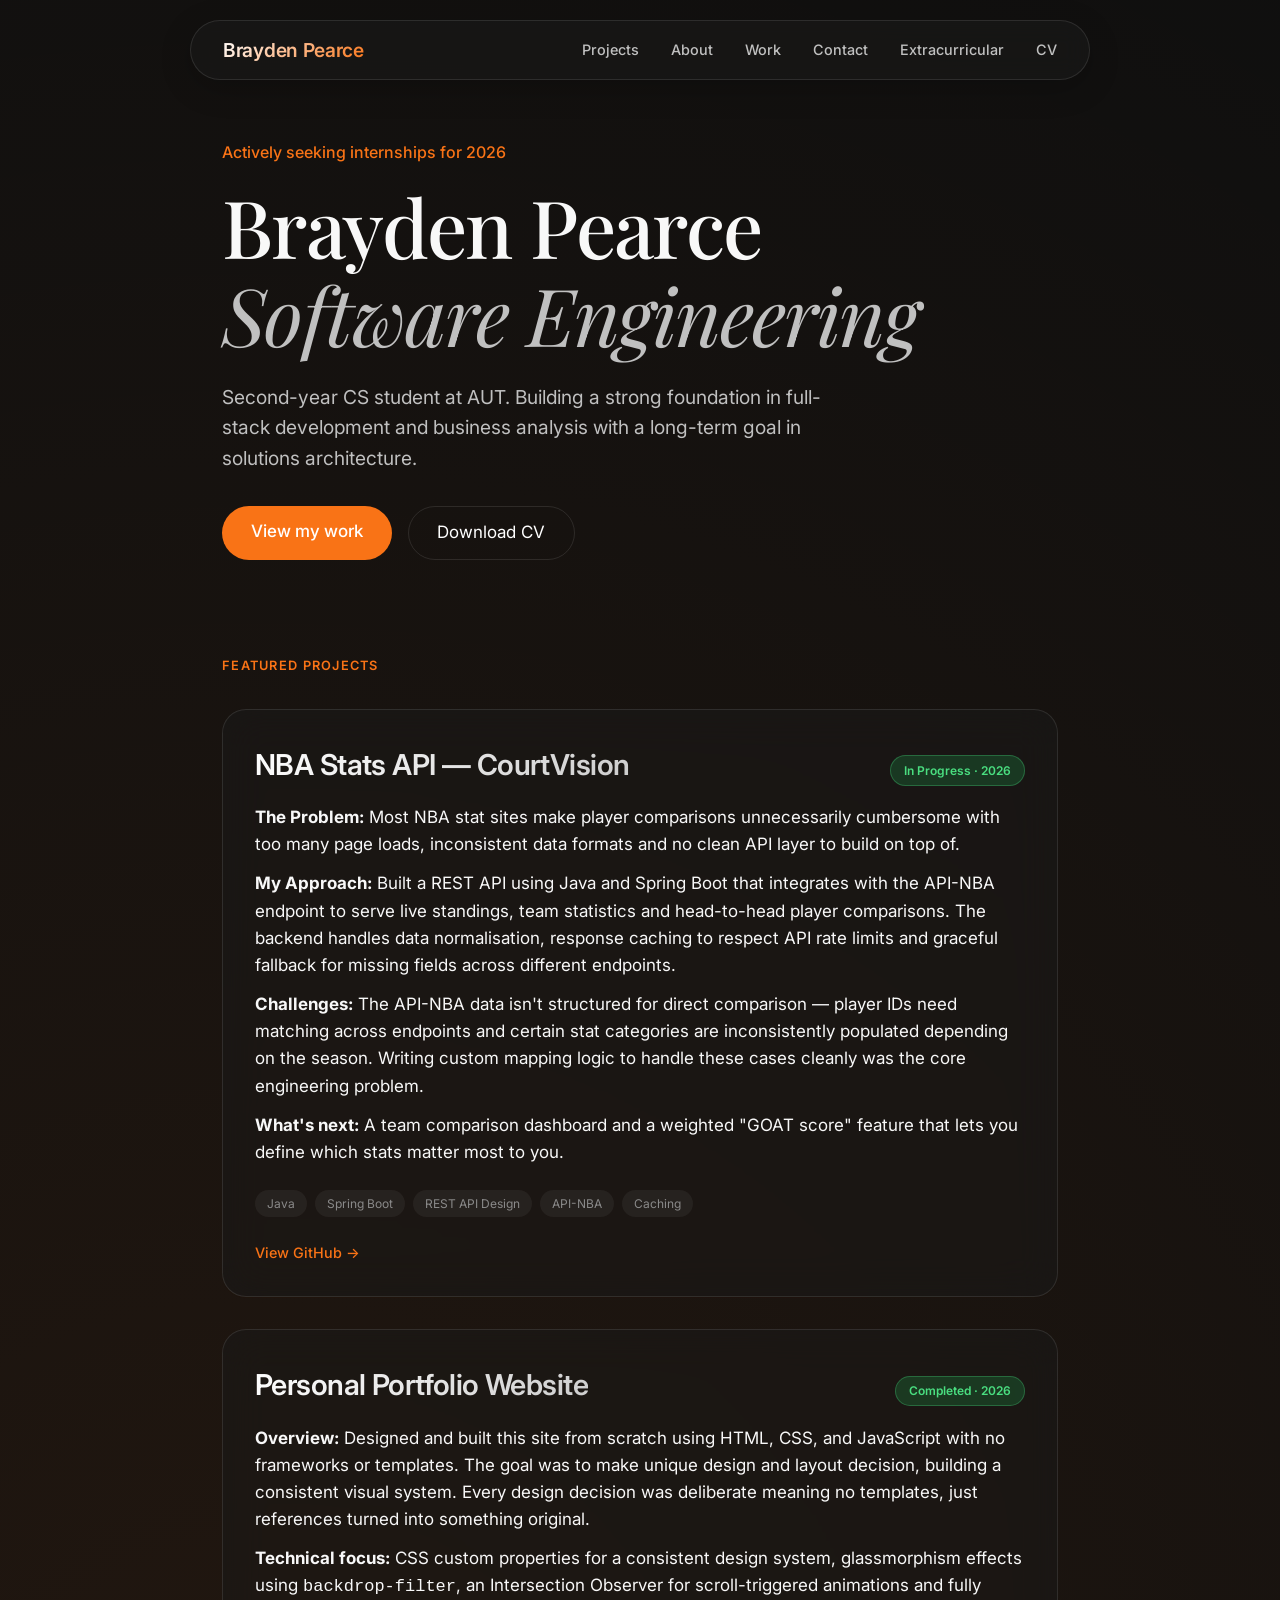
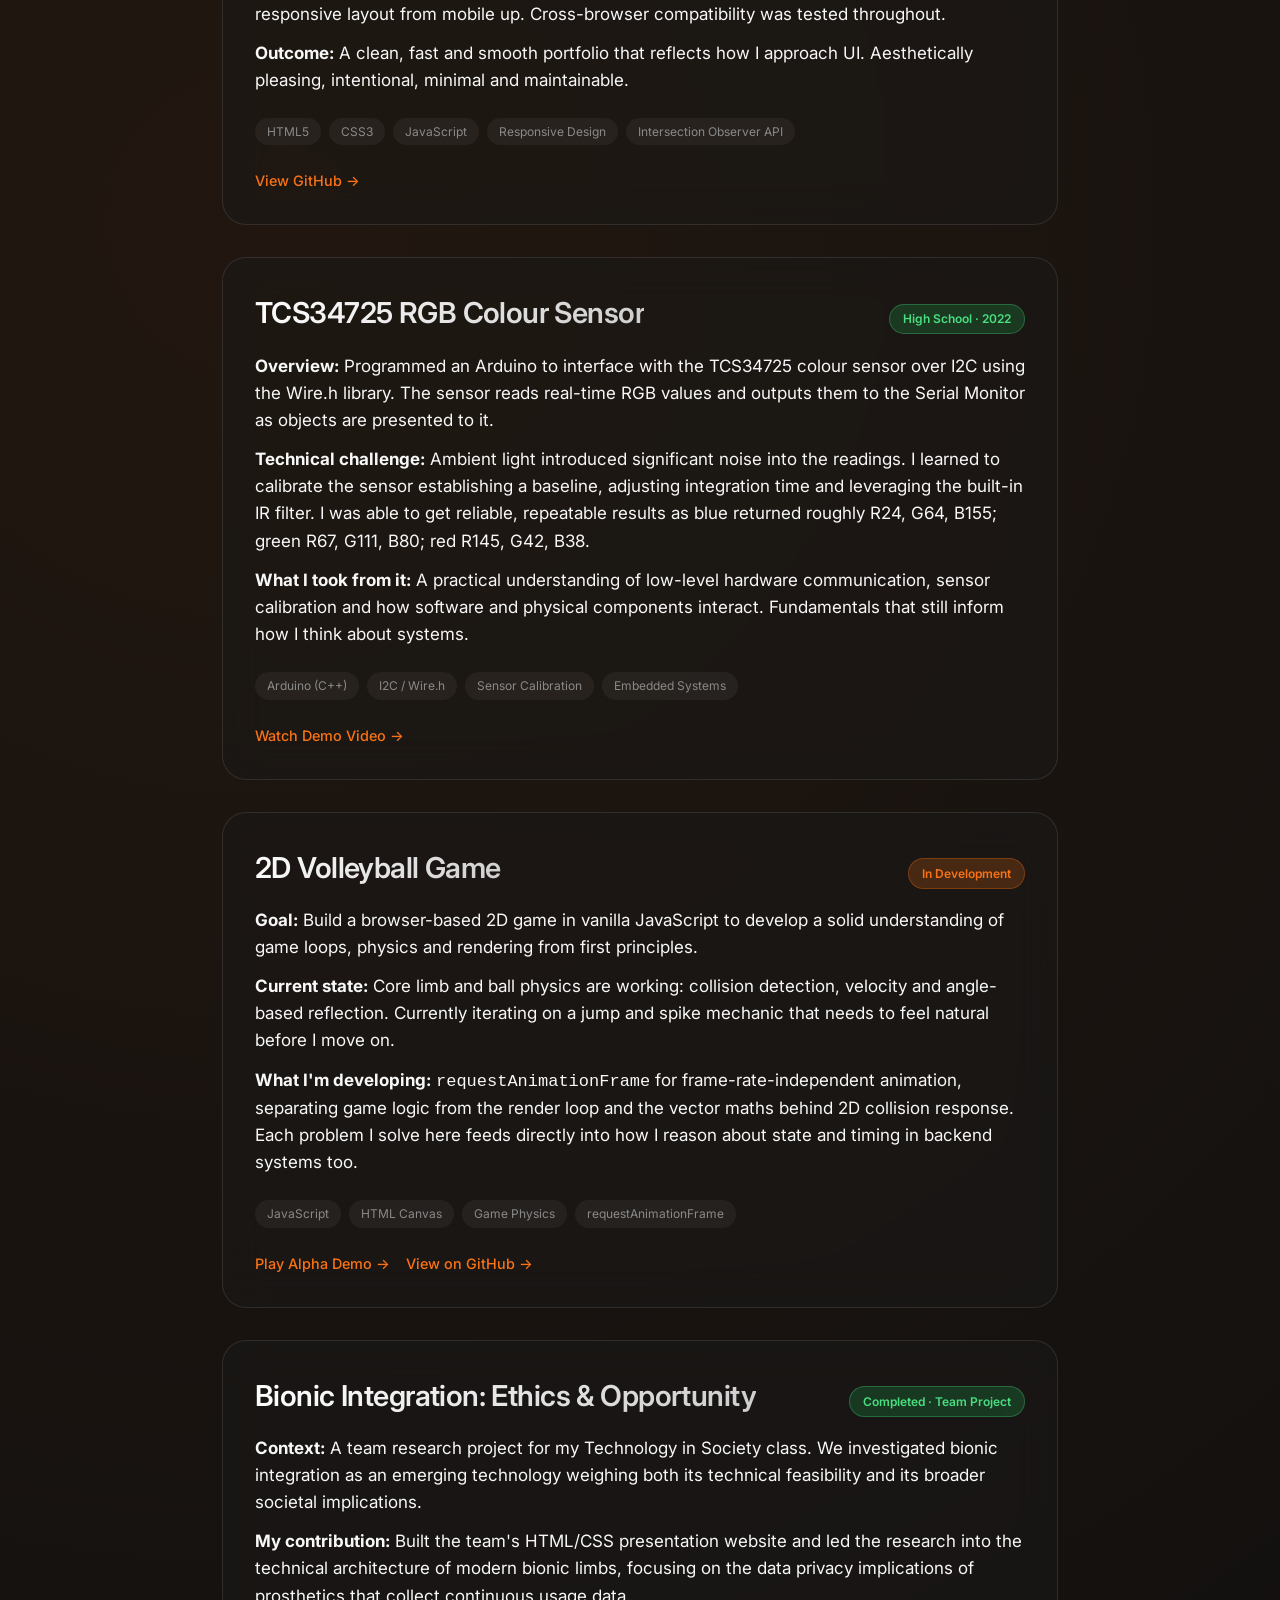
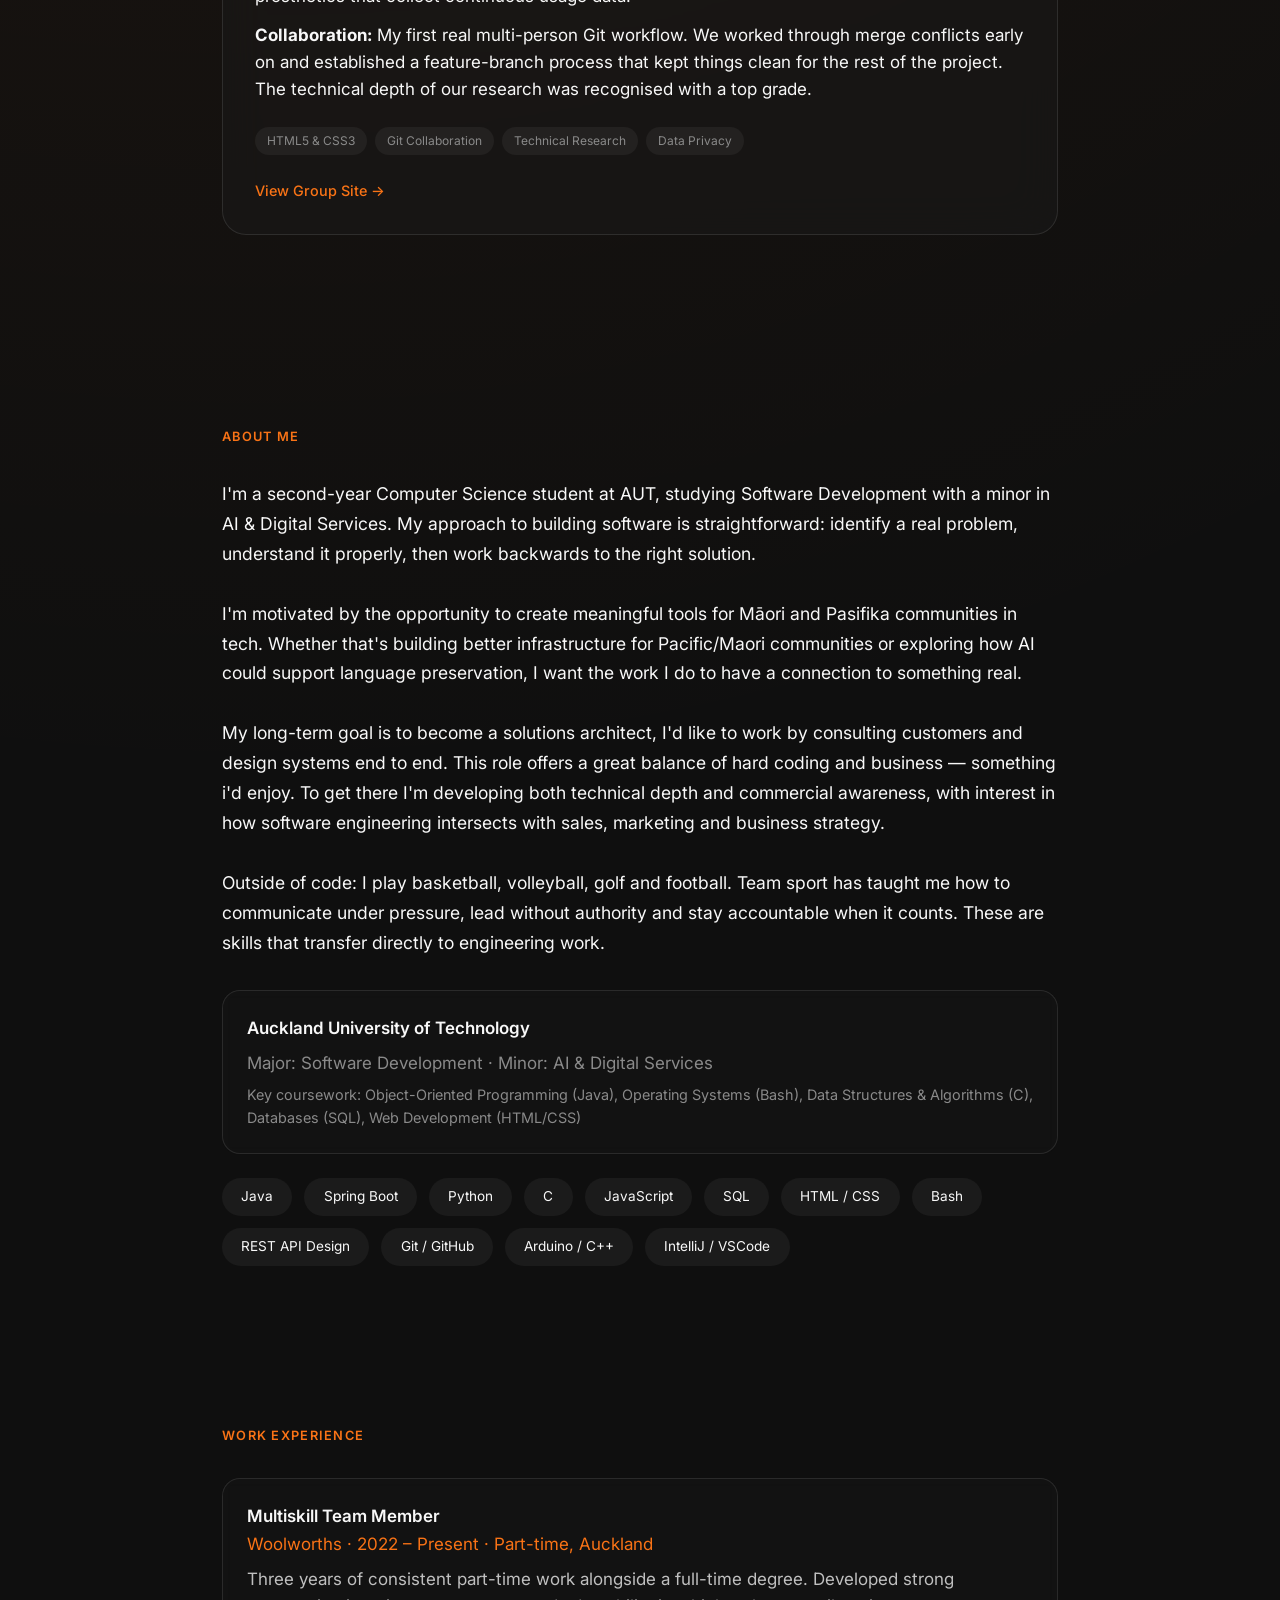
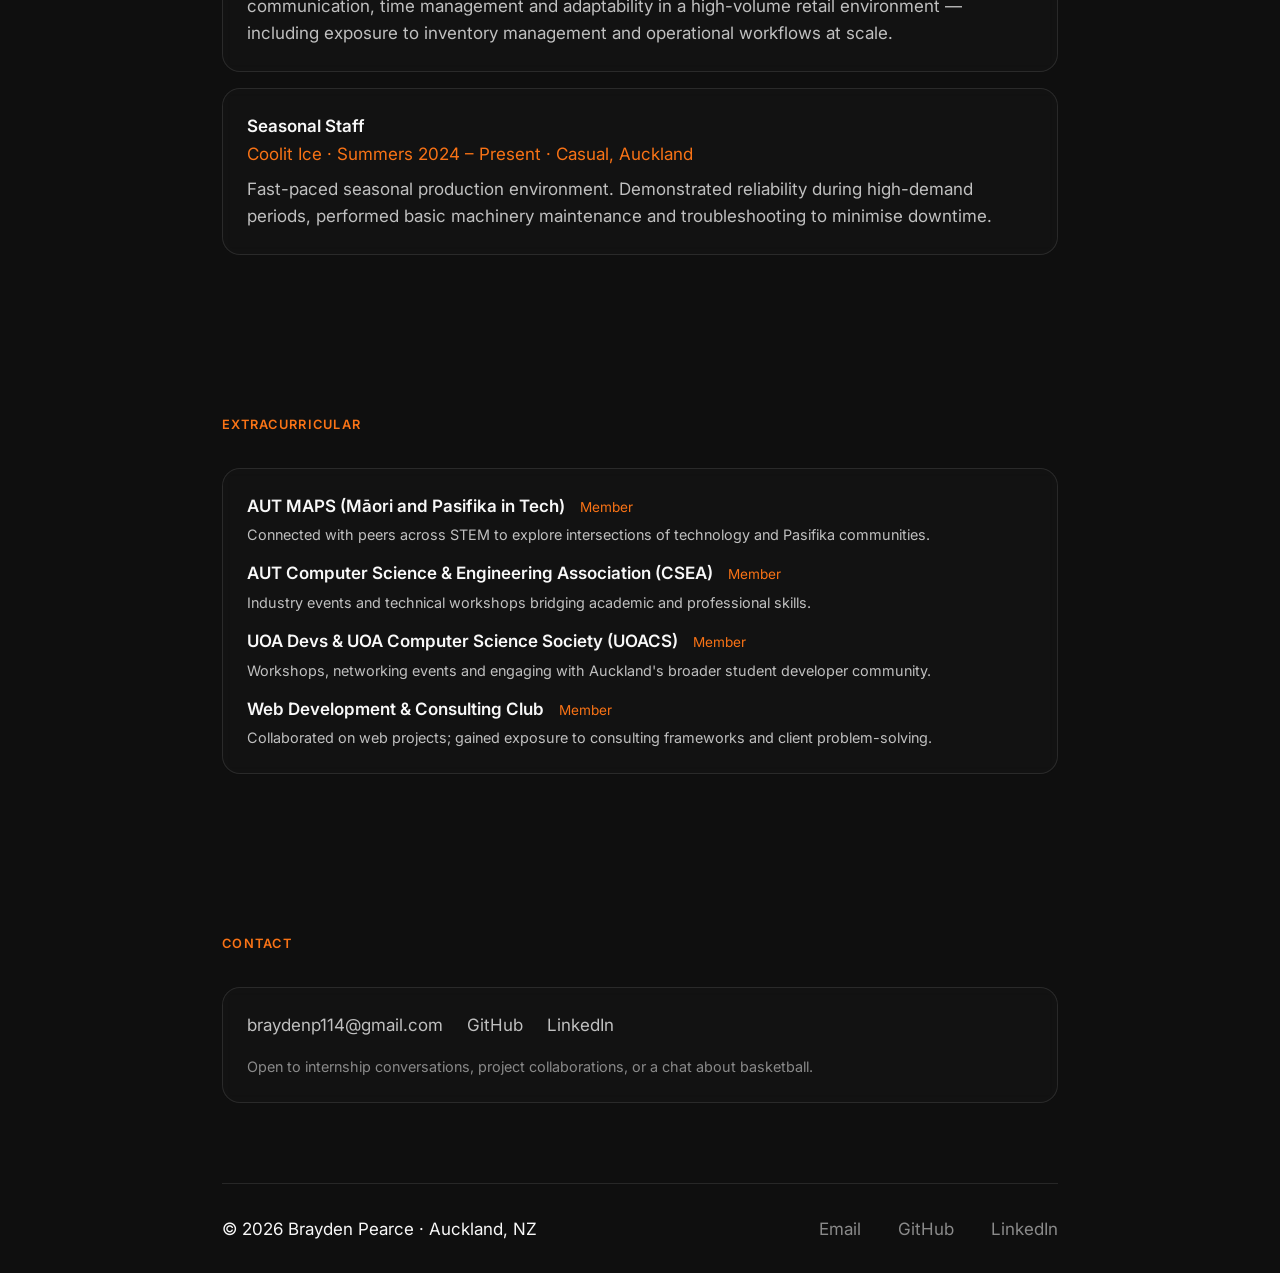
==== index.html @ 1f9b37c7 "Update portfolio content and nav" ====
<!DOCTYPE html>
<html lang="en">
<head>
  <meta charset="UTF-8" />
  <meta name="viewport" content="width=device-width, initial-scale=1.0" />
  <title>Brayden Pearce — Software Engineer</title>
  <meta name="description" content="Second-year CS student at AUT. Building backend systems, hardware projects and exploring game dev." />
  <link rel="preconnect" href="https://fonts.googleapis.com" />
  <link rel="preconnect" href="https://fonts.gstatic.com" crossorigin />
  <link href="https://fonts.googleapis.com/css2?family=Inter:opsz,wght@14..32,300;14..32,400;14..32,500;14..32,600&family=Playfair+Display:ital@0;1&display=swap" rel="stylesheet" />
  <style>
    *, *::before, *::after { box-sizing: border-box; margin: 0; padding: 0; }

    :root {
      --bg-dark: #0f0f0f;
      --bg-glass: rgba(25, 25, 25, 0.65);
      --border-glass: rgba(255, 255, 255, 0.1);
      --text-primary: #f8f8f8;
      --text-secondary: #c0c0c0;
      --text-muted: #8a8a8a;
      --accent: #f97316;
      --accent-glow: rgba(249, 115, 22, 0.4);
      --card-blur: 20px;
      --radius-lg: 24px;
      --radius-md: 18px;
    }

    html { scroll-behavior: smooth; }

    body {
      font-family: 'Inter', system-ui, sans-serif;
      background: var(--bg-dark);
      background-image: radial-gradient(circle at 20% 30%, rgba(249, 115, 22, 0.08) 0%, rgba(0,0,0,0) 50%);
      color: var(--text-primary);
      font-size: 17px;
      line-height: 1.6;
      -webkit-font-smoothing: antialiased;
    }

    /* Navbar - Liquid Glass Effect */
    .navbar {
      position: sticky;
      top: 20px;
      z-index: 100;
      max-width: 900px;
      margin: 0 auto 2rem auto;
      padding: 0.85rem 2rem;
      background: var(--bg-glass);
      backdrop-filter: blur(12px) saturate(180%);
      -webkit-backdrop-filter: blur(12px) saturate(180%);
      border: 1px solid var(--border-glass);
      border-radius: 60px;
      display: flex;
      justify-content: space-between;
      align-items: center;
      box-shadow: 0 8px 32px rgba(0, 0, 0, 0.2);
    }

    .nav-logo {
      font-size: 1.2rem;
      font-weight: 600;
      letter-spacing: -0.3px;
      background: linear-gradient(135deg, #fff, #f97316);
      -webkit-background-clip: text;
      background-clip: text;
      color: transparent;
      text-decoration: none;
    }

    .nav-links {
      display: flex;
      gap: 2rem;
      list-style: none;
    }

    .nav-links a {
      font-size: 0.9rem;
      font-weight: 500;
      color: var(--text-secondary);
      text-decoration: none;
      transition: color 0.2s;
    }

    .nav-links a:hover { color: var(--accent); }

    /* Main Container */
    .container {
      max-width: 900px;
      margin: 0 auto;
      padding: 0 2rem;
    }

    section {
      padding: 5rem 0;
    }

    /* Section Headers */
    .section-label {
      font-size: 0.8rem;
      font-weight: 600;
      letter-spacing: 0.1em;
      text-transform: uppercase;
      color: var(--accent);
      margin-bottom: 2rem;
    }

    /* Hero Section */
    .hero {
      padding: 3rem 0 1rem 0;
      text-align: left;
    }

    .availability {
      font-size: 1rem;
      color: var(--accent);
      margin-bottom: 1rem;
      font-weight: 500;
    }

    .hero h1 {
      font-family: 'Playfair Display', serif;
      font-size: clamp(3rem, 8vw, 5rem);
      font-weight: 500;
      line-height: 1.1;
      letter-spacing: -0.02em;
      margin-bottom: 1.5rem;
    }

    .hero h1 i {
      font-style: italic;
      color: var(--text-secondary);
      font-weight: 400;
    }

    .hero-desc {
      font-size: 1.2rem;
      color: var(--text-secondary);
      line-height: 1.6;
      max-width: 75%;
      margin-bottom: 2rem;
    }

    .btn-row {
      display: flex;
      gap: 1rem;
      flex-wrap: wrap;
    }

    .btn-primary {
      background: var(--accent);
      color: white;
      border: none;
      padding: 0.8rem 1.8rem;
      border-radius: 40px;
      font-weight: 500;
      text-decoration: none;
      transition: all 0.2s ease;
    }

    .btn-primary:hover {
      background: #ea580c;
      transform: scale(1.02);
    }

    .btn-secondary {
      background: transparent;
      color: white;
      border: 1px solid var(--border-glass);
      padding: 0.8rem 1.8rem;
      border-radius: 40px;
      text-decoration: none;
      transition: all 0.2s ease;
    }

    .btn-secondary:hover {
      background: rgba(255,255,255,0.05);
      border-color: var(--accent);
    }

    /* Project Cards - Glassmorphism */
    .project-card {
      background: var(--bg-glass);
      backdrop-filter: blur(var(--card-blur)) saturate(180%);
      -webkit-backdrop-filter: blur(var(--card-blur)) saturate(180%);
      border: 1px solid var(--border-glass);
      border-radius: var(--radius-lg);
      padding: 2rem;
      transition: transform 0.25s ease, border-color 0.2s;
      margin-bottom: 2rem;
    }

    .project-card:hover {
      transform: translateY(-5px);
      border-color: var(--accent);
    }

    .project-header {
      display: flex;
      justify-content: space-between;
      align-items: baseline;
      flex-wrap: wrap;
      margin-bottom: 1rem;
    }

    .project-title {
      font-size: 1.8rem;
      font-weight: 600;
      letter-spacing: -0.02em;
      background: linear-gradient(135deg, #fff, #ccc);
      -webkit-background-clip: text;
      background-clip: text;
      color: transparent;
    }

    .status {
      font-size: 0.75rem;
      font-weight: 600;
      padding: 0.3rem 0.8rem;
      border-radius: 40px;
    }

    .status-active { background: rgba(34, 197, 94, 0.2); color: #4ade80; border: 1px solid rgba(74, 222, 128, 0.3); }
    .status-learning { background: rgba(249, 115, 22, 0.2); color: #f97316; border: 1px solid rgba(249, 115, 22, 0.3); }

    .project-tech {
      display: flex;
      gap: 0.5rem;
      flex-wrap: wrap;
      margin: 1.5rem 0;
    }

    .tech-tag {
      font-size: 0.75rem;
      padding: 0.25rem 0.75rem;
      background: rgba(255,255,255,0.05);
      border-radius: 40px;
      color: var(--text-muted);
    }

    .project-links {
      display: flex;
      gap: 1rem;
      margin-top: 1rem;
    }

    .project-link {
      color: var(--accent);
      text-decoration: none;
      font-weight: 500;
      font-size: 0.9rem;
    }

    /* About & Work Cards */
    .about-card, .work-item {
      background: rgba(20, 20, 20, 0.6);
      backdrop-filter: blur(4px);
      border-radius: var(--radius-md);
      padding: 1.5rem;
      border: 1px solid var(--border-glass);
    }

    .skills-row {
      display: flex;
      gap: 0.75rem;
      flex-wrap: wrap;
    }

    .skill {
      background: rgba(255,255,255,0.05);
      border-radius: 40px;
      padding: 0.5rem 1.2rem;
      font-size: 0.85rem;
      transition: all 0.2s;
    }

    .skill:hover {
      background: var(--accent);
      color: black;
    }

    footer {
      border-top: 1px solid var(--border-glass);
      padding: 2rem 0;
      display: flex;
      justify-content: space-between;
      align-items: center;
      flex-wrap: wrap;
    }

    .footer-links a {
      color: var(--text-muted);
      text-decoration: none;
      margin-left: 2rem;
    }

    /* Fade In Animation */
    .fade-in {
      opacity: 0;
      transform: translateY(20px);
      transition: opacity 0.7s ease, transform 0.7s ease;
    }

    .fade-in.visible {
      opacity: 1;
      transform: translateY(0);
    }

    @media (max-width: 700px) {
      .container { padding: 0 1.2rem; }
      .navbar { margin: 1rem; padding: 0.8rem 1.2rem; }
      .nav-links { gap: 1.2rem; }
      .hero-desc { max-width: 100%; }
      .project-title { font-size: 1.4rem; }
    }
  </style>
</head>
<body>

  <div class="navbar">
    <a href="#" class="nav-logo">Brayden Pearce</a>
    <ul class="nav-links">
      <li><a href="#projects">Projects</a></li>
      <li><a href="#about">About</a></li>
      <li><a href="#work">Work</a></li>
      <li><a href="#contact">Contact</a></li>
      <li><a href="#extracurricular">Extracurricular</a></li>
      <li><a href="brayden_cv.pdf" download>CV</a></li>
    </ul>
  </div>

  <div class="container">

    <section class="hero fade-in">
      <div class="availability">Actively seeking internships for 2026</div>
      <h1>Brayden Pearce<br><i>Software Engineering</i></h1>
      <p class="hero-desc">
        Second-year CS student at AUT. Building a strong foundation in full-stack development and business analysis with a long-term goal in solutions architecture.
      </p>
      <div class="btn-row">
        <a href="#projects" class="btn-primary">View my work</a>
        <a href="brayden_cv.pdf" download class="btn-secondary">Download CV</a>
      </div>
    </section>

    <!-- Projects Section -->
    <section id="projects" class="fade-in">
      <div class="section-label">Featured Projects</div>

      <!-- NBA Stats API / CourtVision -->
      <div class="project-card">
        <div class="project-header">
          <div class="project-title">NBA Stats API — CourtVision</div>
          <div class="status status-active">In Progress · 2026</div>
        </div>
        <p><strong>The Problem:</strong> Most NBA stat sites make player comparisons unnecessarily cumbersome with too many page loads, inconsistent data formats and no clean API layer to build on top of.</p>
        <p style="margin-top:0.75rem"><strong>My Approach:</strong> Built a REST API using Java and Spring Boot that integrates with the API-NBA endpoint to serve live standings, team statistics and head-to-head player comparisons. The backend handles data normalisation, response caching to respect API rate limits and graceful fallback for missing fields across different endpoints.</p>
        <p style="margin-top:0.75rem"><strong>Challenges:</strong> The API-NBA data isn't structured for direct comparison — player IDs need matching across endpoints and certain stat categories are inconsistently populated depending on the season. Writing custom mapping logic to handle these cases cleanly was the core engineering problem.</p>
        <p style="margin-top:0.75rem"><strong>What's next:</strong> A team comparison dashboard and a weighted "GOAT score" feature that lets you define which stats matter most to you.</p>
        <div class="project-tech">
          <span class="tech-tag">Java</span>
          <span class="tech-tag">Spring Boot</span>
          <span class="tech-tag">REST API Design</span>
          <span class="tech-tag">API-NBA</span>
          <span class="tech-tag">Caching</span>
        </div>
        <div class="project-links">
          <a href="https://github.com/braydenp114" class="project-link">View GitHub →</a>
        </div>
      </div>

      <!-- Personal Portfolio Website -->
      <div class="project-card">
        <div class="project-header">
          <div class="project-title">Personal Portfolio Website</div>
          <div class="status status-active">Completed · 2026</div>
        </div>
        <p><strong>Overview:</strong> Designed and built this site from scratch using HTML, CSS, and JavaScript with no frameworks or templates. The goal was to make unique design and layout decision, building a consistent visual system. Every design decision was deliberate meaning no templates, just references turned into something original.</p>
        <p style="margin-top:0.75rem"><strong>Technical focus:</strong> CSS custom properties for a consistent design system, glassmorphism effects using <code>backdrop-filter</code>, an Intersection Observer for scroll-triggered animations and fully responsive layout from mobile up. Cross-browser compatibility was tested throughout.</p>
        <p style="margin-top:0.75rem"><strong>Outcome:</strong> A clean, fast and smooth portfolio that reflects how I approach UI. Aesthetically pleasing, intentional, minimal and maintainable.</p>
        <div class="project-tech">
          <span class="tech-tag">HTML5</span>
          <span class="tech-tag">CSS3</span>
          <span class="tech-tag">JavaScript</span>
          <span class="tech-tag">Responsive Design</span>
          <span class="tech-tag">Intersection Observer API</span>
        </div>
        <div class="project-links">
          <a href="https://github.com/braydenp114" class="project-link">View GitHub →</a>
        </div>
      </div>

      <!-- TCS34725 RGB Colour Sensor -->
      <div class="project-card">
        <div class="project-header">
          <div class="project-title">TCS34725 RGB Colour Sensor</div>
          <div class="status status-active">High School · 2022</div>
        </div>
        <p><strong>Overview:</strong> Programmed an Arduino to interface with the TCS34725 colour sensor over I2C using the Wire.h library. The sensor reads real-time RGB values and outputs them to the Serial Monitor as objects are presented to it.</p>
        <p style="margin-top:0.75rem"><strong>Technical challenge:</strong> Ambient light introduced significant noise into the readings. I learned to calibrate the sensor establishing a baseline, adjusting integration time and leveraging the built-in IR filter. I was able to get reliable, repeatable results as blue returned roughly R24, G64, B155; green R67, G111, B80; red R145, G42, B38.</p>
        <p style="margin-top:0.75rem"><strong>What I took from it:</strong> A practical understanding of low-level hardware communication, sensor calibration and how software and physical components interact. Fundamentals that still inform how I think about systems.</p>
        <div class="project-tech">
          <span class="tech-tag">Arduino (C++)</span>
          <span class="tech-tag">I2C / Wire.h</span>
          <span class="tech-tag">Sensor Calibration</span>
          <span class="tech-tag">Embedded Systems</span>
        </div>
        <div class="project-links">
          <a href="#" class="project-link">Watch Demo Video →</a>
        </div>
      </div>

      <!-- 2D Volleyball Game -->
      <div class="project-card">
        <div class="project-header">
          <div class="project-title">2D Volleyball Game</div>
          <div class="status status-learning">In Development</div>
        </div>
        <p><strong>Goal:</strong> Build a browser-based 2D game in vanilla JavaScript to develop a solid understanding of game loops, physics and rendering from first principles.</p>
        <p style="margin-top:0.75rem"><strong>Current state:</strong> Core limb and ball physics are working: collision detection, velocity and angle-based reflection. Currently iterating on a jump and spike mechanic that needs to feel natural before I move on.</p>
        <p style="margin-top:0.75rem"><strong>What I'm developing:</strong> <code>requestAnimationFrame</code> for frame-rate-independent animation, separating game logic from the render loop and the vector maths behind 2D collision response. Each problem I solve here feeds directly into how I reason about state and timing in backend systems too.</p>
        <div class="project-tech">
          <span class="tech-tag">JavaScript</span>
          <span class="tech-tag">HTML Canvas</span>
          <span class="tech-tag">Game Physics</span>
          <span class="tech-tag">requestAnimationFrame</span>
        </div>
        <div class="project-links">
          <a href="#" class="project-link">Play Alpha Demo →</a>
          <a href="https://github.com/braydenp114" class="project-link">View on GitHub →</a>
        </div>
      </div>

      <!-- Bionic Integration Group Project -->
      <div class="project-card">
        <div class="project-header">
          <div class="project-title">Bionic Integration: Ethics &amp; Opportunity</div>
          <div class="status status-active">Completed · Team Project</div>
        </div>
        <p><strong>Context:</strong> A team research project for my Technology in Society class. We investigated bionic integration as an emerging technology weighing both its technical feasibility and its broader societal implications.</p>
        <p style="margin-top:0.75rem"><strong>My contribution:</strong> Built the team's HTML/CSS presentation website and led the research into the technical architecture of modern bionic limbs, focusing on the data privacy implications of prosthetics that collect continuous usage data.</p>
        <p style="margin-top:0.75rem"><strong>Collaboration:</strong> My first real multi-person Git workflow. We worked through merge conflicts early on and established a feature-branch process that kept things clean for the rest of the project. The technical depth of our research was recognised with a top grade.</p>
        <div class="project-tech">
          <span class="tech-tag">HTML5 &amp; CSS3</span>
          <span class="tech-tag">Git Collaboration</span>
          <span class="tech-tag">Technical Research</span>
          <span class="tech-tag">Data Privacy</span>
        </div>
        <div class="project-links">
          <a href="#" class="project-link">View Group Site →</a>
        </div>
      </div>

    </section>

    <!-- About Section -->
    <section id="about" class="fade-in">
      <div class="section-label">About Me</div>
      <p style="font-size: 1.1rem; line-height: 1.7; margin-bottom: 2rem;">
        I'm a second-year Computer Science student at AUT, studying Software Development with a minor in AI &amp; Digital Services. My approach to building software is straightforward: identify a real problem, understand it properly, then work backwards to the right solution.
        <br><br>
        I'm motivated by the opportunity to create meaningful tools for Māori and Pasifika communities in tech. Whether that's building better infrastructure for Pacific/Maori communities or exploring how AI could support language preservation, I want the work I do to have a connection to something real.
        <br><br>
        My long-term goal is to become a solutions architect, I'd like to work by consulting customers and design systems end to end. This role offers a great balance of hard coding and business — something i'd enjoy. To get there I'm developing both technical depth and commercial awareness, with interest in how software engineering intersects with sales, marketing and business strategy.
        <br><br>
        Outside of code: I play basketball, volleyball, golf and football. Team sport has taught me how to communicate under pressure, lead without authority and stay accountable when it counts. These are skills that transfer directly to engineering work.
      </p>

      <div class="about-card" style="margin-bottom: 1.5rem;">
        <div style="font-weight: 600; margin-bottom: 0.5rem;">Auckland University of Technology</div>
        <div style="color: var(--text-muted);">Major: Software Development · Minor: AI &amp; Digital Services</div>
        <div style="color: var(--text-muted); margin-top: 0.4rem; font-size: 0.9rem;">Key coursework: Object-Oriented Programming (Java), Operating Systems (Bash), Data Structures &amp; Algorithms (C), Databases (SQL), Web Development (HTML/CSS)</div>
      </div>

      <div class="skills-row">
        <span class="skill">Java</span>
        <span class="skill">Spring Boot</span>
        <span class="skill">Python</span>
        <span class="skill">C</span>
        <span class="skill">JavaScript</span>
        <span class="skill">SQL</span>
        <span class="skill">HTML / CSS</span>
        <span class="skill">Bash</span>
        <span class="skill">REST API Design</span>
        <span class="skill">Git / GitHub</span>
        <span class="skill">Arduino / C++</span>
        <span class="skill">IntelliJ / VSCode</span>
      </div>
    </section>

    <!-- Work Experience -->
    <section id="work" class="fade-in">
      <div class="section-label">Work Experience</div>
      <div class="work-item" style="margin-bottom: 1rem;">
        <div>
          <div style="font-weight: 600;">Multiskill Team Member</div>
          <div style="color: var(--accent);">Woolworths · 2022 – Present · Part-time, Auckland</div>
          <p style="margin-top: 0.5rem; color: var(--text-secondary);">Three years of consistent part-time work alongside a full-time degree. Developed strong communication, time management and adaptability in a high-volume retail environment — including exposure to inventory management and operational workflows at scale.</p>
        </div>
      </div>
      <div class="work-item">
        <div>
          <div style="font-weight: 600;">Seasonal Staff</div>
          <div style="color: var(--accent);">Coolit Ice · Summers 2024 – Present · Casual, Auckland</div>
          <p style="margin-top: 0.5rem; color: var(--text-secondary);">Fast-paced seasonal production environment. Demonstrated reliability during high-demand periods, performed basic machinery maintenance and troubleshooting to minimise downtime.</p>
        </div>
      </div>
    </section>

    <!-- Extracurricular -->
    <section id="extracurricular" class="fade-in">
      <div class="section-label">Extracurricular</div>
      <div class="about-card">
        <ul style="list-style: none; display: flex; flex-direction: column; gap: 0.9rem;">
          <li>
            <span style="font-weight: 600; color: var(--text-primary);">AUT MAPS (Māori and Pasifika in Tech)</span>
            <span style="color: var(--accent); font-size: 0.85rem; margin-left: 0.6rem;">Member</span>
            <p style="color: var(--text-secondary); font-size: 0.9rem; margin-top: 0.2rem;">Connected with peers across STEM to explore intersections of technology and Pasifika communities.</p>
          </li>
          <li>
            <span style="font-weight: 600; color: var(--text-primary);">AUT Computer Science &amp; Engineering Association (CSEA)</span>
            <span style="color: var(--accent); font-size: 0.85rem; margin-left: 0.6rem;">Member</span>
            <p style="color: var(--text-secondary); font-size: 0.9rem; margin-top: 0.2rem;">Industry events and technical workshops bridging academic and professional skills.</p>
          </li>
          <li>
            <span style="font-weight: 600; color: var(--text-primary);">UOA Devs &amp; UOA Computer Science Society (UOACS)</span>
            <span style="color: var(--accent); font-size: 0.85rem; margin-left: 0.6rem;">Member</span>
            <p style="color: var(--text-secondary); font-size: 0.9rem; margin-top: 0.2rem;">Workshops, networking events and engaging with Auckland's broader student developer community.</p>
          </li>
          <li>
            <span style="font-weight: 600; color: var(--text-primary);">Web Development &amp; Consulting Club</span>
            <span style="color: var(--accent); font-size: 0.85rem; margin-left: 0.6rem;">Member</span>
            <p style="color: var(--text-secondary); font-size: 0.9rem; margin-top: 0.2rem;">Collaborated on web projects; gained exposure to consulting frameworks and client problem-solving.</p>
          </li>
        </ul>
      </div>
    </section>

    <!-- Contact Section -->
    <section id="contact" class="fade-in">
      <div class="section-label">Contact</div>
      <div class="about-card" style="display: flex; flex-wrap: wrap; justify-content: space-between; align-items: center; gap: 1rem;">
        <div style="display: flex; gap: 1.5rem; flex-wrap: wrap;">
          <a href="mailto:braydenp114@gmail.com" style="color: var(--text-secondary); text-decoration: none;">braydenp114@gmail.com</a>
          <a href="https://github.com/braydenp114" target="_blank" style="color: var(--text-secondary); text-decoration: none;">GitHub</a>
          <a href="https://linkedin.com/in/braydenkahnerupearce" target="_blank" style="color: var(--text-secondary); text-decoration: none;">LinkedIn</a>
        
        </div>
        <div style="color: var(--text-muted); font-size: 0.9rem;">Open to internship conversations, project collaborations, or a chat about basketball.</div>
      </div>
    </section>

    <footer>
      <div>© 2026 Brayden Pearce · Auckland, NZ</div>
      <div class="footer-links">
        <a href="mailto:braydenp114@gmail.com">Email</a>
        <a href="https://github.com/braydenp114">GitHub</a>
        <a href="https://linkedin.com/in/braydenkahnerupearce">LinkedIn</a>
      </div>
    </footer>

  </div>

  <script>
    const observer = new IntersectionObserver((entries) => {
      entries.forEach(entry => {
        if (entry.isIntersecting) {
          entry.target.classList.add('visible');
          observer.unobserve(entry.target);
        }
      });
    }, { threshold: 0.1 });

    document.querySelectorAll('.fade-in').forEach(el => observer.observe(el));
  </script>
</body>
</html>
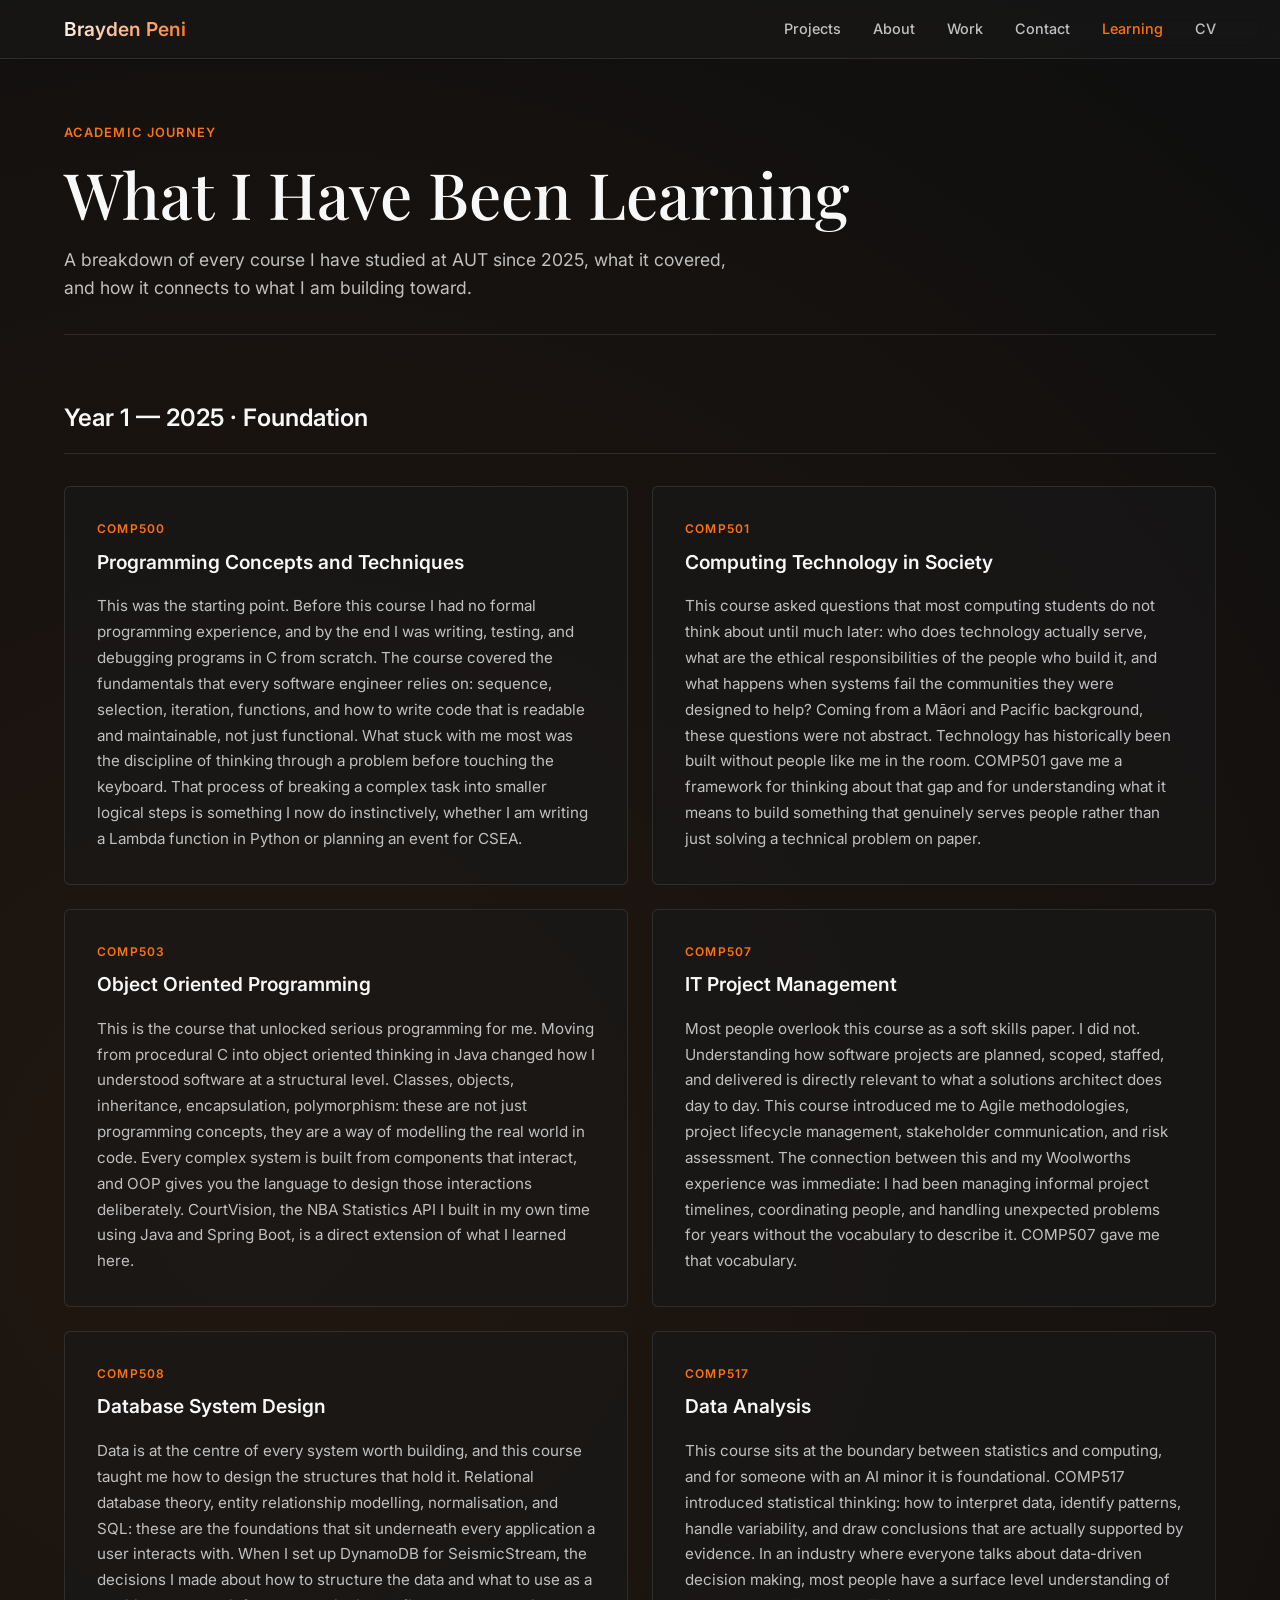
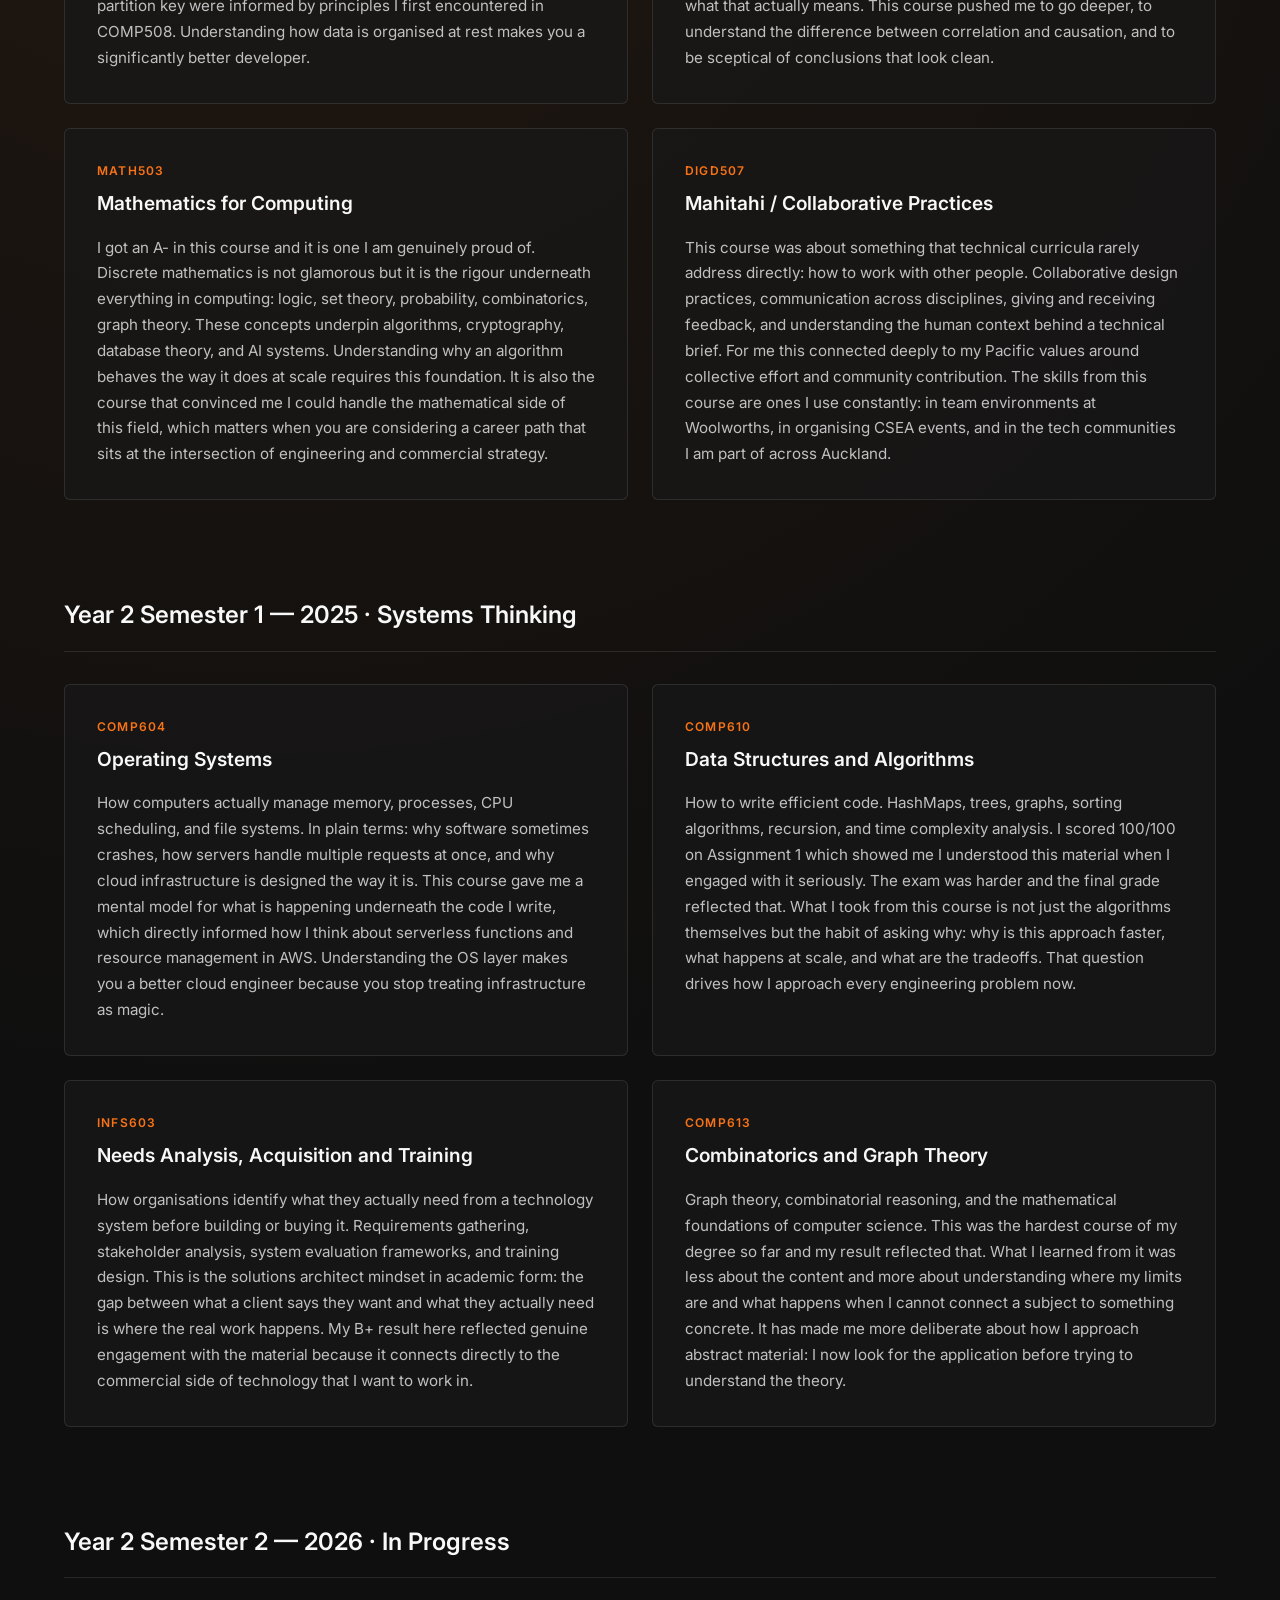
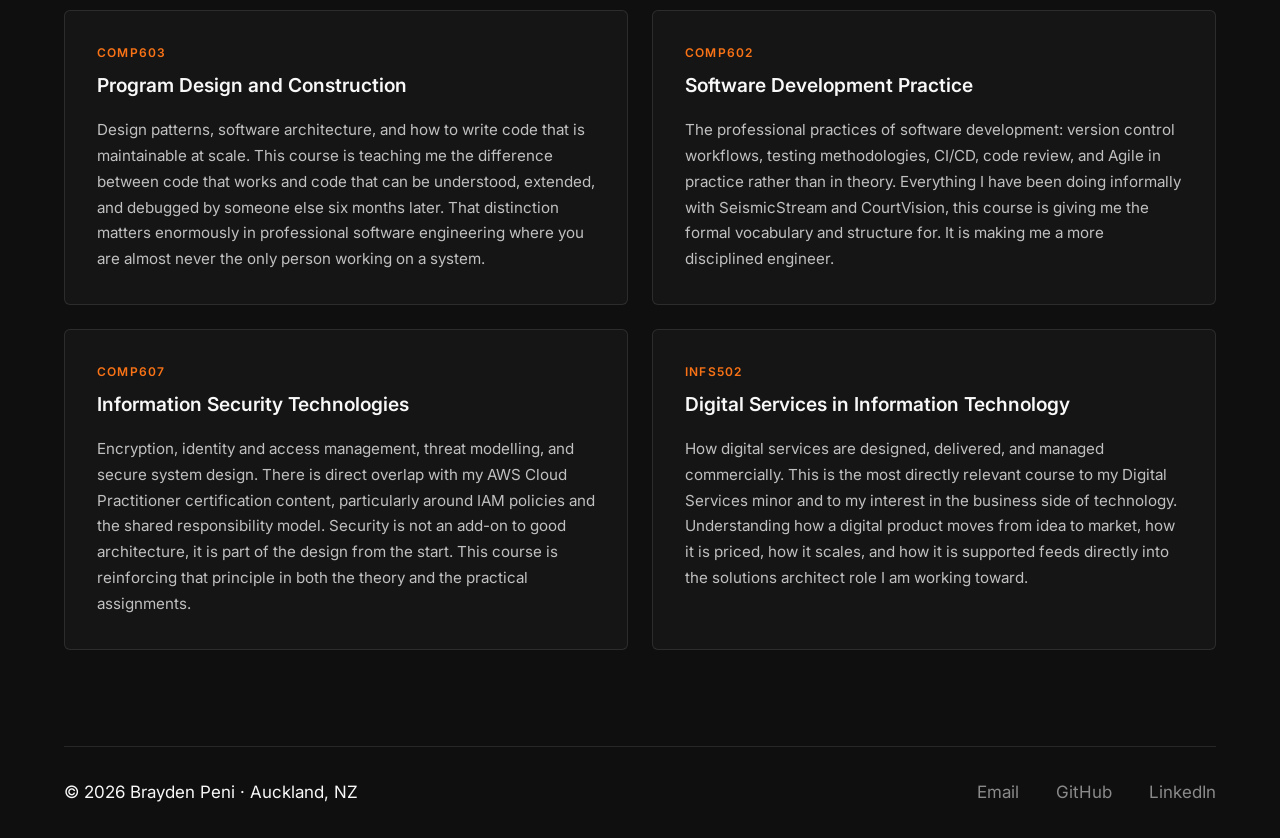
==== commit aa8d08ba: "Revise index.html for title and layout updates" ====
--- a/index.html
+++ b/index.html
@@ -3,8 +3,7 @@
 <head>
   <meta charset="UTF-8" />
   <meta name="viewport" content="width=device-width, initial-scale=1.0" />
-  <title>Brayden Pearce — Software Engineer</title>
-  <meta name="description" content="Second-year CS student at AUT. Building backend systems, hardware projects and exploring game dev." />
+  <title>Learning Journey — Brayden Peni</title>
   <link rel="preconnect" href="https://fonts.googleapis.com" />
   <link rel="preconnect" href="https://fonts.gstatic.com" crossorigin />
   <link href="https://fonts.googleapis.com/css2?family=Inter:opsz,wght@14..32,300;14..32,400;14..32,500;14..32,600&family=Playfair+Display:ital@0;1&display=swap" rel="stylesheet" />
@@ -19,13 +18,7 @@
       --text-secondary: #c0c0c0;
       --text-muted: #8a8a8a;
       --accent: #f97316;
-      --accent-glow: rgba(249, 115, 22, 0.4);
-      --card-blur: 20px;
-      --radius-lg: 24px;
-      --radius-md: 18px;
-    }
-
-    html { scroll-behavior: smooth; }
+    }
 
     body {
       font-family: 'Inter', system-ui, sans-serif;
@@ -37,29 +30,23 @@
       -webkit-font-smoothing: antialiased;
     }
 
-    /* Navbar - Liquid Glass Effect */
     .navbar {
       position: sticky;
-      top: 20px;
+      top: 0;
       z-index: 100;
-      max-width: 900px;
-      margin: 0 auto 2rem auto;
-      padding: 0.85rem 2rem;
+      width: 100%;
+      padding: 0.85rem 4rem;
       background: var(--bg-glass);
       backdrop-filter: blur(12px) saturate(180%);
-      -webkit-backdrop-filter: blur(12px) saturate(180%);
-      border: 1px solid var(--border-glass);
-      border-radius: 60px;
+      border-bottom: 1px solid var(--border-glass);
       display: flex;
       justify-content: space-between;
       align-items: center;
-      box-shadow: 0 8px 32px rgba(0, 0, 0, 0.2);
     }
 
     .nav-logo {
       font-size: 1.2rem;
       font-weight: 600;
-      letter-spacing: -0.3px;
       background: linear-gradient(135deg, #fff, #f97316);
       -webkit-background-clip: text;
       background-clip: text;
@@ -67,215 +54,91 @@
       text-decoration: none;
     }
 
-    .nav-links {
-      display: flex;
-      gap: 2rem;
-      list-style: none;
-    }
-
-    .nav-links a {
-      font-size: 0.9rem;
-      font-weight: 500;
-      color: var(--text-secondary);
-      text-decoration: none;
-      transition: color 0.2s;
-    }
-
+    .nav-links { display: flex; gap: 2rem; list-style: none; }
+    .nav-links a { font-size: 0.9rem; font-weight: 500; color: var(--text-secondary); text-decoration: none; transition: color 0.2s; }
     .nav-links a:hover { color: var(--accent); }
 
-    /* Main Container */
     .container {
-      max-width: 900px;
+      width: 100%;
+      max-width: 1400px;
       margin: 0 auto;
-      padding: 0 2rem;
-    }
-
-    section {
-      padding: 5rem 0;
-    }
-
-    /* Section Headers */
+      padding: 0 4rem;
+    }
+
+    .page-header {
+      padding: 4rem 0 2rem 0;
+      border-bottom: 1px solid var(--border-glass);
+      margin-bottom: 4rem;
+    }
+
     .section-label {
       font-size: 0.8rem;
       font-weight: 600;
       letter-spacing: 0.1em;
       text-transform: uppercase;
       color: var(--accent);
-      margin-bottom: 2rem;
-    }
-
-    /* Hero Section */
-    .hero {
-      padding: 3rem 0 1rem 0;
-      text-align: left;
-    }
-
-    .availability {
-      font-size: 1rem;
-      color: var(--accent);
       margin-bottom: 1rem;
-      font-weight: 500;
-    }
-
-    .hero h1 {
+    }
+
+    .page-header h1 {
       font-family: 'Playfair Display', serif;
-      font-size: clamp(3rem, 8vw, 5rem);
+      font-size: clamp(2.5rem, 6vw, 4rem);
       font-weight: 500;
       line-height: 1.1;
-      letter-spacing: -0.02em;
-      margin-bottom: 1.5rem;
-    }
-
-    .hero h1 i {
-      font-style: italic;
+      margin-bottom: 1rem;
+    }
+
+    .page-header p {
       color: var(--text-secondary);
-      font-weight: 400;
-    }
-
-    .hero-desc {
+      font-size: 1.1rem;
+      max-width: 60%;
+    }
+
+    .course-grid {
+      display: grid;
+      grid-template-columns: repeat(2, 1fr);
+      gap: 1.5rem;
+      margin-bottom: 6rem;
+    }
+
+    .course-card {
+      background: var(--bg-glass);
+      border: 1px solid var(--border-glass);
+      border-radius: 6px;
+      padding: 2rem;
+      transition: border-color 0.2s;
+    }
+
+    .course-card:hover { border-color: var(--accent); }
+
+    .course-code {
+      font-size: 0.75rem;
+      font-weight: 600;
+      letter-spacing: 0.1em;
+      color: var(--accent);
+      margin-bottom: 0.5rem;
+    }
+
+    .course-title {
       font-size: 1.2rem;
+      font-weight: 600;
+      margin-bottom: 1rem;
+      color: var(--text-primary);
+    }
+
+    .course-body {
       color: var(--text-secondary);
-      line-height: 1.6;
-      max-width: 75%;
+      font-size: 0.95rem;
+      line-height: 1.7;
+    }
+
+    .year-label {
+      font-size: 1.5rem;
+      font-weight: 600;
+      color: var(--text-primary);
       margin-bottom: 2rem;
-    }
-
-    .btn-row {
-      display: flex;
-      gap: 1rem;
-      flex-wrap: wrap;
-    }
-
-    .btn-primary {
-      background: var(--accent);
-      color: white;
-      border: none;
-      padding: 0.8rem 1.8rem;
-      border-radius: 40px;
-      font-weight: 500;
-      text-decoration: none;
-      transition: all 0.2s ease;
-    }
-
-    .btn-primary:hover {
-      background: #ea580c;
-      transform: scale(1.02);
-    }
-
-    .btn-secondary {
-      background: transparent;
-      color: white;
-      border: 1px solid var(--border-glass);
-      padding: 0.8rem 1.8rem;
-      border-radius: 40px;
-      text-decoration: none;
-      transition: all 0.2s ease;
-    }
-
-    .btn-secondary:hover {
-      background: rgba(255,255,255,0.05);
-      border-color: var(--accent);
-    }
-
-    /* Project Cards - Glassmorphism */
-    .project-card {
-      background: var(--bg-glass);
-      backdrop-filter: blur(var(--card-blur)) saturate(180%);
-      -webkit-backdrop-filter: blur(var(--card-blur)) saturate(180%);
-      border: 1px solid var(--border-glass);
-      border-radius: var(--radius-lg);
-      padding: 2rem;
-      transition: transform 0.25s ease, border-color 0.2s;
-      margin-bottom: 2rem;
-    }
-
-    .project-card:hover {
-      transform: translateY(-5px);
-      border-color: var(--accent);
-    }
-
-    .project-header {
-      display: flex;
-      justify-content: space-between;
-      align-items: baseline;
-      flex-wrap: wrap;
-      margin-bottom: 1rem;
-    }
-
-    .project-title {
-      font-size: 1.8rem;
-      font-weight: 600;
-      letter-spacing: -0.02em;
-      background: linear-gradient(135deg, #fff, #ccc);
-      -webkit-background-clip: text;
-      background-clip: text;
-      color: transparent;
-    }
-
-    .status {
-      font-size: 0.75rem;
-      font-weight: 600;
-      padding: 0.3rem 0.8rem;
-      border-radius: 40px;
-    }
-
-    .status-active { background: rgba(34, 197, 94, 0.2); color: #4ade80; border: 1px solid rgba(74, 222, 128, 0.3); }
-    .status-learning { background: rgba(249, 115, 22, 0.2); color: #f97316; border: 1px solid rgba(249, 115, 22, 0.3); }
-
-    .project-tech {
-      display: flex;
-      gap: 0.5rem;
-      flex-wrap: wrap;
-      margin: 1.5rem 0;
-    }
-
-    .tech-tag {
-      font-size: 0.75rem;
-      padding: 0.25rem 0.75rem;
-      background: rgba(255,255,255,0.05);
-      border-radius: 40px;
-      color: var(--text-muted);
-    }
-
-    .project-links {
-      display: flex;
-      gap: 1rem;
-      margin-top: 1rem;
-    }
-
-    .project-link {
-      color: var(--accent);
-      text-decoration: none;
-      font-weight: 500;
-      font-size: 0.9rem;
-    }
-
-    /* About & Work Cards */
-    .about-card, .work-item {
-      background: rgba(20, 20, 20, 0.6);
-      backdrop-filter: blur(4px);
-      border-radius: var(--radius-md);
-      padding: 1.5rem;
-      border: 1px solid var(--border-glass);
-    }
-
-    .skills-row {
-      display: flex;
-      gap: 0.75rem;
-      flex-wrap: wrap;
-    }
-
-    .skill {
-      background: rgba(255,255,255,0.05);
-      border-radius: 40px;
-      padding: 0.5rem 1.2rem;
-      font-size: 0.85rem;
-      transition: all 0.2s;
-    }
-
-    .skill:hover {
-      background: var(--accent);
-      color: black;
+      padding-bottom: 1rem;
+      border-bottom: 1px solid var(--border-glass);
     }
 
     footer {
@@ -284,273 +147,159 @@
       display: flex;
       justify-content: space-between;
       align-items: center;
-      flex-wrap: wrap;
-    }
-
-    .footer-links a {
-      color: var(--text-muted);
-      text-decoration: none;
-      margin-left: 2rem;
-    }
-
-    /* Fade In Animation */
-    .fade-in {
-      opacity: 0;
-      transform: translateY(20px);
-      transition: opacity 0.7s ease, transform 0.7s ease;
-    }
-
-    .fade-in.visible {
-      opacity: 1;
-      transform: translateY(0);
-    }
-
-    @media (max-width: 700px) {
-      .container { padding: 0 1.2rem; }
-      .navbar { margin: 1rem; padding: 0.8rem 1.2rem; }
-      .nav-links { gap: 1.2rem; }
-      .hero-desc { max-width: 100%; }
-      .project-title { font-size: 1.4rem; }
+    }
+
+    .footer-links a { color: var(--text-muted); text-decoration: none; margin-left: 2rem; }
+
+    @media (max-width: 900px) {
+      .container { padding: 0 1.5rem; }
+      .navbar { padding: 0.8rem 1.5rem; }
+      .course-grid { grid-template-columns: 1fr; }
+      .page-header p { max-width: 100%; }
     }
   </style>
 </head>
 <body>
 
   <div class="navbar">
-    <a href="#" class="nav-logo">Brayden Pearce</a>
+    <a href="index.html" class="nav-logo">Brayden Peni</a>
     <ul class="nav-links">
-      <li><a href="#projects">Projects</a></li>
-      <li><a href="#about">About</a></li>
-      <li><a href="#work">Work</a></li>
-      <li><a href="#contact">Contact</a></li>
-      <li><a href="#extracurricular">Extracurricular</a></li>
+      <li><a href="index.html#projects">Projects</a></li>
+      <li><a href="index.html#about">About</a></li>
+      <li><a href="index.html#work">Work</a></li>
+      <li><a href="index.html#contact">Contact</a></li>
+      <li><a href="learning.html" style="color: var(--accent);">Learning</a></li>
       <li><a href="brayden_cv.pdf" download>CV</a></li>
     </ul>
   </div>
 
   <div class="container">
 
-    <section class="hero fade-in">
-      <div class="availability">Actively seeking internships for 2026</div>
-      <h1>Brayden Pearce<br><i>Software Engineering</i></h1>
-      <p class="hero-desc">
-        Second-year CS student at AUT. Building a strong foundation in full-stack development and business analysis with a long-term goal in solutions architecture.
-      </p>
-      <div class="btn-row">
-        <a href="#projects" class="btn-primary">View my work</a>
-        <a href="brayden_cv.pdf" download class="btn-secondary">Download CV</a>
+    <div class="page-header">
+      <div class="section-label">Academic Journey</div>
+      <h1>What I Have Been Learning</h1>
+      <p>A breakdown of every course I have studied at AUT since 2025, what it covered, and how it connects to what I am building toward.</p>
+    </div>
+
+    <div style="margin-bottom: 3rem;">
+      <div class="year-label">Year 1 — 2025 · Foundation</div>
+      <div class="course-grid">
+
+        <div class="course-card">
+          <div class="course-code">COMP500</div>
+          <div class="course-title">Programming Concepts and Techniques</div>
+          <div class="course-body">This was the starting point. Before this course I had no formal programming experience, and by the end I was writing, testing, and debugging programs in C from scratch. The course covered the fundamentals that every software engineer relies on: sequence, selection, iteration, functions, and how to write code that is readable and maintainable, not just functional. What stuck with me most was the discipline of thinking through a problem before touching the keyboard. That process of breaking a complex task into smaller logical steps is something I now do instinctively, whether I am writing a Lambda function in Python or planning an event for CSEA.</div>
+        </div>
+
+        <div class="course-card">
+          <div class="course-code">COMP501</div>
+          <div class="course-title">Computing Technology in Society</div>
+          <div class="course-body">This course asked questions that most computing students do not think about until much later: who does technology actually serve, what are the ethical responsibilities of the people who build it, and what happens when systems fail the communities they were designed to help? Coming from a Māori and Pacific background, these questions were not abstract. Technology has historically been built without people like me in the room. COMP501 gave me a framework for thinking about that gap and for understanding what it means to build something that genuinely serves people rather than just solving a technical problem on paper.</div>
+        </div>
+
+        <div class="course-card">
+          <div class="course-code">COMP503</div>
+          <div class="course-title">Object Oriented Programming</div>
+          <div class="course-body">This is the course that unlocked serious programming for me. Moving from procedural C into object oriented thinking in Java changed how I understood software at a structural level. Classes, objects, inheritance, encapsulation, polymorphism: these are not just programming concepts, they are a way of modelling the real world in code. Every complex system is built from components that interact, and OOP gives you the language to design those interactions deliberately. CourtVision, the NBA Statistics API I built in my own time using Java and Spring Boot, is a direct extension of what I learned here.</div>
+        </div>
+
+        <div class="course-card">
+          <div class="course-code">COMP507</div>
+          <div class="course-title">IT Project Management</div>
+          <div class="course-body">Most people overlook this course as a soft skills paper. I did not. Understanding how software projects are planned, scoped, staffed, and delivered is directly relevant to what a solutions architect does day to day. This course introduced me to Agile methodologies, project lifecycle management, stakeholder communication, and risk assessment. The connection between this and my Woolworths experience was immediate: I had been managing informal project timelines, coordinating people, and handling unexpected problems for years without the vocabulary to describe it. COMP507 gave me that vocabulary.</div>
+        </div>
+
+        <div class="course-card">
+          <div class="course-code">COMP508</div>
+          <div class="course-title">Database System Design</div>
+          <div class="course-body">Data is at the centre of every system worth building, and this course taught me how to design the structures that hold it. Relational database theory, entity relationship modelling, normalisation, and SQL: these are the foundations that sit underneath every application a user interacts with. When I set up DynamoDB for SeismicStream, the decisions I made about how to structure the data and what to use as a partition key were informed by principles I first encountered in COMP508. Understanding how data is organised at rest makes you a significantly better developer.</div>
+        </div>
+
+        <div class="course-card">
+          <div class="course-code">COMP517</div>
+          <div class="course-title">Data Analysis</div>
+          <div class="course-body">This course sits at the boundary between statistics and computing, and for someone with an AI minor it is foundational. COMP517 introduced statistical thinking: how to interpret data, identify patterns, handle variability, and draw conclusions that are actually supported by evidence. In an industry where everyone talks about data-driven decision making, most people have a surface level understanding of what that actually means. This course pushed me to go deeper, to understand the difference between correlation and causation, and to be sceptical of conclusions that look clean.</div>
+        </div>
+
+        <div class="course-card">
+          <div class="course-code">MATH503</div>
+          <div class="course-title">Mathematics for Computing</div>
+          <div class="course-body">I got an A- in this course and it is one I am genuinely proud of. Discrete mathematics is not glamorous but it is the rigour underneath everything in computing: logic, set theory, probability, combinatorics, graph theory. These concepts underpin algorithms, cryptography, database theory, and AI systems. Understanding why an algorithm behaves the way it does at scale requires this foundation. It is also the course that convinced me I could handle the mathematical side of this field, which matters when you are considering a career path that sits at the intersection of engineering and commercial strategy.</div>
+        </div>
+
+        <div class="course-card">
+          <div class="course-code">DIGD507</div>
+          <div class="course-title">Mahitahi / Collaborative Practices</div>
+          <div class="course-body">This course was about something that technical curricula rarely address directly: how to work with other people. Collaborative design practices, communication across disciplines, giving and receiving feedback, and understanding the human context behind a technical brief. For me this connected deeply to my Pacific values around collective effort and community contribution. The skills from this course are ones I use constantly: in team environments at Woolworths, in organising CSEA events, and in the tech communities I am part of across Auckland.</div>
+        </div>
+
       </div>
-    </section>
-
-    <!-- Projects Section -->
-    <section id="projects" class="fade-in">
-      <div class="section-label">Featured Projects</div>
-
-      <!-- NBA Stats API / CourtVision -->
-      <div class="project-card">
-        <div class="project-header">
-          <div class="project-title">NBA Stats API — CourtVision</div>
-          <div class="status status-active">In Progress · 2026</div>
-        </div>
-        <p><strong>The Problem:</strong> Most NBA stat sites make player comparisons unnecessarily cumbersome with too many page loads, inconsistent data formats and no clean API layer to build on top of.</p>
-        <p style="margin-top:0.75rem"><strong>My Approach:</strong> Built a REST API using Java and Spring Boot that integrates with the API-NBA endpoint to serve live standings, team statistics and head-to-head player comparisons. The backend handles data normalisation, response caching to respect API rate limits and graceful fallback for missing fields across different endpoints.</p>
-        <p style="margin-top:0.75rem"><strong>Challenges:</strong> The API-NBA data isn't structured for direct comparison — player IDs need matching across endpoints and certain stat categories are inconsistently populated depending on the season. Writing custom mapping logic to handle these cases cleanly was the core engineering problem.</p>
-        <p style="margin-top:0.75rem"><strong>What's next:</strong> A team comparison dashboard and a weighted "GOAT score" feature that lets you define which stats matter most to you.</p>
-        <div class="project-tech">
-          <span class="tech-tag">Java</span>
-          <span class="tech-tag">Spring Boot</span>
-          <span class="tech-tag">REST API Design</span>
-          <span class="tech-tag">API-NBA</span>
-          <span class="tech-tag">Caching</span>
-        </div>
-        <div class="project-links">
-          <a href="https://github.com/braydenp114" class="project-link">View GitHub →</a>
-        </div>
+    </div>
+
+    <div style="margin-bottom: 3rem;">
+      <div class="year-label">Year 2 Semester 1 — 2025 · Systems Thinking</div>
+      <div class="course-grid">
+
+        <div class="course-card">
+          <div class="course-code">COMP604</div>
+          <div class="course-title">Operating Systems</div>
+          <div class="course-body">How computers actually manage memory, processes, CPU scheduling, and file systems. In plain terms: why software sometimes crashes, how servers handle multiple requests at once, and why cloud infrastructure is designed the way it is. This course gave me a mental model for what is happening underneath the code I write, which directly informed how I think about serverless functions and resource management in AWS. Understanding the OS layer makes you a better cloud engineer because you stop treating infrastructure as magic.</div>
+        </div>
+
+        <div class="course-card">
+          <div class="course-code">COMP610</div>
+          <div class="course-title">Data Structures and Algorithms</div>
+          <div class="course-body">How to write efficient code. HashMaps, trees, graphs, sorting algorithms, recursion, and time complexity analysis. I scored 100/100 on Assignment 1 which showed me I understood this material when I engaged with it seriously. The exam was harder and the final grade reflected that. What I took from this course is not just the algorithms themselves but the habit of asking why: why is this approach faster, what happens at scale, and what are the tradeoffs. That question drives how I approach every engineering problem now.</div>
+        </div>
+
+        <div class="course-card">
+          <div class="course-code">INFS603</div>
+          <div class="course-title">Needs Analysis, Acquisition and Training</div>
+          <div class="course-body">How organisations identify what they actually need from a technology system before building or buying it. Requirements gathering, stakeholder analysis, system evaluation frameworks, and training design. This is the solutions architect mindset in academic form: the gap between what a client says they want and what they actually need is where the real work happens. My B+ result here reflected genuine engagement with the material because it connects directly to the commercial side of technology that I want to work in.</div>
+        </div>
+
+        <div class="course-card">
+          <div class="course-code">COMP613</div>
+          <div class="course-title">Combinatorics and Graph Theory</div>
+          <div class="course-body">Graph theory, combinatorial reasoning, and the mathematical foundations of computer science. This was the hardest course of my degree so far and my result reflected that. What I learned from it was less about the content and more about understanding where my limits are and what happens when I cannot connect a subject to something concrete. It has made me more deliberate about how I approach abstract material: I now look for the application before trying to understand the theory.</div>
+        </div>
+
       </div>
-
-      <!-- Personal Portfolio Website -->
-      <div class="project-card">
-        <div class="project-header">
-          <div class="project-title">Personal Portfolio Website</div>
-          <div class="status status-active">Completed · 2026</div>
-        </div>
-        <p><strong>Overview:</strong> Designed and built this site from scratch using HTML, CSS, and JavaScript with no frameworks or templates. The goal was to make unique design and layout decision, building a consistent visual system. Every design decision was deliberate meaning no templates, just references turned into something original.</p>
-        <p style="margin-top:0.75rem"><strong>Technical focus:</strong> CSS custom properties for a consistent design system, glassmorphism effects using <code>backdrop-filter</code>, an Intersection Observer for scroll-triggered animations and fully responsive layout from mobile up. Cross-browser compatibility was tested throughout.</p>
-        <p style="margin-top:0.75rem"><strong>Outcome:</strong> A clean, fast and smooth portfolio that reflects how I approach UI. Aesthetically pleasing, intentional, minimal and maintainable.</p>
-        <div class="project-tech">
-          <span class="tech-tag">HTML5</span>
-          <span class="tech-tag">CSS3</span>
-          <span class="tech-tag">JavaScript</span>
-          <span class="tech-tag">Responsive Design</span>
-          <span class="tech-tag">Intersection Observer API</span>
-        </div>
-        <div class="project-links">
-          <a href="https://github.com/braydenp114" class="project-link">View GitHub →</a>
-        </div>
+    </div>
+
+    <div style="margin-bottom: 6rem;">
+      <div class="year-label">Year 2 Semester 2 — 2026 · In Progress</div>
+      <div class="course-grid">
+
+        <div class="course-card">
+          <div class="course-code">COMP603</div>
+          <div class="course-title">Program Design and Construction</div>
+          <div class="course-body">Design patterns, software architecture, and how to write code that is maintainable at scale. This course is teaching me the difference between code that works and code that can be understood, extended, and debugged by someone else six months later. That distinction matters enormously in professional software engineering where you are almost never the only person working on a system.</div>
+        </div>
+
+        <div class="course-card">
+          <div class="course-code">COMP602</div>
+          <div class="course-title">Software Development Practice</div>
+          <div class="course-body">The professional practices of software development: version control workflows, testing methodologies, CI/CD, code review, and Agile in practice rather than in theory. Everything I have been doing informally with SeismicStream and CourtVision, this course is giving me the formal vocabulary and structure for. It is making me a more disciplined engineer.</div>
+        </div>
+
+        <div class="course-card">
+          <div class="course-code">COMP607</div>
+          <div class="course-title">Information Security Technologies</div>
+          <div class="course-body">Encryption, identity and access management, threat modelling, and secure system design. There is direct overlap with my AWS Cloud Practitioner certification content, particularly around IAM policies and the shared responsibility model. Security is not an add-on to good architecture, it is part of the design from the start. This course is reinforcing that principle in both the theory and the practical assignments.</div>
+        </div>
+
+        <div class="course-card">
+          <div class="course-code">INFS502</div>
+          <div class="course-title">Digital Services in Information Technology</div>
+          <div class="course-body">How digital services are designed, delivered, and managed commercially. This is the most directly relevant course to my Digital Services minor and to my interest in the business side of technology. Understanding how a digital product moves from idea to market, how it is priced, how it scales, and how it is supported feeds directly into the solutions architect role I am working toward.</div>
+        </div>
+
       </div>
-
-      <!-- TCS34725 RGB Colour Sensor -->
-      <div class="project-card">
-        <div class="project-header">
-          <div class="project-title">TCS34725 RGB Colour Sensor</div>
-          <div class="status status-active">High School · 2022</div>
-        </div>
-        <p><strong>Overview:</strong> Programmed an Arduino to interface with the TCS34725 colour sensor over I2C using the Wire.h library. The sensor reads real-time RGB values and outputs them to the Serial Monitor as objects are presented to it.</p>
-        <p style="margin-top:0.75rem"><strong>Technical challenge:</strong> Ambient light introduced significant noise into the readings. I learned to calibrate the sensor establishing a baseline, adjusting integration time and leveraging the built-in IR filter. I was able to get reliable, repeatable results as blue returned roughly R24, G64, B155; green R67, G111, B80; red R145, G42, B38.</p>
-        <p style="margin-top:0.75rem"><strong>What I took from it:</strong> A practical understanding of low-level hardware communication, sensor calibration and how software and physical components interact. Fundamentals that still inform how I think about systems.</p>
-        <div class="project-tech">
-          <span class="tech-tag">Arduino (C++)</span>
-          <span class="tech-tag">I2C / Wire.h</span>
-          <span class="tech-tag">Sensor Calibration</span>
-          <span class="tech-tag">Embedded Systems</span>
-        </div>
-        <div class="project-links">
-          <a href="#" class="project-link">Watch Demo Video →</a>
-        </div>
-      </div>
-
-      <!-- 2D Volleyball Game -->
-      <div class="project-card">
-        <div class="project-header">
-          <div class="project-title">2D Volleyball Game</div>
-          <div class="status status-learning">In Development</div>
-        </div>
-        <p><strong>Goal:</strong> Build a browser-based 2D game in vanilla JavaScript to develop a solid understanding of game loops, physics and rendering from first principles.</p>
-        <p style="margin-top:0.75rem"><strong>Current state:</strong> Core limb and ball physics are working: collision detection, velocity and angle-based reflection. Currently iterating on a jump and spike mechanic that needs to feel natural before I move on.</p>
-        <p style="margin-top:0.75rem"><strong>What I'm developing:</strong> <code>requestAnimationFrame</code> for frame-rate-independent animation, separating game logic from the render loop and the vector maths behind 2D collision response. Each problem I solve here feeds directly into how I reason about state and timing in backend systems too.</p>
-        <div class="project-tech">
-          <span class="tech-tag">JavaScript</span>
-          <span class="tech-tag">HTML Canvas</span>
-          <span class="tech-tag">Game Physics</span>
-          <span class="tech-tag">requestAnimationFrame</span>
-        </div>
-        <div class="project-links">
-          <a href="#" class="project-link">Play Alpha Demo →</a>
-          <a href="https://github.com/braydenp114" class="project-link">View on GitHub →</a>
-        </div>
-      </div>
-
-      <!-- Bionic Integration Group Project -->
-      <div class="project-card">
-        <div class="project-header">
-          <div class="project-title">Bionic Integration: Ethics &amp; Opportunity</div>
-          <div class="status status-active">Completed · Team Project</div>
-        </div>
-        <p><strong>Context:</strong> A team research project for my Technology in Society class. We investigated bionic integration as an emerging technology weighing both its technical feasibility and its broader societal implications.</p>
-        <p style="margin-top:0.75rem"><strong>My contribution:</strong> Built the team's HTML/CSS presentation website and led the research into the technical architecture of modern bionic limbs, focusing on the data privacy implications of prosthetics that collect continuous usage data.</p>
-        <p style="margin-top:0.75rem"><strong>Collaboration:</strong> My first real multi-person Git workflow. We worked through merge conflicts early on and established a feature-branch process that kept things clean for the rest of the project. The technical depth of our research was recognised with a top grade.</p>
-        <div class="project-tech">
-          <span class="tech-tag">HTML5 &amp; CSS3</span>
-          <span class="tech-tag">Git Collaboration</span>
-          <span class="tech-tag">Technical Research</span>
-          <span class="tech-tag">Data Privacy</span>
-        </div>
-        <div class="project-links">
-          <a href="#" class="project-link">View Group Site →</a>
-        </div>
-      </div>
-
-    </section>
-
-    <!-- About Section -->
-    <section id="about" class="fade-in">
-      <div class="section-label">About Me</div>
-      <p style="font-size: 1.1rem; line-height: 1.7; margin-bottom: 2rem;">
-        I'm a second-year Computer Science student at AUT, studying Software Development with a minor in AI &amp; Digital Services. My approach to building software is straightforward: identify a real problem, understand it properly, then work backwards to the right solution.
-        <br><br>
-        I'm motivated by the opportunity to create meaningful tools for Māori and Pasifika communities in tech. Whether that's building better infrastructure for Pacific/Maori communities or exploring how AI could support language preservation, I want the work I do to have a connection to something real.
-        <br><br>
-        My long-term goal is to become a solutions architect, I'd like to work by consulting customers and design systems end to end. This role offers a great balance of hard coding and business — something i'd enjoy. To get there I'm developing both technical depth and commercial awareness, with interest in how software engineering intersects with sales, marketing and business strategy.
-        <br><br>
-        Outside of code: I play basketball, volleyball, golf and football. Team sport has taught me how to communicate under pressure, lead without authority and stay accountable when it counts. These are skills that transfer directly to engineering work.
-      </p>
-
-      <div class="about-card" style="margin-bottom: 1.5rem;">
-        <div style="font-weight: 600; margin-bottom: 0.5rem;">Auckland University of Technology</div>
-        <div style="color: var(--text-muted);">Major: Software Development · Minor: AI &amp; Digital Services</div>
-        <div style="color: var(--text-muted); margin-top: 0.4rem; font-size: 0.9rem;">Key coursework: Object-Oriented Programming (Java), Operating Systems (Bash), Data Structures &amp; Algorithms (C), Databases (SQL), Web Development (HTML/CSS)</div>
-      </div>
-
-      <div class="skills-row">
-        <span class="skill">Java</span>
-        <span class="skill">Spring Boot</span>
-        <span class="skill">Python</span>
-        <span class="skill">C</span>
-        <span class="skill">JavaScript</span>
-        <span class="skill">SQL</span>
-        <span class="skill">HTML / CSS</span>
-        <span class="skill">Bash</span>
-        <span class="skill">REST API Design</span>
-        <span class="skill">Git / GitHub</span>
-        <span class="skill">Arduino / C++</span>
-        <span class="skill">IntelliJ / VSCode</span>
-      </div>
-    </section>
-
-    <!-- Work Experience -->
-    <section id="work" class="fade-in">
-      <div class="section-label">Work Experience</div>
-      <div class="work-item" style="margin-bottom: 1rem;">
-        <div>
-          <div style="font-weight: 600;">Multiskill Team Member</div>
-          <div style="color: var(--accent);">Woolworths · 2022 – Present · Part-time, Auckland</div>
-          <p style="margin-top: 0.5rem; color: var(--text-secondary);">Three years of consistent part-time work alongside a full-time degree. Developed strong communication, time management and adaptability in a high-volume retail environment — including exposure to inventory management and operational workflows at scale.</p>
-        </div>
-      </div>
-      <div class="work-item">
-        <div>
-          <div style="font-weight: 600;">Seasonal Staff</div>
-          <div style="color: var(--accent);">Coolit Ice · Summers 2024 – Present · Casual, Auckland</div>
-          <p style="margin-top: 0.5rem; color: var(--text-secondary);">Fast-paced seasonal production environment. Demonstrated reliability during high-demand periods, performed basic machinery maintenance and troubleshooting to minimise downtime.</p>
-        </div>
-      </div>
-    </section>
-
-    <!-- Extracurricular -->
-    <section id="extracurricular" class="fade-in">
-      <div class="section-label">Extracurricular</div>
-      <div class="about-card">
-        <ul style="list-style: none; display: flex; flex-direction: column; gap: 0.9rem;">
-          <li>
-            <span style="font-weight: 600; color: var(--text-primary);">AUT MAPS (Māori and Pasifika in Tech)</span>
-            <span style="color: var(--accent); font-size: 0.85rem; margin-left: 0.6rem;">Member</span>
-            <p style="color: var(--text-secondary); font-size: 0.9rem; margin-top: 0.2rem;">Connected with peers across STEM to explore intersections of technology and Pasifika communities.</p>
-          </li>
-          <li>
-            <span style="font-weight: 600; color: var(--text-primary);">AUT Computer Science &amp; Engineering Association (CSEA)</span>
-            <span style="color: var(--accent); font-size: 0.85rem; margin-left: 0.6rem;">Member</span>
-            <p style="color: var(--text-secondary); font-size: 0.9rem; margin-top: 0.2rem;">Industry events and technical workshops bridging academic and professional skills.</p>
-          </li>
-          <li>
-            <span style="font-weight: 600; color: var(--text-primary);">UOA Devs &amp; UOA Computer Science Society (UOACS)</span>
-            <span style="color: var(--accent); font-size: 0.85rem; margin-left: 0.6rem;">Member</span>
-            <p style="color: var(--text-secondary); font-size: 0.9rem; margin-top: 0.2rem;">Workshops, networking events and engaging with Auckland's broader student developer community.</p>
-          </li>
-          <li>
-            <span style="font-weight: 600; color: var(--text-primary);">Web Development &amp; Consulting Club</span>
-            <span style="color: var(--accent); font-size: 0.85rem; margin-left: 0.6rem;">Member</span>
-            <p style="color: var(--text-secondary); font-size: 0.9rem; margin-top: 0.2rem;">Collaborated on web projects; gained exposure to consulting frameworks and client problem-solving.</p>
-          </li>
-        </ul>
-      </div>
-    </section>
-
-    <!-- Contact Section -->
-    <section id="contact" class="fade-in">
-      <div class="section-label">Contact</div>
-      <div class="about-card" style="display: flex; flex-wrap: wrap; justify-content: space-between; align-items: center; gap: 1rem;">
-        <div style="display: flex; gap: 1.5rem; flex-wrap: wrap;">
-          <a href="mailto:braydenp114@gmail.com" style="color: var(--text-secondary); text-decoration: none;">braydenp114@gmail.com</a>
-          <a href="https://github.com/braydenp114" target="_blank" style="color: var(--text-secondary); text-decoration: none;">GitHub</a>
-          <a href="https://linkedin.com/in/braydenkahnerupearce" target="_blank" style="color: var(--text-secondary); text-decoration: none;">LinkedIn</a>
-        
-        </div>
-        <div style="color: var(--text-muted); font-size: 0.9rem;">Open to internship conversations, project collaborations, or a chat about basketball.</div>
-      </div>
-    </section>
+    </div>
 
     <footer>
-      <div>© 2026 Brayden Pearce · Auckland, NZ</div>
+      <div>© 2026 Brayden Peni · Auckland, NZ</div>
       <div class="footer-links">
         <a href="mailto:braydenp114@gmail.com">Email</a>
         <a href="https://github.com/braydenp114">GitHub</a>
@@ -560,17 +309,5 @@
 
   </div>
 
-  <script>
-    const observer = new IntersectionObserver((entries) => {
-      entries.forEach(entry => {
-        if (entry.isIntersecting) {
-          entry.target.classList.add('visible');
-          observer.unobserve(entry.target);
-        }
-      });
-    }, { threshold: 0.1 });
-
-    document.querySelectorAll('.fade-in').forEach(el => observer.observe(el));
-  </script>
 </body>
-</html>+</html>
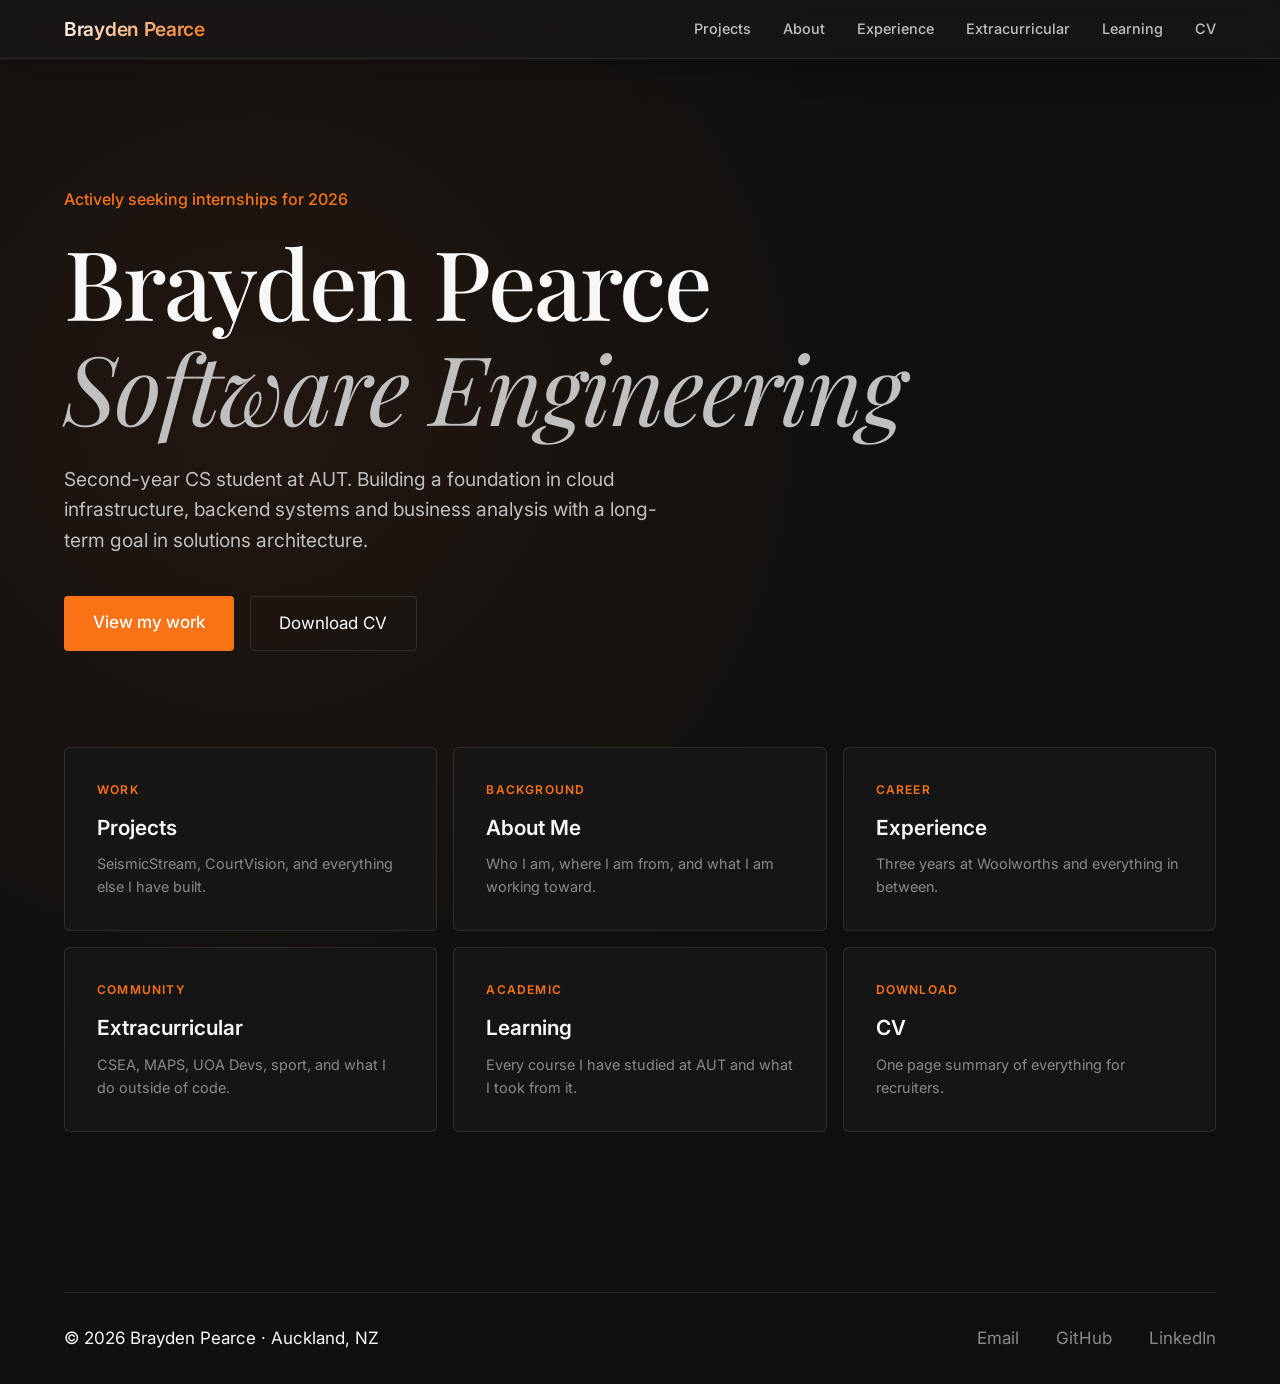
==== commit 968352bf: "major rehaul" ====
--- a/index.html
+++ b/index.html
@@ -1,313 +1,200 @@
-<!DOCTYPE html>
+<!doctype html>
 <html lang="en">
-<head>
-  <meta charset="UTF-8" />
-  <meta name="viewport" content="width=device-width, initial-scale=1.0" />
-  <title>Learning Journey — Brayden Peni</title>
-  <link rel="preconnect" href="https://fonts.googleapis.com" />
-  <link rel="preconnect" href="https://fonts.gstatic.com" crossorigin />
-  <link href="https://fonts.googleapis.com/css2?family=Inter:opsz,wght@14..32,300;14..32,400;14..32,500;14..32,600&family=Playfair+Display:ital@0;1&display=swap" rel="stylesheet" />
-  <style>
-    *, *::before, *::after { box-sizing: border-box; margin: 0; padding: 0; }
-
-    :root {
-      --bg-dark: #0f0f0f;
-      --bg-glass: rgba(25, 25, 25, 0.65);
-      --border-glass: rgba(255, 255, 255, 0.1);
-      --text-primary: #f8f8f8;
-      --text-secondary: #c0c0c0;
-      --text-muted: #8a8a8a;
-      --accent: #f97316;
-    }
-
-    body {
-      font-family: 'Inter', system-ui, sans-serif;
-      background: var(--bg-dark);
-      background-image: radial-gradient(circle at 20% 30%, rgba(249, 115, 22, 0.08) 0%, rgba(0,0,0,0) 50%);
-      color: var(--text-primary);
-      font-size: 17px;
-      line-height: 1.6;
-      -webkit-font-smoothing: antialiased;
-    }
-
-    .navbar {
-      position: sticky;
-      top: 0;
-      z-index: 100;
-      width: 100%;
-      padding: 0.85rem 4rem;
-      background: var(--bg-glass);
-      backdrop-filter: blur(12px) saturate(180%);
-      border-bottom: 1px solid var(--border-glass);
-      display: flex;
-      justify-content: space-between;
-      align-items: center;
-    }
-
-    .nav-logo {
-      font-size: 1.2rem;
-      font-weight: 600;
-      background: linear-gradient(135deg, #fff, #f97316);
-      -webkit-background-clip: text;
-      background-clip: text;
-      color: transparent;
-      text-decoration: none;
-    }
-
-    .nav-links { display: flex; gap: 2rem; list-style: none; }
-    .nav-links a { font-size: 0.9rem; font-weight: 500; color: var(--text-secondary); text-decoration: none; transition: color 0.2s; }
-    .nav-links a:hover { color: var(--accent); }
-
-    .container {
-      width: 100%;
-      max-width: 1400px;
-      margin: 0 auto;
-      padding: 0 4rem;
-    }
-
-    .page-header {
-      padding: 4rem 0 2rem 0;
-      border-bottom: 1px solid var(--border-glass);
-      margin-bottom: 4rem;
-    }
-
-    .section-label {
-      font-size: 0.8rem;
-      font-weight: 600;
-      letter-spacing: 0.1em;
-      text-transform: uppercase;
-      color: var(--accent);
-      margin-bottom: 1rem;
-    }
-
-    .page-header h1 {
-      font-family: 'Playfair Display', serif;
-      font-size: clamp(2.5rem, 6vw, 4rem);
-      font-weight: 500;
-      line-height: 1.1;
-      margin-bottom: 1rem;
-    }
-
-    .page-header p {
-      color: var(--text-secondary);
-      font-size: 1.1rem;
-      max-width: 60%;
-    }
-
-    .course-grid {
-      display: grid;
-      grid-template-columns: repeat(2, 1fr);
-      gap: 1.5rem;
-      margin-bottom: 6rem;
-    }
-
-    .course-card {
-      background: var(--bg-glass);
-      border: 1px solid var(--border-glass);
-      border-radius: 6px;
-      padding: 2rem;
-      transition: border-color 0.2s;
-    }
-
-    .course-card:hover { border-color: var(--accent); }
-
-    .course-code {
-      font-size: 0.75rem;
-      font-weight: 600;
-      letter-spacing: 0.1em;
-      color: var(--accent);
-      margin-bottom: 0.5rem;
-    }
-
-    .course-title {
-      font-size: 1.2rem;
-      font-weight: 600;
-      margin-bottom: 1rem;
-      color: var(--text-primary);
-    }
-
-    .course-body {
-      color: var(--text-secondary);
-      font-size: 0.95rem;
-      line-height: 1.7;
-    }
-
-    .year-label {
-      font-size: 1.5rem;
-      font-weight: 600;
-      color: var(--text-primary);
-      margin-bottom: 2rem;
-      padding-bottom: 1rem;
-      border-bottom: 1px solid var(--border-glass);
-    }
-
-    footer {
-      border-top: 1px solid var(--border-glass);
-      padding: 2rem 0;
-      display: flex;
-      justify-content: space-between;
-      align-items: center;
-    }
-
-    .footer-links a { color: var(--text-muted); text-decoration: none; margin-left: 2rem; }
-
-    @media (max-width: 900px) {
-      .container { padding: 0 1.5rem; }
-      .navbar { padding: 0.8rem 1.5rem; }
-      .course-grid { grid-template-columns: 1fr; }
-      .page-header p { max-width: 100%; }
-    }
-  </style>
-</head>
-<body>
-
-  <div class="navbar">
-    <a href="index.html" class="nav-logo">Brayden Peni</a>
-    <ul class="nav-links">
-      <li><a href="index.html#projects">Projects</a></li>
-      <li><a href="index.html#about">About</a></li>
-      <li><a href="index.html#work">Work</a></li>
-      <li><a href="index.html#contact">Contact</a></li>
-      <li><a href="learning.html" style="color: var(--accent);">Learning</a></li>
-      <li><a href="brayden_cv.pdf" download>CV</a></li>
-    </ul>
-  </div>
-
-  <div class="container">
-
-    <div class="page-header">
-      <div class="section-label">Academic Journey</div>
-      <h1>What I Have Been Learning</h1>
-      <p>A breakdown of every course I have studied at AUT since 2025, what it covered, and how it connects to what I am building toward.</p>
+  <head>
+    <meta charset="UTF-8" />
+    <meta name="viewport" content="width=device-width, initial-scale=1.0" />
+    <title>Brayden Pearce — Software Engineer</title>
+    <link rel="preconnect" href="https://fonts.googleapis.com" />
+    <link rel="preconnect" href="https://fonts.gstatic.com" crossorigin />
+    <link
+      href="https://fonts.googleapis.com/css2?family=Inter:opsz,wght@14..32,300;14..32,400;14..32,500;14..32,600&family=Playfair+Display:ital@0;1&display=swap"
+      rel="stylesheet"
+    />
+    <link rel="stylesheet" href="styles.css" />
+    <style>
+      .hero {
+        padding: 8rem 0 4rem 0;
+      }
+      .availability {
+        font-size: 1rem;
+        color: var(--accent);
+        margin-bottom: 1rem;
+        font-weight: 500;
+      }
+      .hero h1 {
+        font-family: "Playfair Display", serif;
+        font-size: clamp(3rem, 8vw, 6rem);
+        font-weight: 500;
+        line-height: 1.1;
+        letter-spacing: -0.02em;
+        margin-bottom: 1.5rem;
+      }
+      .hero h1 i {
+        font-style: italic;
+        color: var(--text-secondary);
+        font-weight: 400;
+      }
+      .hero-desc {
+        font-size: 1.2rem;
+        color: var(--text-secondary);
+        line-height: 1.6;
+        max-width: 55%;
+        margin-bottom: 2.5rem;
+      }
+      .btn-row {
+        display: flex;
+        gap: 1rem;
+        flex-wrap: wrap;
+      }
+      .nav-grid {
+        display: grid;
+        grid-template-columns: repeat(3, 1fr);
+        gap: 1rem;
+        margin-top: 6rem;
+        padding-bottom: 6rem;
+      }
+      .nav-card {
+        background: var(--bg-glass);
+        border: 1px solid var(--border-glass);
+        border-radius: 6px;
+        padding: 2rem;
+        text-decoration: none;
+        color: var(--text-primary);
+        transition:
+          border-color 0.2s,
+          transform 0.2s;
+      }
+      .nav-card:hover {
+        border-color: var(--accent);
+        transform: translateY(-4px);
+      }
+      .nav-card-label {
+        font-size: 0.75rem;
+        font-weight: 600;
+        letter-spacing: 0.1em;
+        text-transform: uppercase;
+        color: var(--accent);
+        margin-bottom: 0.75rem;
+      }
+      .nav-card-title {
+        font-size: 1.3rem;
+        font-weight: 600;
+        margin-bottom: 0.5rem;
+      }
+      .nav-card-desc {
+        font-size: 0.9rem;
+        color: var(--text-muted);
+      }
+      @media (max-width: 900px) {
+        .hero-desc {
+          max-width: 100%;
+        }
+        .nav-grid {
+          grid-template-columns: 1fr;
+        }
+      }
+    </style>
+  </head>
+  <body>
+    <div class="navbar">
+      <a href="index.html" class="nav-logo">Brayden Pearce</a>
+      <ul class="nav-links">
+        <li><a href="projects.html">Projects</a></li>
+        <li><a href="about.html">About</a></li>
+        <li><a href="experience.html">Experience</a></li>
+        <li><a href="extracurricular.html">Extracurricular</a></li>
+        <li><a href="learning.html">Learning</a></li>
+        <li><a href="brayden_cv.pdf" download>CV</a></li>
+      </ul>
     </div>
 
-    <div style="margin-bottom: 3rem;">
-      <div class="year-label">Year 1 — 2025 · Foundation</div>
-      <div class="course-grid">
-
-        <div class="course-card">
-          <div class="course-code">COMP500</div>
-          <div class="course-title">Programming Concepts and Techniques</div>
-          <div class="course-body">This was the starting point. Before this course I had no formal programming experience, and by the end I was writing, testing, and debugging programs in C from scratch. The course covered the fundamentals that every software engineer relies on: sequence, selection, iteration, functions, and how to write code that is readable and maintainable, not just functional. What stuck with me most was the discipline of thinking through a problem before touching the keyboard. That process of breaking a complex task into smaller logical steps is something I now do instinctively, whether I am writing a Lambda function in Python or planning an event for CSEA.</div>
+    <div class="container">
+      <section class="hero fade-in">
+        <div class="availability">Actively seeking internships for 2026</div>
+        <h1>Brayden Pearce<br /><i>Software Engineering</i></h1>
+        <p class="hero-desc">
+          Second-year CS student at AUT. Building a foundation in cloud
+          infrastructure, backend systems and business analysis with a long-term
+          goal in solutions architecture.
+        </p>
+        <div class="btn-row">
+          <a href="projects.html" class="btn-primary">View my work</a>
+          <a href="brayden_cv.pdf" download class="btn-secondary"
+            >Download CV</a
+          >
         </div>
 
-        <div class="course-card">
-          <div class="course-code">COMP501</div>
-          <div class="course-title">Computing Technology in Society</div>
-          <div class="course-body">This course asked questions that most computing students do not think about until much later: who does technology actually serve, what are the ethical responsibilities of the people who build it, and what happens when systems fail the communities they were designed to help? Coming from a Māori and Pacific background, these questions were not abstract. Technology has historically been built without people like me in the room. COMP501 gave me a framework for thinking about that gap and for understanding what it means to build something that genuinely serves people rather than just solving a technical problem on paper.</div>
+        <div class="nav-grid">
+          <a href="projects.html" class="nav-card">
+            <div class="nav-card-label">Work</div>
+            <div class="nav-card-title">Projects</div>
+            <div class="nav-card-desc">
+              SeismicStream, CourtVision, and everything else I have built.
+            </div>
+          </a>
+          <a href="about.html" class="nav-card">
+            <div class="nav-card-label">Background</div>
+            <div class="nav-card-title">About Me</div>
+            <div class="nav-card-desc">
+              Who I am, where I am from, and what I am working toward.
+            </div>
+          </a>
+          <a href="experience.html" class="nav-card">
+            <div class="nav-card-label">Career</div>
+            <div class="nav-card-title">Experience</div>
+            <div class="nav-card-desc">
+              Three years at Woolworths and everything in between.
+            </div>
+          </a>
+          <a href="extracurricular.html" class="nav-card">
+            <div class="nav-card-label">Community</div>
+            <div class="nav-card-title">Extracurricular</div>
+            <div class="nav-card-desc">
+              CSEA, MAPS, UOA Devs, sport, and what I do outside of code.
+            </div>
+          </a>
+          <a href="learning.html" class="nav-card">
+            <div class="nav-card-label">Academic</div>
+            <div class="nav-card-title">Learning</div>
+            <div class="nav-card-desc">
+              Every course I have studied at AUT and what I took from it.
+            </div>
+          </a>
+          <a href="brayden_cv.pdf" download class="nav-card">
+            <div class="nav-card-label">Download</div>
+            <div class="nav-card-title">CV</div>
+            <div class="nav-card-desc">
+              One page summary of everything for recruiters.
+            </div>
+          </a>
         </div>
-
-        <div class="course-card">
-          <div class="course-code">COMP503</div>
-          <div class="course-title">Object Oriented Programming</div>
-          <div class="course-body">This is the course that unlocked serious programming for me. Moving from procedural C into object oriented thinking in Java changed how I understood software at a structural level. Classes, objects, inheritance, encapsulation, polymorphism: these are not just programming concepts, they are a way of modelling the real world in code. Every complex system is built from components that interact, and OOP gives you the language to design those interactions deliberately. CourtVision, the NBA Statistics API I built in my own time using Java and Spring Boot, is a direct extension of what I learned here.</div>
+      </section>
+
+      <footer>
+        <div>© 2026 Brayden Pearce · Auckland, NZ</div>
+        <div class="footer-links">
+          <a href="mailto:braydenp114@gmail.com">Email</a>
+          <a href="https://github.com/braydenp114">GitHub</a>
+          <a href="https://linkedin.com/in/braydenkahnerupearce">LinkedIn</a>
         </div>
-
-        <div class="course-card">
-          <div class="course-code">COMP507</div>
-          <div class="course-title">IT Project Management</div>
-          <div class="course-body">Most people overlook this course as a soft skills paper. I did not. Understanding how software projects are planned, scoped, staffed, and delivered is directly relevant to what a solutions architect does day to day. This course introduced me to Agile methodologies, project lifecycle management, stakeholder communication, and risk assessment. The connection between this and my Woolworths experience was immediate: I had been managing informal project timelines, coordinating people, and handling unexpected problems for years without the vocabulary to describe it. COMP507 gave me that vocabulary.</div>
-        </div>
-
-        <div class="course-card">
-          <div class="course-code">COMP508</div>
-          <div class="course-title">Database System Design</div>
-          <div class="course-body">Data is at the centre of every system worth building, and this course taught me how to design the structures that hold it. Relational database theory, entity relationship modelling, normalisation, and SQL: these are the foundations that sit underneath every application a user interacts with. When I set up DynamoDB for SeismicStream, the decisions I made about how to structure the data and what to use as a partition key were informed by principles I first encountered in COMP508. Understanding how data is organised at rest makes you a significantly better developer.</div>
-        </div>
-
-        <div class="course-card">
-          <div class="course-code">COMP517</div>
-          <div class="course-title">Data Analysis</div>
-          <div class="course-body">This course sits at the boundary between statistics and computing, and for someone with an AI minor it is foundational. COMP517 introduced statistical thinking: how to interpret data, identify patterns, handle variability, and draw conclusions that are actually supported by evidence. In an industry where everyone talks about data-driven decision making, most people have a surface level understanding of what that actually means. This course pushed me to go deeper, to understand the difference between correlation and causation, and to be sceptical of conclusions that look clean.</div>
-        </div>
-
-        <div class="course-card">
-          <div class="course-code">MATH503</div>
-          <div class="course-title">Mathematics for Computing</div>
-          <div class="course-body">I got an A- in this course and it is one I am genuinely proud of. Discrete mathematics is not glamorous but it is the rigour underneath everything in computing: logic, set theory, probability, combinatorics, graph theory. These concepts underpin algorithms, cryptography, database theory, and AI systems. Understanding why an algorithm behaves the way it does at scale requires this foundation. It is also the course that convinced me I could handle the mathematical side of this field, which matters when you are considering a career path that sits at the intersection of engineering and commercial strategy.</div>
-        </div>
-
-        <div class="course-card">
-          <div class="course-code">DIGD507</div>
-          <div class="course-title">Mahitahi / Collaborative Practices</div>
-          <div class="course-body">This course was about something that technical curricula rarely address directly: how to work with other people. Collaborative design practices, communication across disciplines, giving and receiving feedback, and understanding the human context behind a technical brief. For me this connected deeply to my Pacific values around collective effort and community contribution. The skills from this course are ones I use constantly: in team environments at Woolworths, in organising CSEA events, and in the tech communities I am part of across Auckland.</div>
-        </div>
-
-      </div>
+      </footer>
     </div>
 
-    <div style="margin-bottom: 3rem;">
-      <div class="year-label">Year 2 Semester 1 — 2025 · Systems Thinking</div>
-      <div class="course-grid">
-
-        <div class="course-card">
-          <div class="course-code">COMP604</div>
-          <div class="course-title">Operating Systems</div>
-          <div class="course-body">How computers actually manage memory, processes, CPU scheduling, and file systems. In plain terms: why software sometimes crashes, how servers handle multiple requests at once, and why cloud infrastructure is designed the way it is. This course gave me a mental model for what is happening underneath the code I write, which directly informed how I think about serverless functions and resource management in AWS. Understanding the OS layer makes you a better cloud engineer because you stop treating infrastructure as magic.</div>
-        </div>
-
-        <div class="course-card">
-          <div class="course-code">COMP610</div>
-          <div class="course-title">Data Structures and Algorithms</div>
-          <div class="course-body">How to write efficient code. HashMaps, trees, graphs, sorting algorithms, recursion, and time complexity analysis. I scored 100/100 on Assignment 1 which showed me I understood this material when I engaged with it seriously. The exam was harder and the final grade reflected that. What I took from this course is not just the algorithms themselves but the habit of asking why: why is this approach faster, what happens at scale, and what are the tradeoffs. That question drives how I approach every engineering problem now.</div>
-        </div>
-
-        <div class="course-card">
-          <div class="course-code">INFS603</div>
-          <div class="course-title">Needs Analysis, Acquisition and Training</div>
-          <div class="course-body">How organisations identify what they actually need from a technology system before building or buying it. Requirements gathering, stakeholder analysis, system evaluation frameworks, and training design. This is the solutions architect mindset in academic form: the gap between what a client says they want and what they actually need is where the real work happens. My B+ result here reflected genuine engagement with the material because it connects directly to the commercial side of technology that I want to work in.</div>
-        </div>
-
-        <div class="course-card">
-          <div class="course-code">COMP613</div>
-          <div class="course-title">Combinatorics and Graph Theory</div>
-          <div class="course-body">Graph theory, combinatorial reasoning, and the mathematical foundations of computer science. This was the hardest course of my degree so far and my result reflected that. What I learned from it was less about the content and more about understanding where my limits are and what happens when I cannot connect a subject to something concrete. It has made me more deliberate about how I approach abstract material: I now look for the application before trying to understand the theory.</div>
-        </div>
-
-      </div>
-    </div>
-
-    <div style="margin-bottom: 6rem;">
-      <div class="year-label">Year 2 Semester 2 — 2026 · In Progress</div>
-      <div class="course-grid">
-
-        <div class="course-card">
-          <div class="course-code">COMP603</div>
-          <div class="course-title">Program Design and Construction</div>
-          <div class="course-body">Design patterns, software architecture, and how to write code that is maintainable at scale. This course is teaching me the difference between code that works and code that can be understood, extended, and debugged by someone else six months later. That distinction matters enormously in professional software engineering where you are almost never the only person working on a system.</div>
-        </div>
-
-        <div class="course-card">
-          <div class="course-code">COMP602</div>
-          <div class="course-title">Software Development Practice</div>
-          <div class="course-body">The professional practices of software development: version control workflows, testing methodologies, CI/CD, code review, and Agile in practice rather than in theory. Everything I have been doing informally with SeismicStream and CourtVision, this course is giving me the formal vocabulary and structure for. It is making me a more disciplined engineer.</div>
-        </div>
-
-        <div class="course-card">
-          <div class="course-code">COMP607</div>
-          <div class="course-title">Information Security Technologies</div>
-          <div class="course-body">Encryption, identity and access management, threat modelling, and secure system design. There is direct overlap with my AWS Cloud Practitioner certification content, particularly around IAM policies and the shared responsibility model. Security is not an add-on to good architecture, it is part of the design from the start. This course is reinforcing that principle in both the theory and the practical assignments.</div>
-        </div>
-
-        <div class="course-card">
-          <div class="course-code">INFS502</div>
-          <div class="course-title">Digital Services in Information Technology</div>
-          <div class="course-body">How digital services are designed, delivered, and managed commercially. This is the most directly relevant course to my Digital Services minor and to my interest in the business side of technology. Understanding how a digital product moves from idea to market, how it is priced, how it scales, and how it is supported feeds directly into the solutions architect role I am working toward.</div>
-        </div>
-
-      </div>
-    </div>
-
-    <footer>
-      <div>© 2026 Brayden Peni · Auckland, NZ</div>
-      <div class="footer-links">
-        <a href="mailto:braydenp114@gmail.com">Email</a>
-        <a href="https://github.com/braydenp114">GitHub</a>
-        <a href="https://linkedin.com/in/braydenkahnerupearce">LinkedIn</a>
-      </div>
-    </footer>
-
-  </div>
-
-</body>
+    <script>
+      const observer = new IntersectionObserver(
+        (entries) => {
+          entries.forEach((entry) => {
+            if (entry.isIntersecting) {
+              entry.target.classList.add("visible");
+              observer.unobserve(entry.target);
+            }
+          });
+        },
+        { threshold: 0.1 },
+      );
+      document
+        .querySelectorAll(".fade-in")
+        .forEach((el) => observer.observe(el));
+    </script>
+  </body>
 </html>
--- a/styles.css
+++ b/styles.css
@@ -0,0 +1,304 @@
+*,
+*::before,
+*::after {
+  box-sizing: border-box;
+  margin: 0;
+  padding: 0;
+}
+
+:root {
+  --bg-dark: #0f0f0f;
+  --bg-glass: rgba(25, 25, 25, 0.65);
+  --border-glass: rgba(255, 255, 255, 0.1);
+  --text-primary: #f8f8f8;
+  --text-secondary: #c0c0c0;
+  --text-muted: #8a8a8a;
+  --accent: #f97316;
+  --card-blur: 20px;
+  --radius-lg: 6px;
+  --radius-md: 4px;
+}
+
+html {
+  scroll-behavior: smooth;
+}
+
+body {
+  font-family: "Inter", system-ui, sans-serif;
+  background: var(--bg-dark);
+  background-image: radial-gradient(
+    circle at 20% 30%,
+    rgba(249, 115, 22, 0.08) 0%,
+    rgba(0, 0, 0, 0) 50%
+  );
+  color: var(--text-primary);
+  font-size: 17px;
+  line-height: 1.6;
+  -webkit-font-smoothing: antialiased;
+}
+
+.navbar {
+  position: sticky;
+  top: 0;
+  z-index: 100;
+  width: 100%;
+  padding: 0.85rem 4rem;
+  background: var(--bg-glass);
+  backdrop-filter: blur(12px) saturate(180%);
+  -webkit-backdrop-filter: blur(12px) saturate(180%);
+  border-bottom: 1px solid var(--border-glass);
+  display: flex;
+  justify-content: space-between;
+  align-items: center;
+  box-shadow: 0 8px 32px rgba(0, 0, 0, 0.2);
+}
+
+.nav-logo {
+  font-size: 1.2rem;
+  font-weight: 600;
+  letter-spacing: -0.3px;
+  background: linear-gradient(135deg, #fff, #f97316);
+  -webkit-background-clip: text;
+  background-clip: text;
+  color: transparent;
+  text-decoration: none;
+}
+
+.nav-links {
+  display: flex;
+  gap: 2rem;
+  list-style: none;
+}
+.nav-links a {
+  font-size: 0.9rem;
+  font-weight: 500;
+  color: var(--text-secondary);
+  text-decoration: none;
+  transition: color 0.2s;
+}
+.nav-links a:hover {
+  color: var(--accent);
+}
+.nav-links a.active {
+  color: var(--accent);
+}
+
+.container {
+  width: 100%;
+  max-width: 1400px;
+  margin: 0 auto;
+  padding: 0 4rem;
+}
+
+section {
+  padding: 5rem 0;
+}
+
+.section-label {
+  font-size: 0.8rem;
+  font-weight: 600;
+  letter-spacing: 0.1em;
+  text-transform: uppercase;
+  color: var(--accent);
+  margin-bottom: 2rem;
+}
+
+.page-header {
+  padding: 4rem 0 2rem 0;
+  border-bottom: 1px solid var(--border-glass);
+  margin-bottom: 4rem;
+}
+.page-header h1 {
+  font-family: "Playfair Display", serif;
+  font-size: clamp(2.5rem, 6vw, 4rem);
+  font-weight: 500;
+  line-height: 1.1;
+  margin-bottom: 1rem;
+}
+.page-header p {
+  color: var(--text-secondary);
+  font-size: 1.1rem;
+  max-width: 60%;
+}
+
+.btn-primary {
+  background: var(--accent);
+  color: white;
+  border: none;
+  padding: 0.8rem 1.8rem;
+  border-radius: 4px;
+  font-weight: 500;
+  text-decoration: none;
+  transition: all 0.2s ease;
+  display: inline-block;
+}
+.btn-primary:hover {
+  background: #ea580c;
+  transform: scale(1.02);
+}
+.btn-secondary {
+  background: transparent;
+  color: white;
+  border: 1px solid var(--border-glass);
+  padding: 0.8rem 1.8rem;
+  border-radius: 4px;
+  text-decoration: none;
+  transition: all 0.2s ease;
+  display: inline-block;
+}
+.btn-secondary:hover {
+  background: rgba(255, 255, 255, 0.05);
+  border-color: var(--accent);
+}
+
+.projects-grid {
+  display: grid;
+  grid-template-columns: repeat(2, 1fr);
+  gap: 1.5rem;
+}
+
+.project-card {
+  background: var(--bg-glass);
+  backdrop-filter: blur(var(--card-blur)) saturate(180%);
+  -webkit-backdrop-filter: blur(var(--card-blur)) saturate(180%);
+  border: 1px solid var(--border-glass);
+  border-radius: var(--radius-lg);
+  padding: 2rem;
+  transition:
+    transform 0.25s ease,
+    border-color 0.2s;
+}
+.project-card:hover {
+  transform: translateY(-4px);
+  border-color: var(--accent);
+}
+
+.project-header {
+  display: flex;
+  justify-content: space-between;
+  align-items: baseline;
+  flex-wrap: wrap;
+  margin-bottom: 1rem;
+}
+.project-title {
+  font-size: 1.4rem;
+  font-weight: 600;
+  letter-spacing: -0.02em;
+  background: linear-gradient(135deg, #fff, #ccc);
+  -webkit-background-clip: text;
+  background-clip: text;
+  color: transparent;
+}
+
+.status {
+  font-size: 0.75rem;
+  font-weight: 600;
+  padding: 0.3rem 0.8rem;
+  border-radius: 4px;
+}
+.status-active {
+  background: rgba(34, 197, 94, 0.2);
+  color: #4ade80;
+  border: 1px solid rgba(74, 222, 128, 0.3);
+}
+.status-learning {
+  background: rgba(249, 115, 22, 0.2);
+  color: #f97316;
+  border: 1px solid rgba(249, 115, 22, 0.3);
+}
+
+.project-tech {
+  display: flex;
+  gap: 0.5rem;
+  flex-wrap: wrap;
+  margin: 1.5rem 0;
+}
+.tech-tag {
+  font-size: 0.75rem;
+  padding: 0.25rem 0.75rem;
+  background: rgba(255, 255, 255, 0.05);
+  border-radius: 4px;
+  color: var(--text-muted);
+}
+
+.project-links {
+  display: flex;
+  gap: 1rem;
+  margin-top: 1rem;
+}
+.project-link {
+  color: var(--accent);
+  text-decoration: none;
+  font-weight: 500;
+  font-size: 0.9rem;
+}
+
+.about-card,
+.work-item {
+  background: rgba(20, 20, 20, 0.6);
+  backdrop-filter: blur(4px);
+  border-radius: var(--radius-md);
+  padding: 1.5rem;
+  border: 1px solid var(--border-glass);
+}
+
+.skills-row {
+  display: flex;
+  gap: 0.75rem;
+  flex-wrap: wrap;
+}
+.skill {
+  background: rgba(255, 255, 255, 0.05);
+  border-radius: 4px;
+  padding: 0.5rem 1.2rem;
+  font-size: 0.85rem;
+  transition: all 0.2s;
+}
+.skill:hover {
+  background: var(--accent);
+  color: black;
+}
+
+footer {
+  border-top: 1px solid var(--border-glass);
+  padding: 2rem 0;
+  display: flex;
+  justify-content: space-between;
+  align-items: center;
+  flex-wrap: wrap;
+}
+.footer-links a {
+  color: var(--text-muted);
+  text-decoration: none;
+  margin-left: 2rem;
+}
+
+.fade-in {
+  opacity: 0;
+  transform: translateY(20px);
+  transition:
+    opacity 0.7s ease,
+    transform 0.7s ease;
+}
+.fade-in.visible {
+  opacity: 1;
+  transform: translateY(0);
+}
+
+@media (max-width: 900px) {
+  .container {
+    padding: 0 1.5rem;
+  }
+  .navbar {
+    padding: 0.8rem 1.5rem;
+  }
+  .nav-links {
+    gap: 1.2rem;
+  }
+  .projects-grid {
+    grid-template-columns: 1fr;
+  }
+  .page-header p {
+    max-width: 100%;
+  }
+}
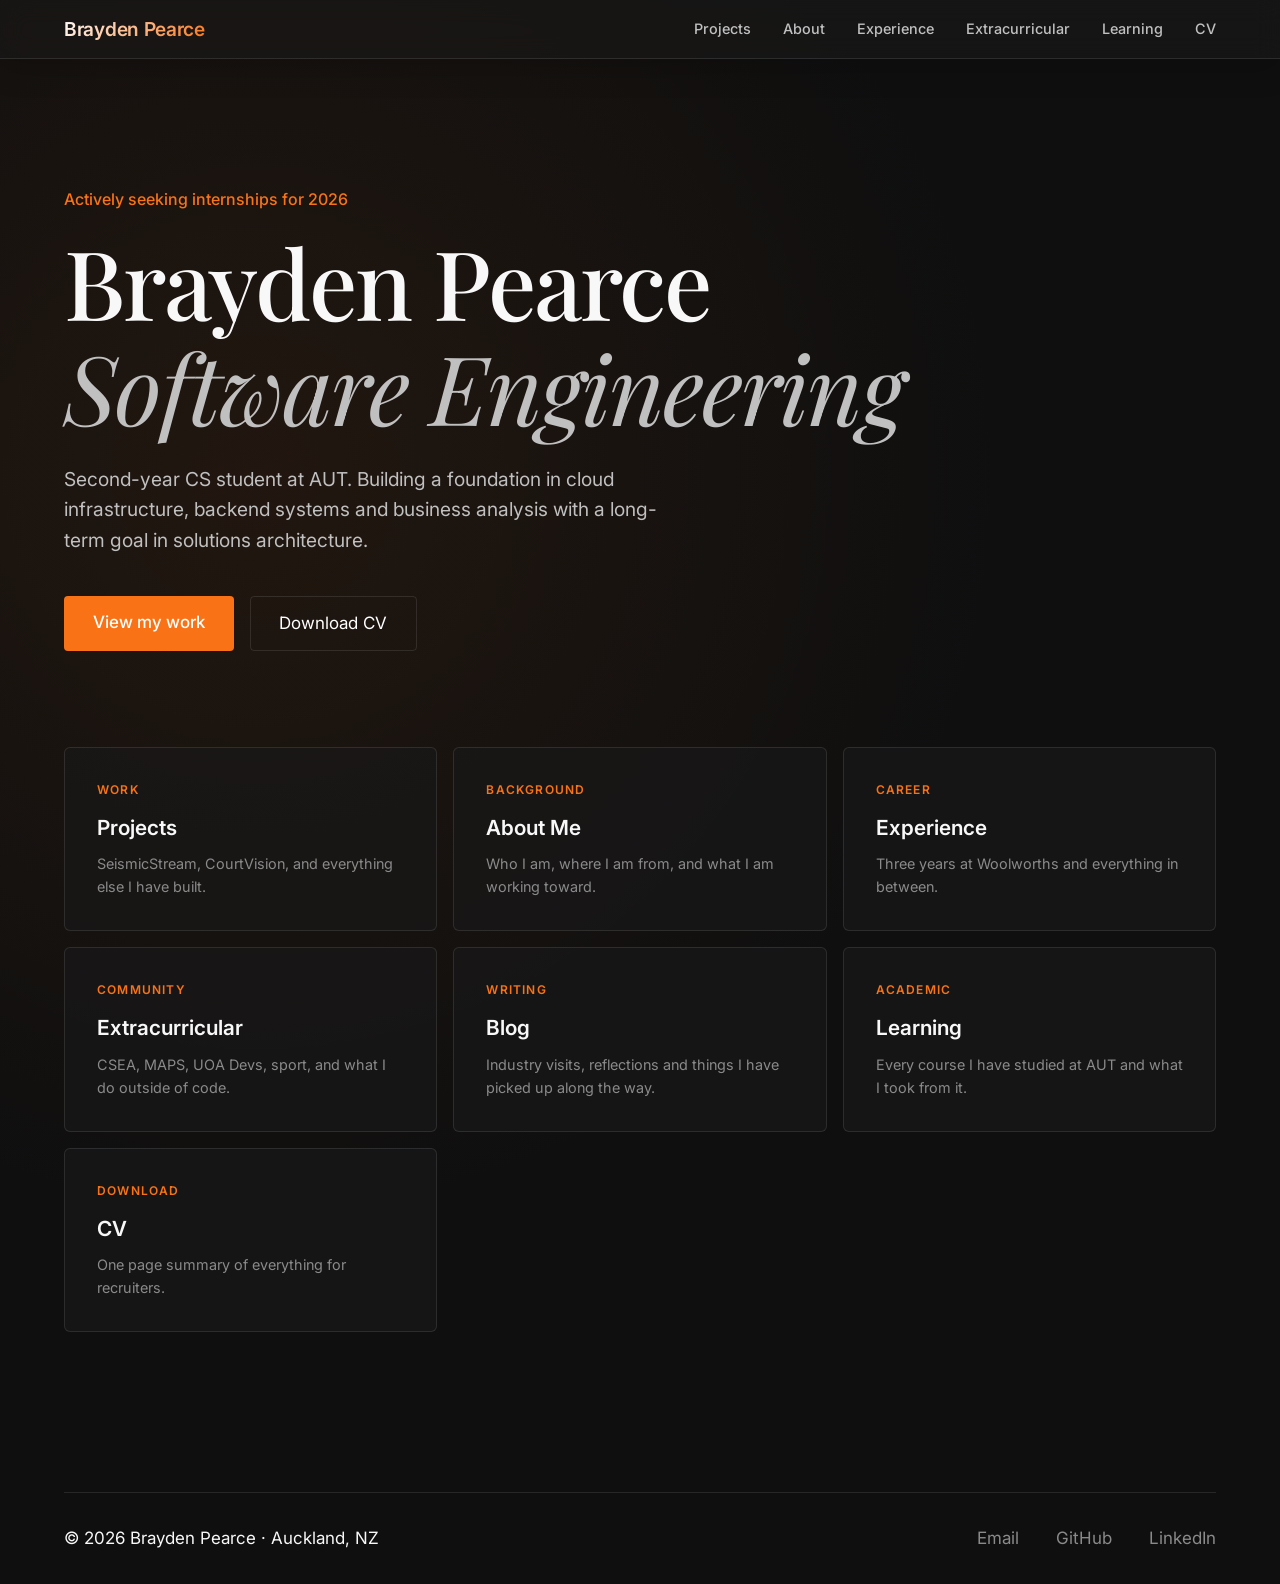
==== commit 19e6dbc6: "Added a new blog page with some recent experiences" ====
--- a/index.html
+++ b/index.html
@@ -94,6 +94,20 @@
         }
       }
     </style>
+    <!-- Google tag (gtag.js) -->
+    <script
+      async
+      src="https://www.googletagmanager.com/gtag/js?id=G-XRCPGDW0BR"
+    ></script>
+    <script>
+      window.dataLayer = window.dataLayer || [];
+      function gtag() {
+        dataLayer.push(arguments);
+      }
+      gtag("js", new Date());
+
+      gtag("config", "G-XRCPGDW0BR");
+    </script>
   </head>
   <body>
     <div class="navbar">
@@ -151,6 +165,14 @@
             <div class="nav-card-title">Extracurricular</div>
             <div class="nav-card-desc">
               CSEA, MAPS, UOA Devs, sport, and what I do outside of code.
+            </div>
+          </a>
+          <a href="blog.html" class="nav-card">
+            <div class="nav-card-label">Writing</div>
+            <div class="nav-card-title">Blog</div>
+            <div class="nav-card-desc">
+              Industry visits, reflections and things I have picked up along the
+              way.
             </div>
           </a>
           <a href="learning.html" class="nav-card">
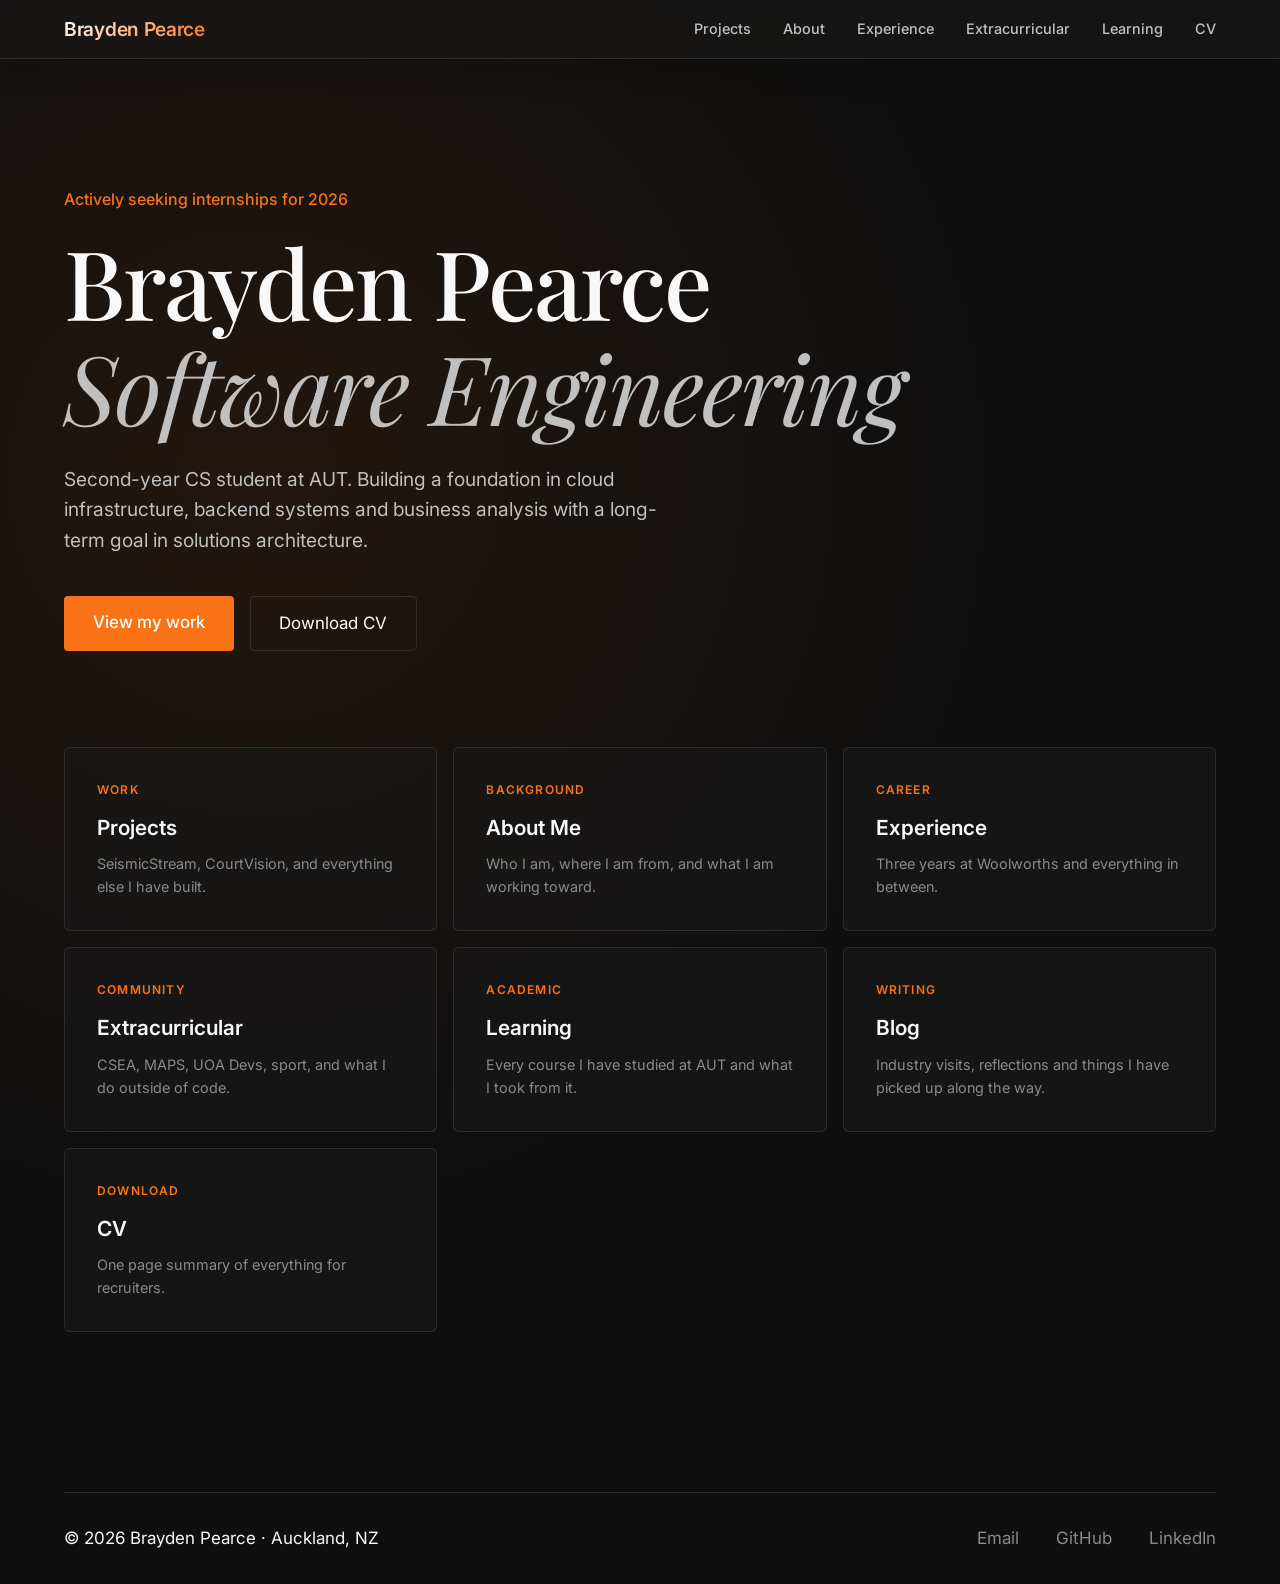
==== commit 2045e123: "Add blog to each navbar" ====
--- a/index.html
+++ b/index.html
@@ -167,19 +167,19 @@
               CSEA, MAPS, UOA Devs, sport, and what I do outside of code.
             </div>
           </a>
+          <a href="learning.html" class="nav-card">
+            <div class="nav-card-label">Academic</div>
+            <div class="nav-card-title">Learning</div>
+            <div class="nav-card-desc">
+              Every course I have studied at AUT and what I took from it.
+            </div>
+          </a>
           <a href="blog.html" class="nav-card">
             <div class="nav-card-label">Writing</div>
             <div class="nav-card-title">Blog</div>
             <div class="nav-card-desc">
               Industry visits, reflections and things I have picked up along the
               way.
-            </div>
-          </a>
-          <a href="learning.html" class="nav-card">
-            <div class="nav-card-label">Academic</div>
-            <div class="nav-card-title">Learning</div>
-            <div class="nav-card-desc">
-              Every course I have studied at AUT and what I took from it.
             </div>
           </a>
           <a href="brayden_cv.pdf" download class="nav-card">
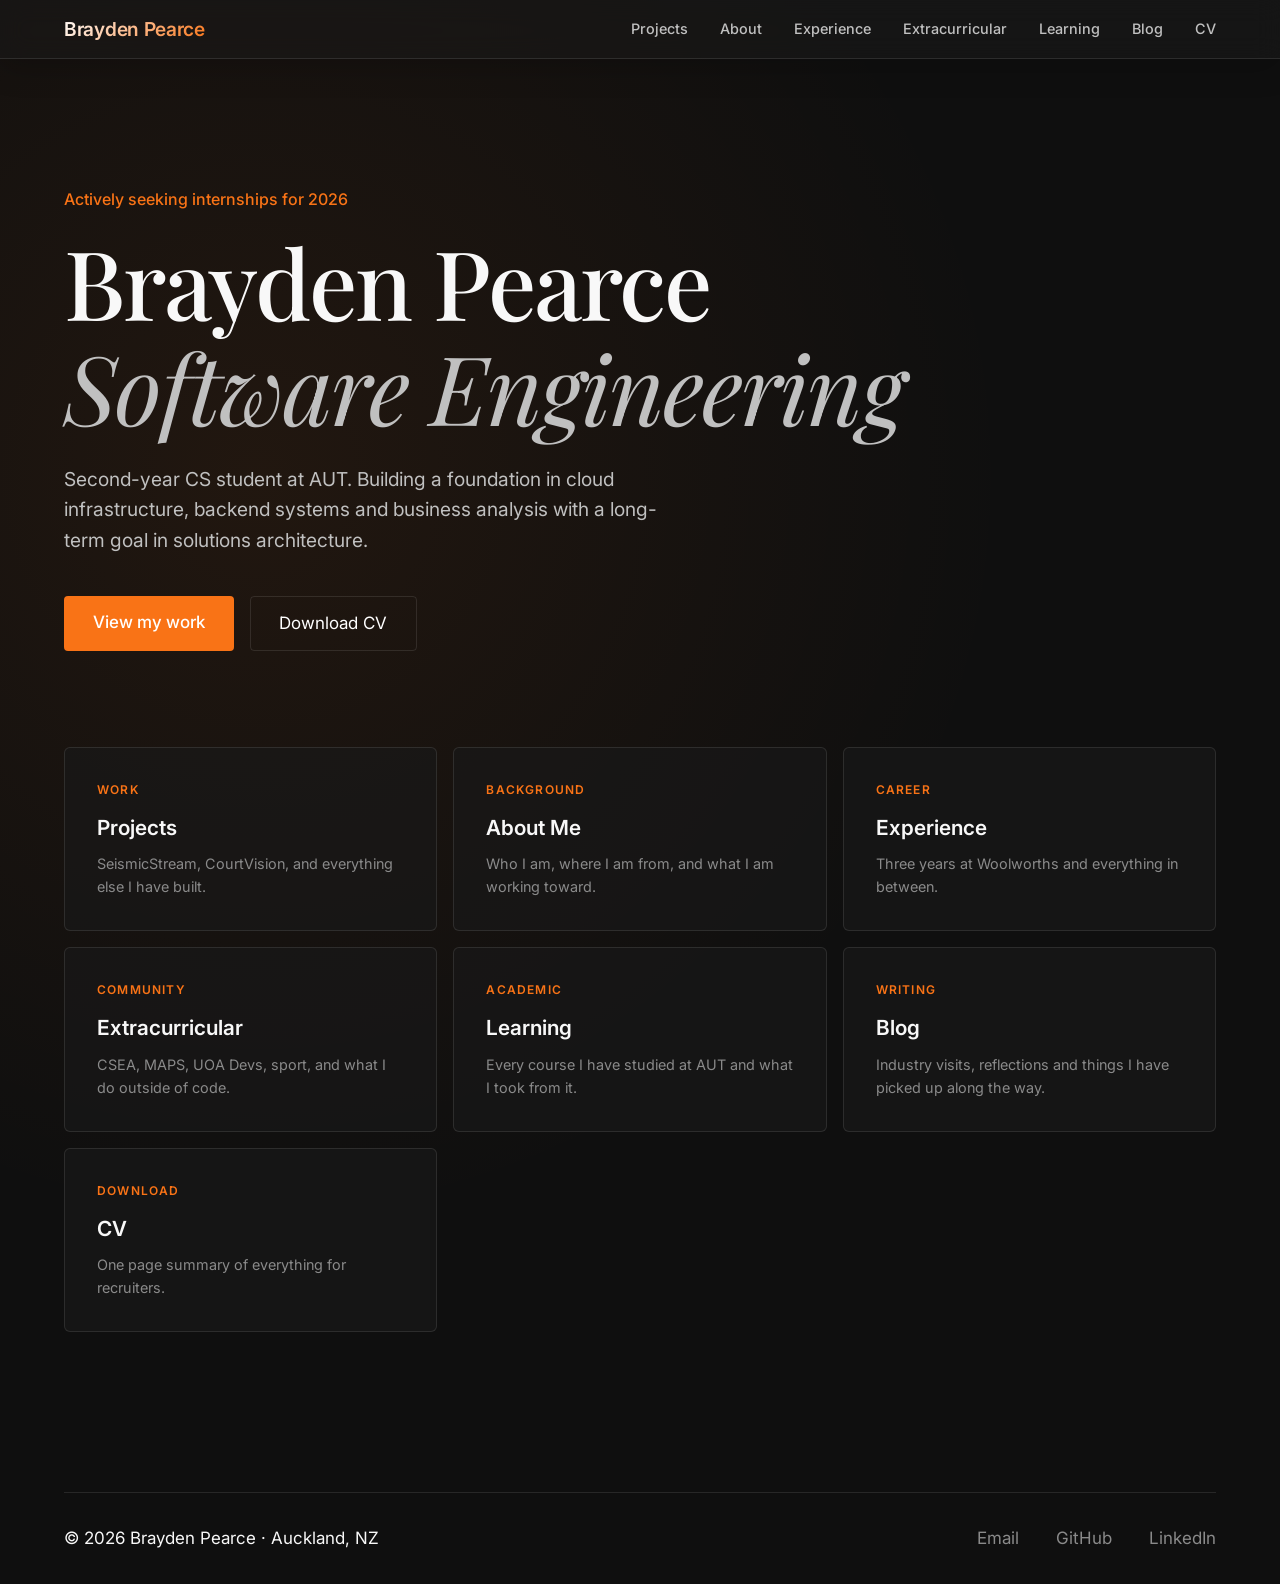
==== commit 02eed8a6: "minor fixes" ====
--- a/index.html
+++ b/index.html
@@ -118,6 +118,7 @@
         <li><a href="experience.html">Experience</a></li>
         <li><a href="extracurricular.html">Extracurricular</a></li>
         <li><a href="learning.html">Learning</a></li>
+        <li><a href="blog.html">Blog</a></li>
         <li><a href="brayden_cv.pdf" download>CV</a></li>
       </ul>
     </div>
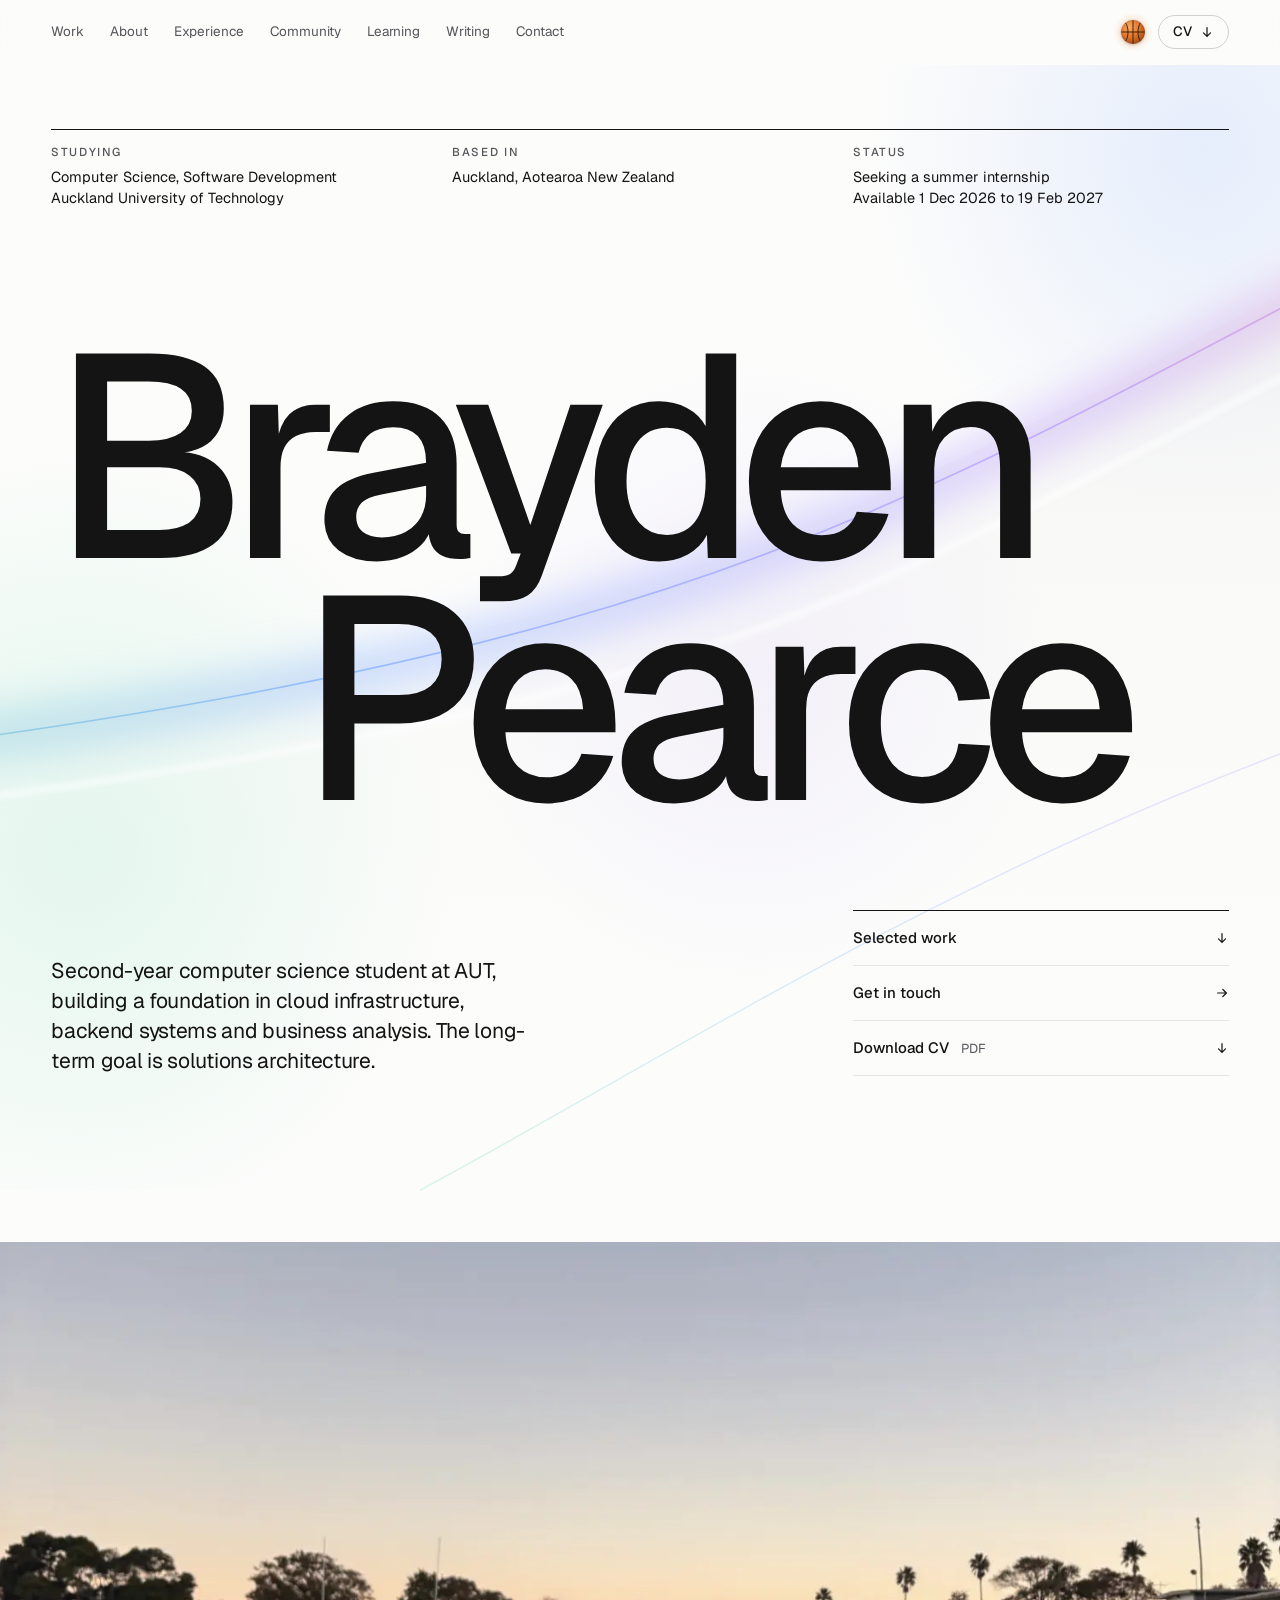
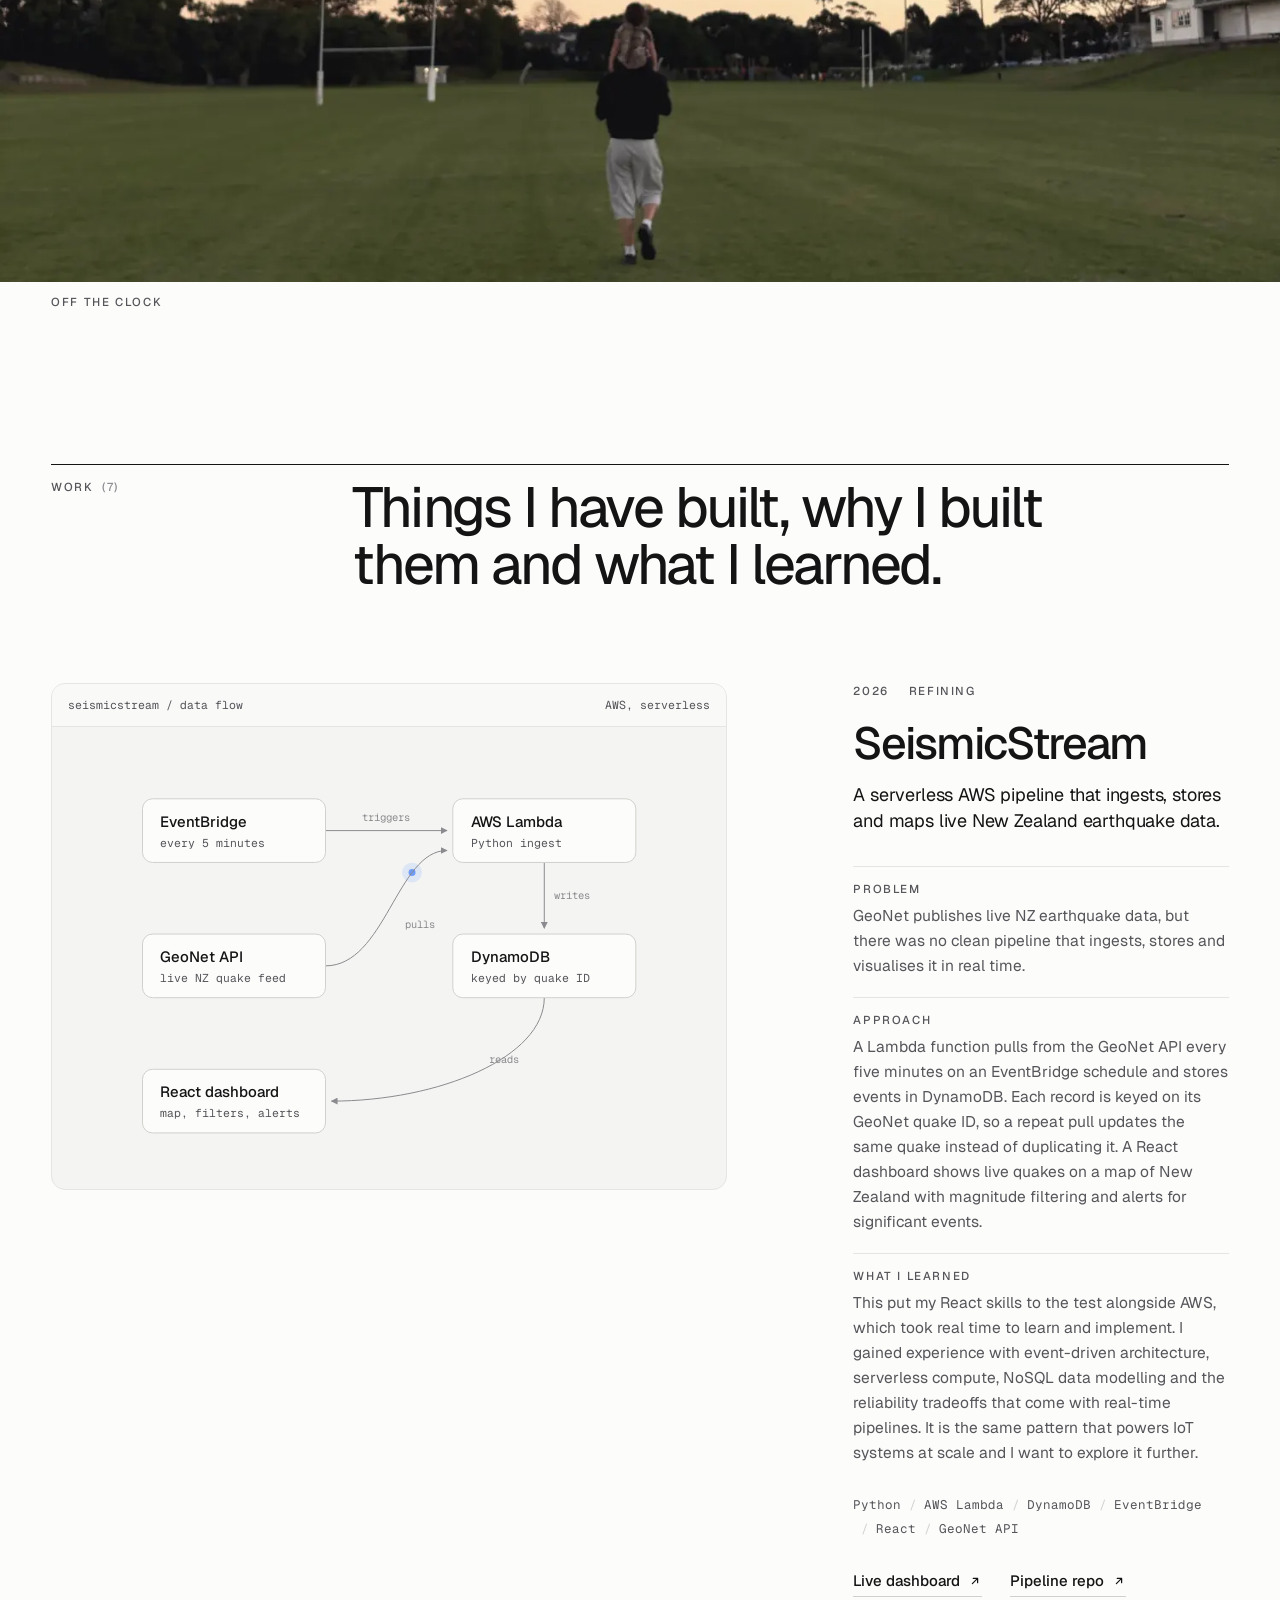
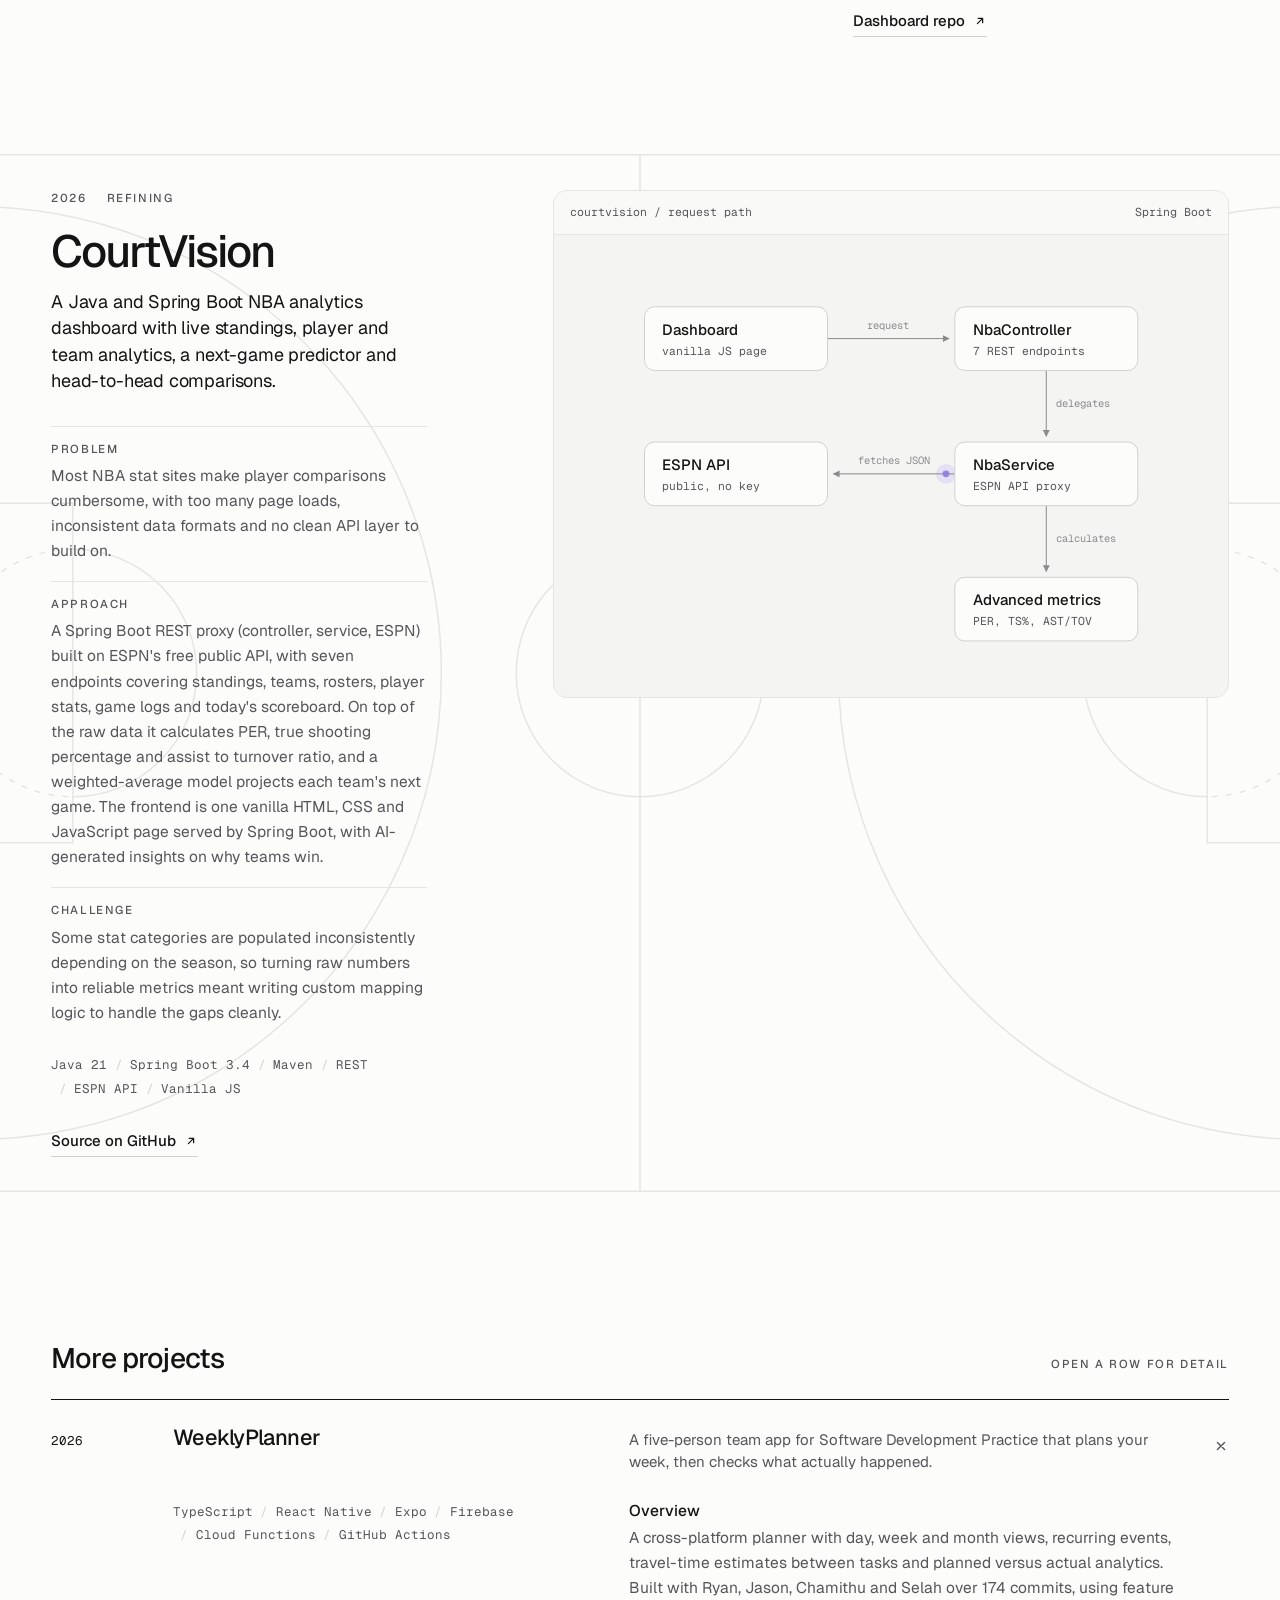
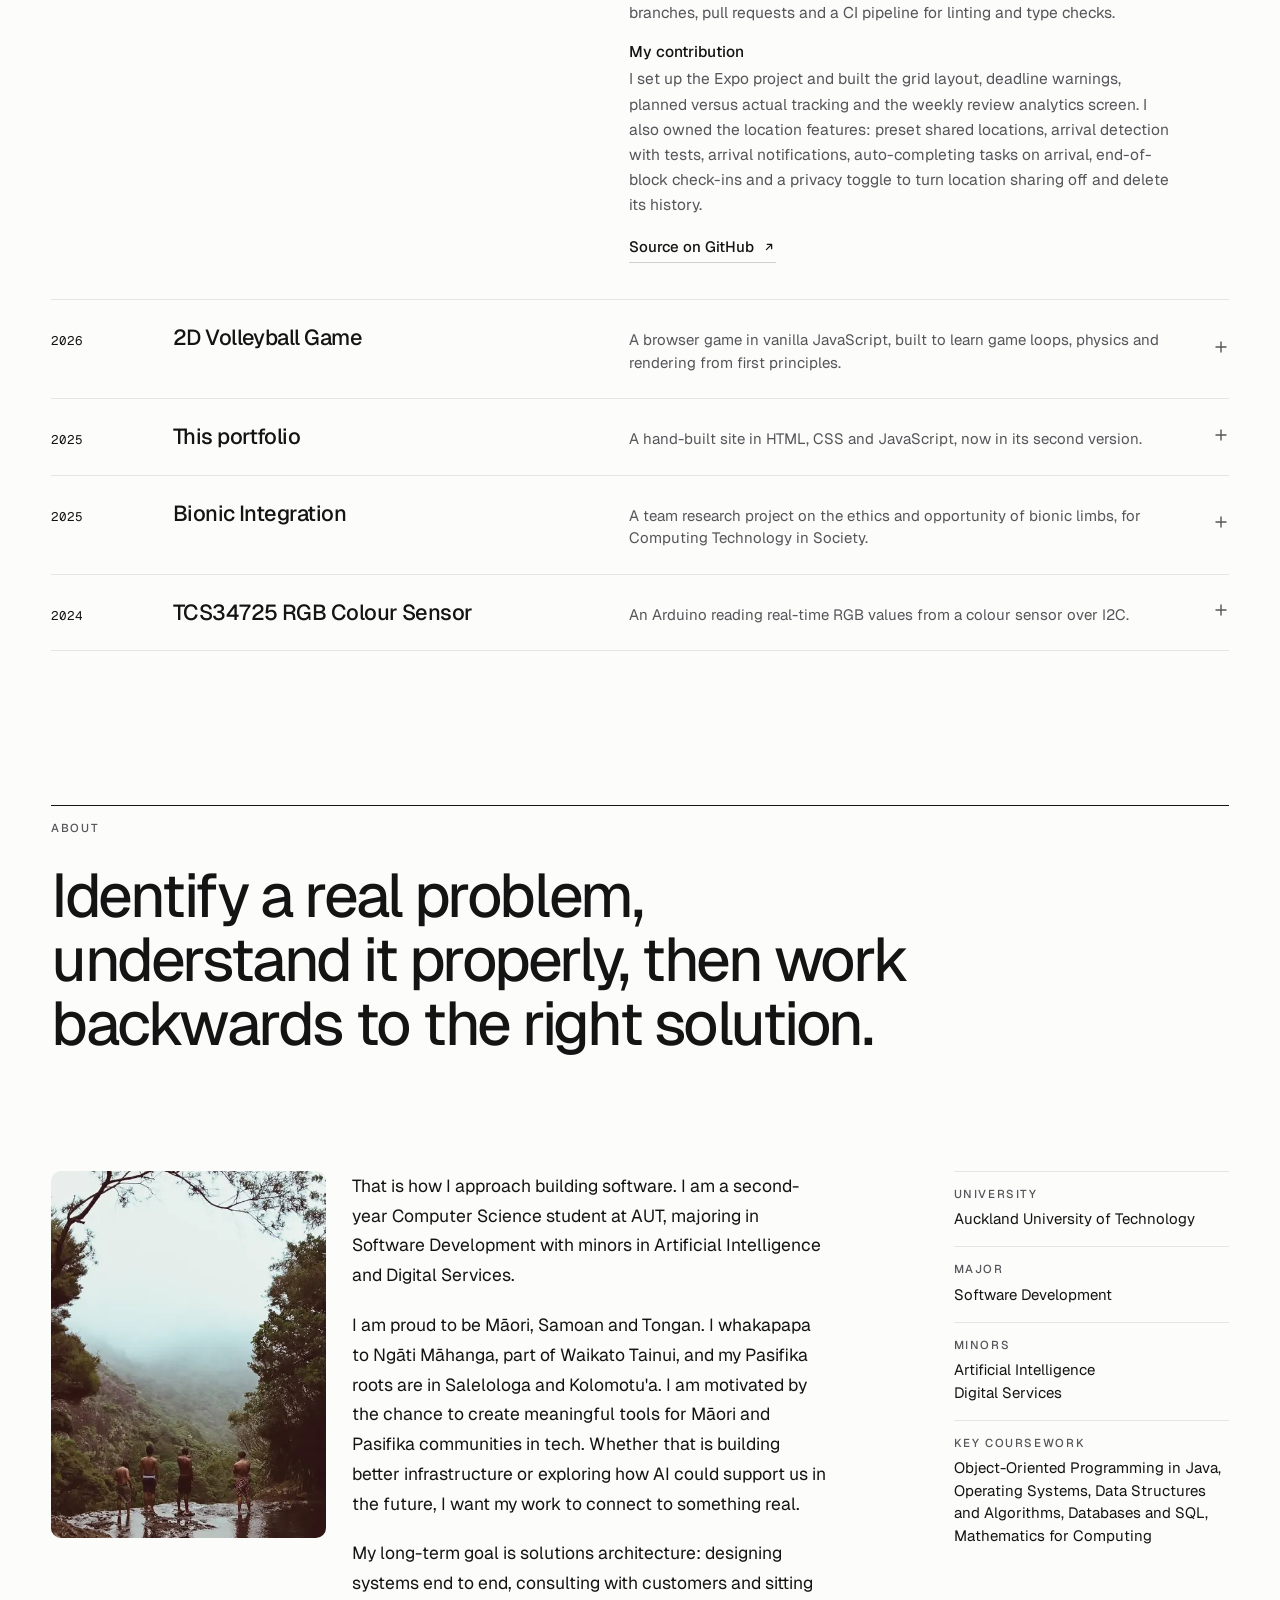
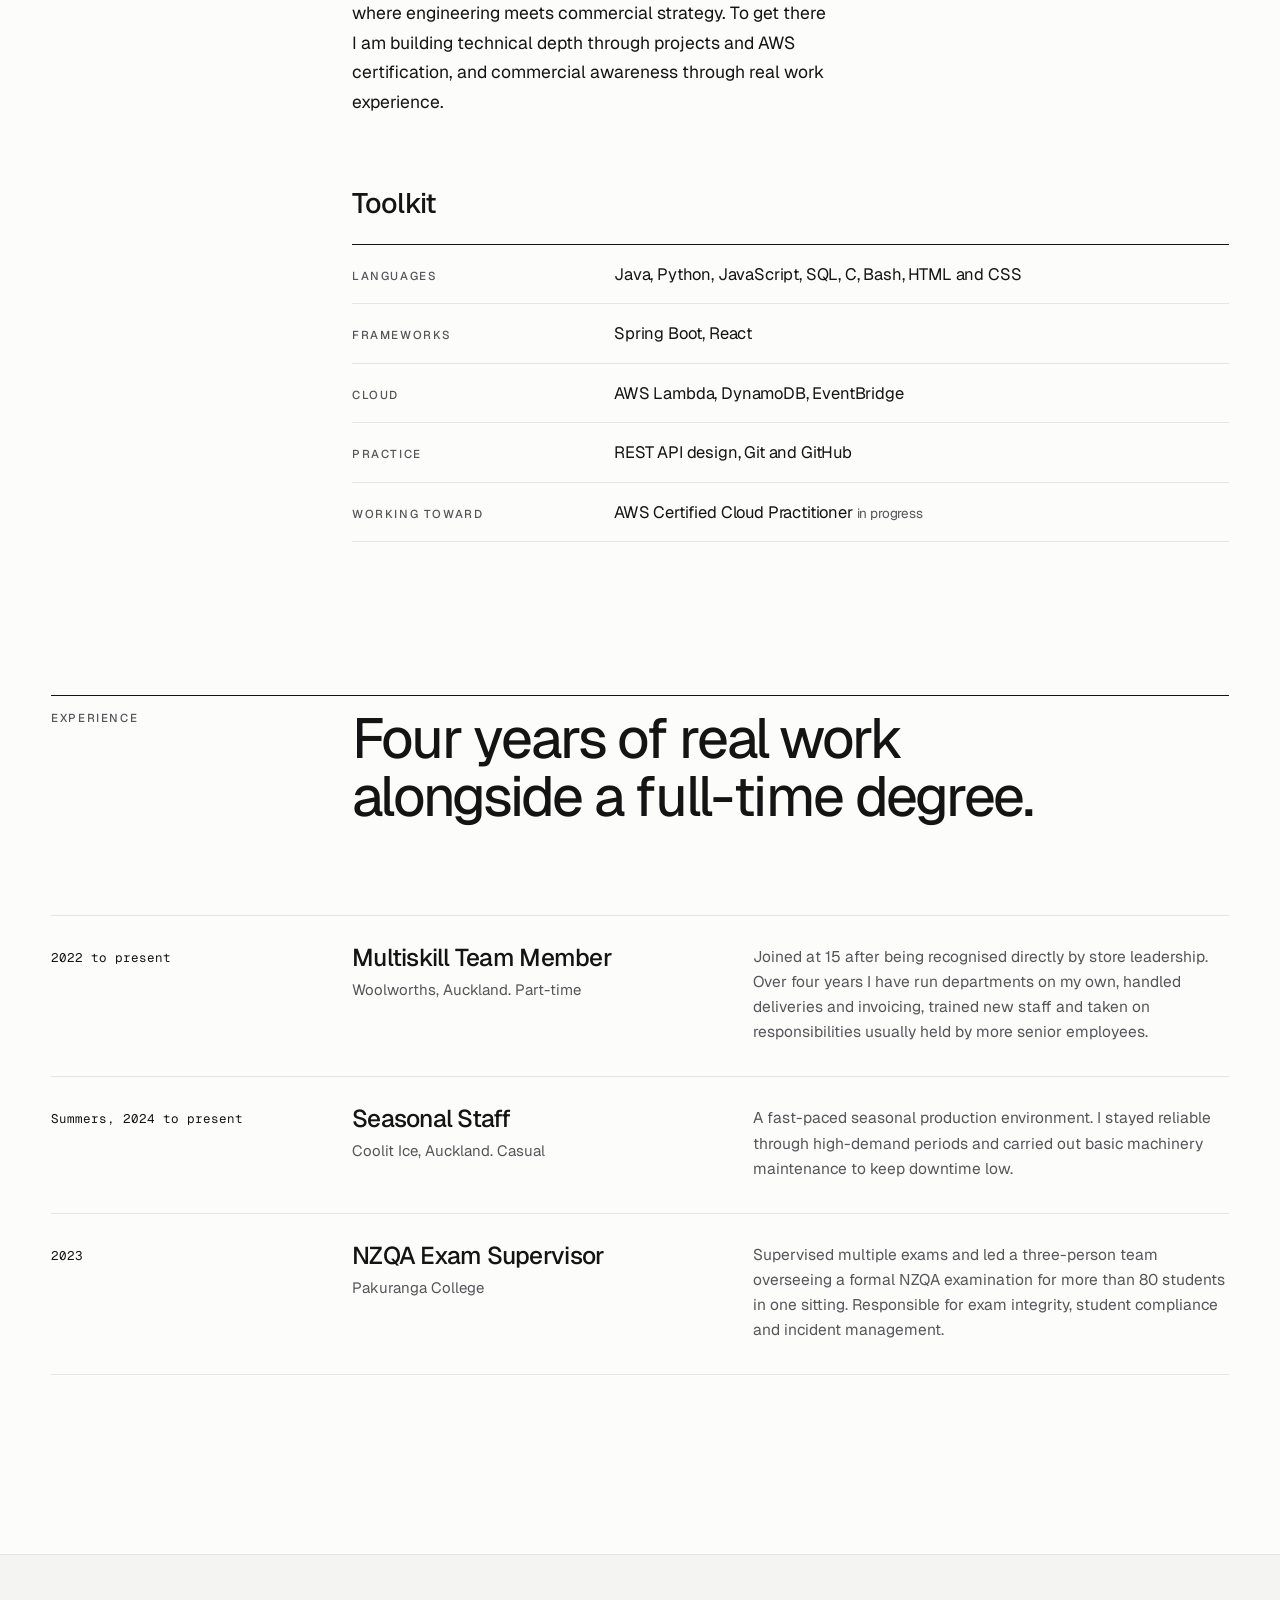
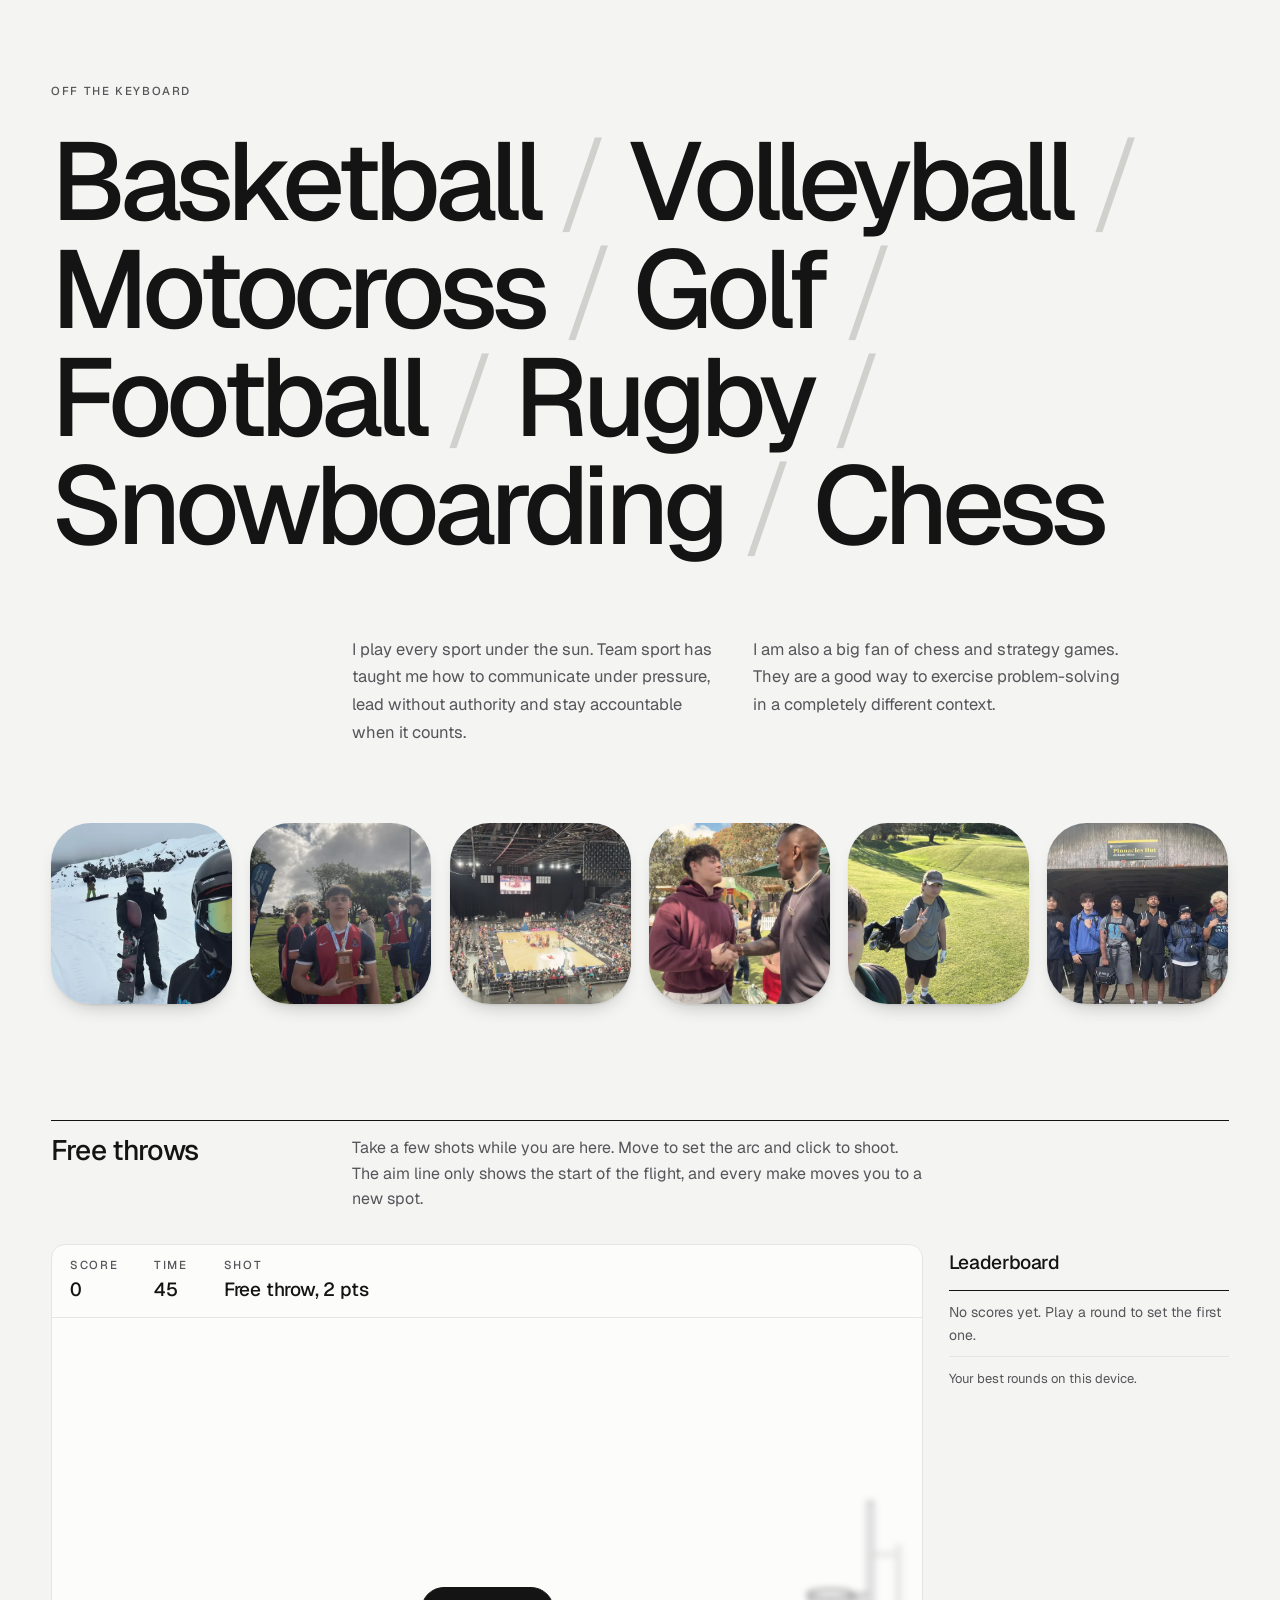
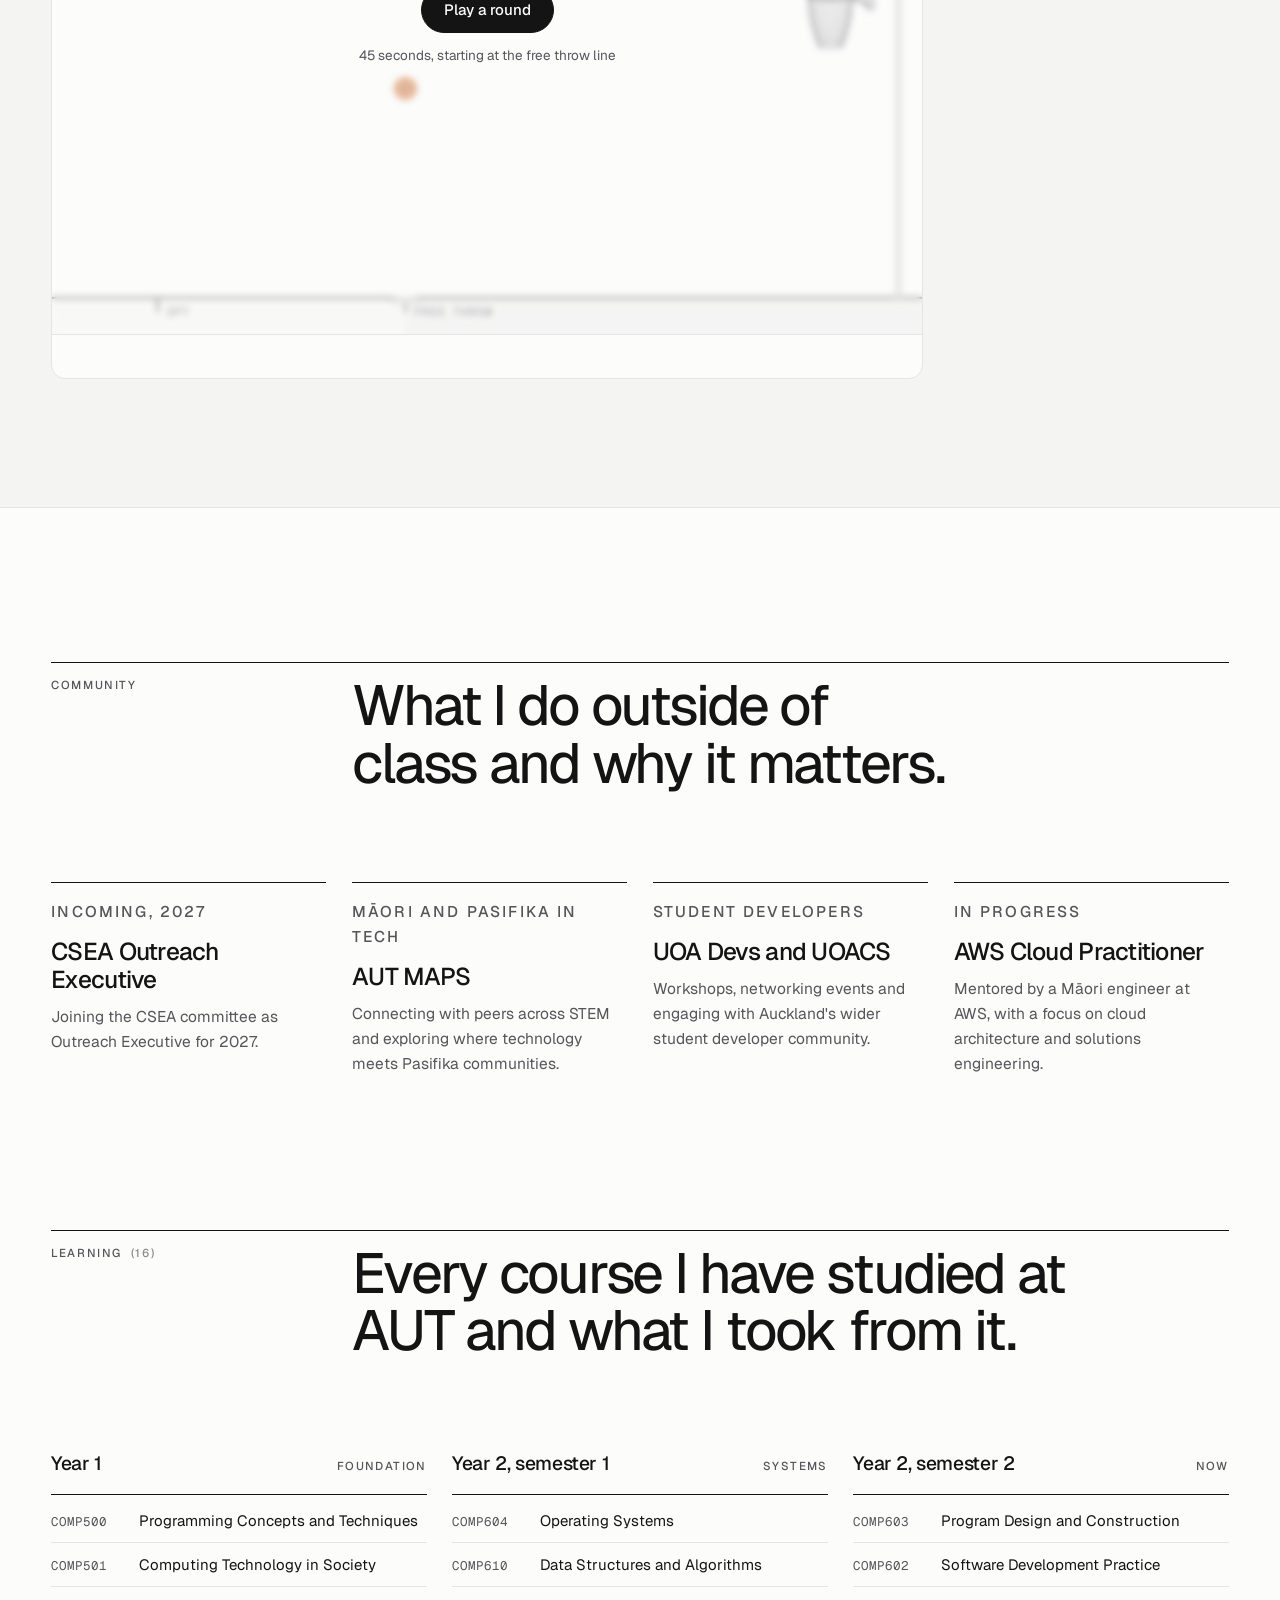
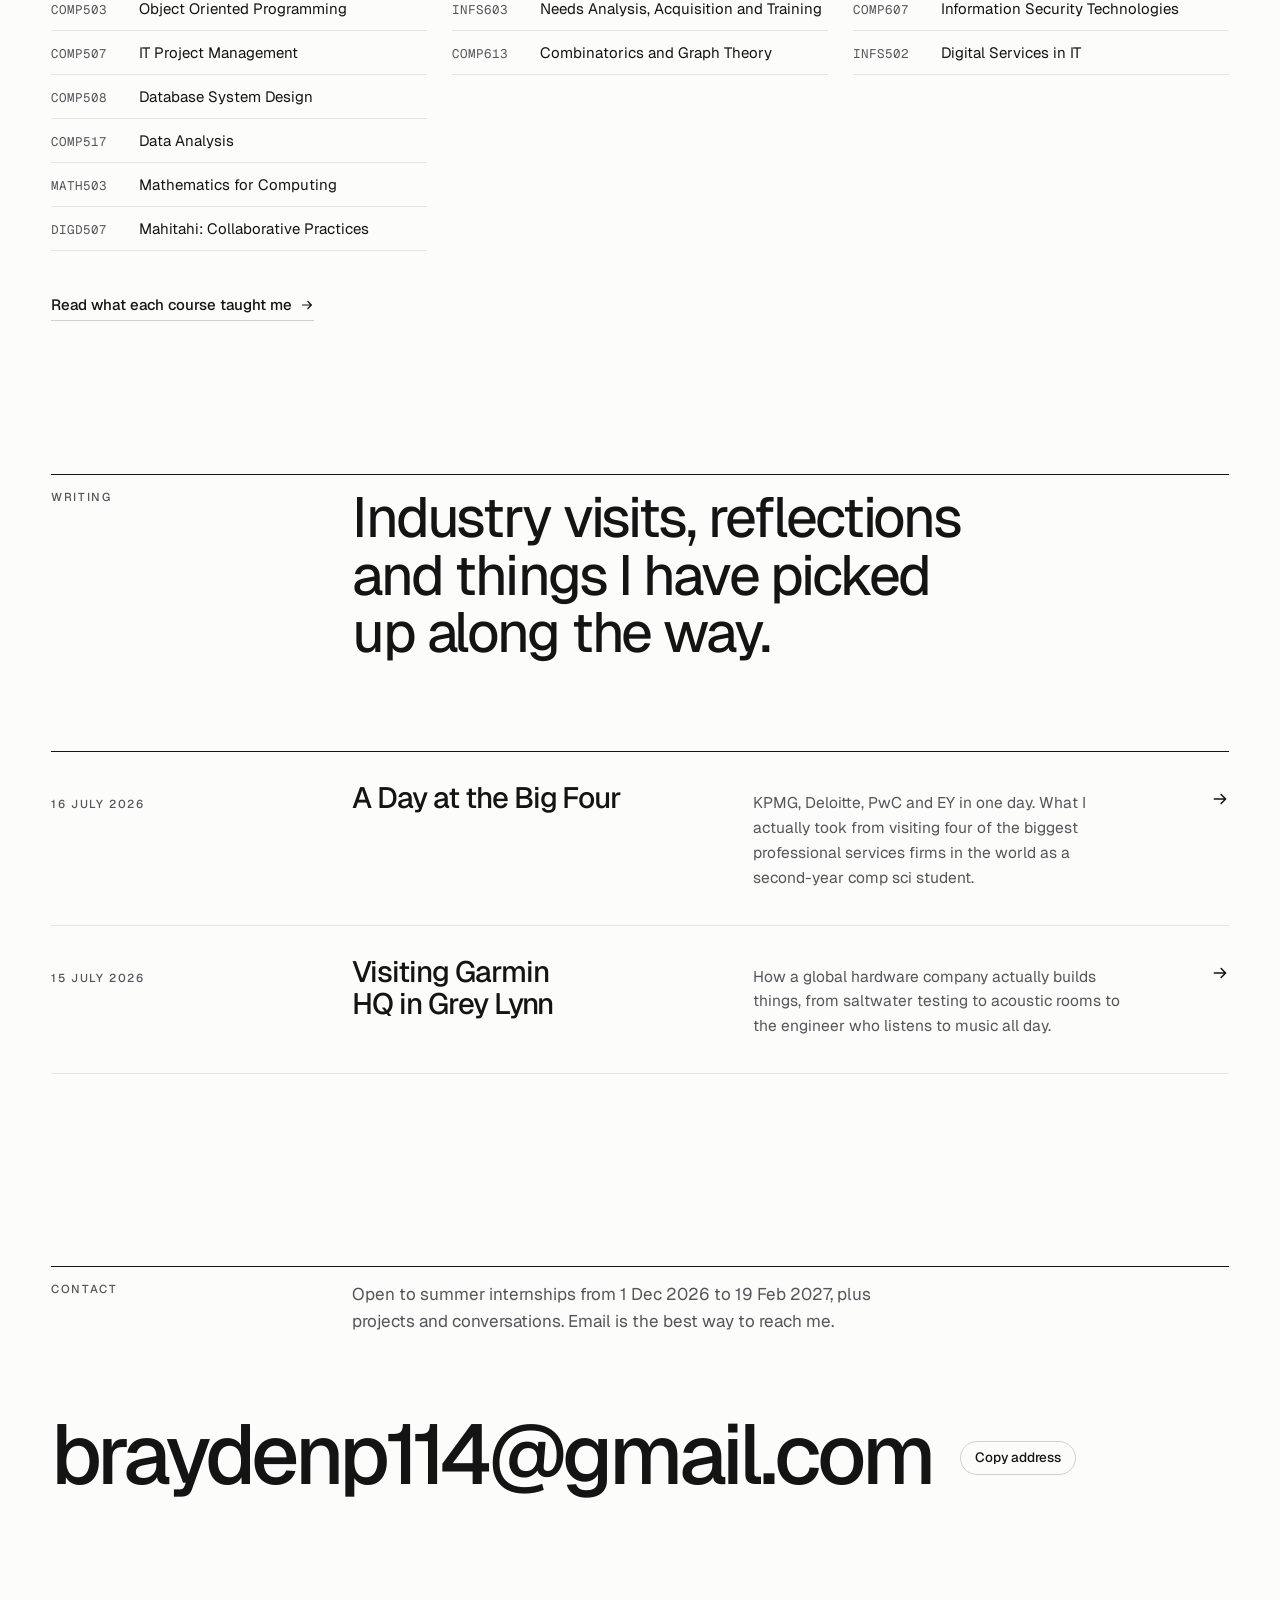
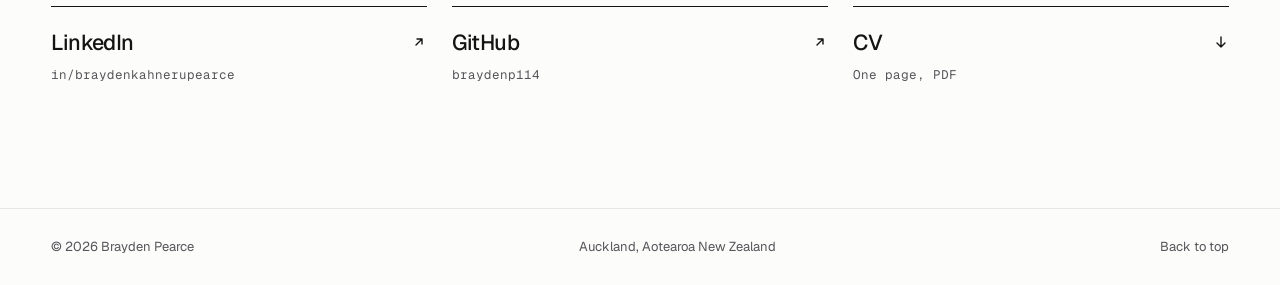
==== commit 6a2256ee: "New portfolio design with photos, free throw game and updated projects" ====
--- a/index.html
+++ b/index.html
@@ -1,223 +1,831 @@
 <!doctype html>
-<html lang="en">
+<html lang="en-NZ">
   <head>
-    <meta charset="UTF-8" />
-    <meta name="viewport" content="width=device-width, initial-scale=1.0" />
-    <title>Brayden Pearce — Software Engineer</title>
+    <meta charset="utf-8" />
+    <meta name="viewport" content="width=device-width, initial-scale=1, viewport-fit=cover" />
+    <title>Brayden Pearce</title>
+    <meta name="claude:viewport-fit-sides" content="cover" />
+    <meta name="description" content="Brayden Pearce is a second-year computer science student at AUT in Auckland, building cloud and backend projects on the way to a career in solutions architecture." />
+    <meta name="theme-color" content="#fcfcfb" />
+    <link rel="canonical" href="https://braydenp114.github.io/" />
+    <meta property="og:type" content="website" />
+    <meta property="og:site_name" content="Brayden Pearce" />
+    <meta property="og:title" content="Brayden Pearce, software development student" />
+    <meta property="og:description" content="Second-year computer science student at AUT building cloud and backend projects. Available for a summer internship, 1 Dec 2026 to 19 Feb 2027." />
+    <meta property="og:url" content="https://braydenp114.github.io/" />
+    <meta name="twitter:card" content="summary" />
+    <link rel="icon" href="favicon.svg" type="image/svg+xml" />
     <link rel="preconnect" href="https://fonts.googleapis.com" />
     <link rel="preconnect" href="https://fonts.gstatic.com" crossorigin />
-    <link
-      href="https://fonts.googleapis.com/css2?family=Inter:opsz,wght@14..32,300;14..32,400;14..32,500;14..32,600&family=Playfair+Display:ital@0;1&display=swap"
-      rel="stylesheet"
-    />
-    <link rel="stylesheet" href="styles.css" />
-    <style>
-      .hero {
-        padding: 8rem 0 4rem 0;
-      }
-      .availability {
-        font-size: 1rem;
-        color: var(--accent);
-        margin-bottom: 1rem;
-        font-weight: 500;
-      }
-      .hero h1 {
-        font-family: "Playfair Display", serif;
-        font-size: clamp(3rem, 8vw, 6rem);
-        font-weight: 500;
-        line-height: 1.1;
-        letter-spacing: -0.02em;
-        margin-bottom: 1.5rem;
-      }
-      .hero h1 i {
-        font-style: italic;
-        color: var(--text-secondary);
-        font-weight: 400;
-      }
-      .hero-desc {
-        font-size: 1.2rem;
-        color: var(--text-secondary);
-        line-height: 1.6;
-        max-width: 55%;
-        margin-bottom: 2.5rem;
-      }
-      .btn-row {
-        display: flex;
-        gap: 1rem;
-        flex-wrap: wrap;
-      }
-      .nav-grid {
-        display: grid;
-        grid-template-columns: repeat(3, 1fr);
-        gap: 1rem;
-        margin-top: 6rem;
-        padding-bottom: 6rem;
-      }
-      .nav-card {
-        background: var(--bg-glass);
-        border: 1px solid var(--border-glass);
-        border-radius: 6px;
-        padding: 2rem;
-        text-decoration: none;
-        color: var(--text-primary);
-        transition:
-          border-color 0.2s,
-          transform 0.2s;
-      }
-      .nav-card:hover {
-        border-color: var(--accent);
-        transform: translateY(-4px);
-      }
-      .nav-card-label {
-        font-size: 0.75rem;
-        font-weight: 600;
-        letter-spacing: 0.1em;
-        text-transform: uppercase;
-        color: var(--accent);
-        margin-bottom: 0.75rem;
-      }
-      .nav-card-title {
-        font-size: 1.3rem;
-        font-weight: 600;
-        margin-bottom: 0.5rem;
-      }
-      .nav-card-desc {
-        font-size: 0.9rem;
-        color: var(--text-muted);
-      }
-      @media (max-width: 900px) {
-        .hero-desc {
-          max-width: 100%;
-        }
-        .nav-grid {
-          grid-template-columns: 1fr;
-        }
-      }
-    </style>
+    <link rel="stylesheet" href="https://fonts.googleapis.com/css2?family=Geist:wght@300..700&family=Geist+Mono:wght@400;500&display=swap" />
+    <link rel="stylesheet" href="styles.css?v=9" />
+    <script defer src="main.js?v=2"></script>
+    <script defer src="game.js?v=5"></script>
     <!-- Google tag (gtag.js) -->
-    <script
-      async
-      src="https://www.googletagmanager.com/gtag/js?id=G-XRCPGDW0BR"
-    ></script>
+    <script async src="https://www.googletagmanager.com/gtag/js?id=G-XRCPGDW0BR"></script>
     <script>
       window.dataLayer = window.dataLayer || [];
       function gtag() {
         dataLayer.push(arguments);
       }
       gtag("js", new Date());
-
       gtag("config", "G-XRCPGDW0BR");
     </script>
   </head>
-  <body>
-    <div class="navbar">
-      <a href="index.html" class="nav-logo">Brayden Pearce</a>
-      <ul class="nav-links">
-        <li><a href="projects.html">Projects</a></li>
-        <li><a href="about.html">About</a></li>
-        <li><a href="experience.html">Experience</a></li>
-        <li><a href="extracurricular.html">Extracurricular</a></li>
-        <li><a href="learning.html">Learning</a></li>
-        <li><a href="blog.html">Blog</a></li>
-        <li><a href="brayden_cv.pdf" download>CV</a></li>
-      </ul>
-    </div>
-
-    <div class="container">
-      <section class="hero fade-in">
-        <div class="availability">Actively seeking internships for 2026</div>
-        <h1>Brayden Pearce<br /><i>Software Engineering</i></h1>
-        <p class="hero-desc">
-          Second-year CS student at AUT. Building a foundation in cloud
-          infrastructure, backend systems and business analysis with a long-term
-          goal in solutions architecture.
-        </p>
-        <div class="btn-row">
-          <a href="projects.html" class="btn-primary">View my work</a>
-          <a href="brayden_cv.pdf" download class="btn-secondary"
-            >Download CV</a
-          >
-        </div>
-
-        <div class="nav-grid">
-          <a href="projects.html" class="nav-card">
-            <div class="nav-card-label">Work</div>
-            <div class="nav-card-title">Projects</div>
-            <div class="nav-card-desc">
-              SeismicStream, CourtVision, and everything else I have built.
-            </div>
-          </a>
-          <a href="about.html" class="nav-card">
-            <div class="nav-card-label">Background</div>
-            <div class="nav-card-title">About Me</div>
-            <div class="nav-card-desc">
-              Who I am, where I am from, and what I am working toward.
-            </div>
-          </a>
-          <a href="experience.html" class="nav-card">
-            <div class="nav-card-label">Career</div>
-            <div class="nav-card-title">Experience</div>
-            <div class="nav-card-desc">
-              Three years at Woolworths and everything in between.
-            </div>
-          </a>
-          <a href="extracurricular.html" class="nav-card">
-            <div class="nav-card-label">Community</div>
-            <div class="nav-card-title">Extracurricular</div>
-            <div class="nav-card-desc">
-              CSEA, MAPS, UOA Devs, sport, and what I do outside of code.
-            </div>
-          </a>
-          <a href="learning.html" class="nav-card">
-            <div class="nav-card-label">Academic</div>
-            <div class="nav-card-title">Learning</div>
-            <div class="nav-card-desc">
-              Every course I have studied at AUT and what I took from it.
-            </div>
-          </a>
-          <a href="blog.html" class="nav-card">
-            <div class="nav-card-label">Writing</div>
-            <div class="nav-card-title">Blog</div>
-            <div class="nav-card-desc">
-              Industry visits, reflections and things I have picked up along the
-              way.
-            </div>
-          </a>
-          <a href="brayden_cv.pdf" download class="nav-card">
-            <div class="nav-card-label">Download</div>
-            <div class="nav-card-title">CV</div>
-            <div class="nav-card-desc">
-              One page summary of everything for recruiters.
-            </div>
-          </a>
+  <body id="top">
+    <a class="skip-link" href="#main">Skip to content</a>
+
+    <header class="site-header">
+      <div class="wrap header-inner">
+        <nav class="nav" id="site-nav" aria-label="Primary">
+          <ul>
+            <li><a href="#work">Work</a></li>
+            <li><a href="#about">About</a></li>
+            <li><a href="#experience">Experience</a></li>
+            <li><a href="#community">Community</a></li>
+            <li><a href="#learning">Learning</a></li>
+            <li><a href="#writing">Writing</a></li>
+            <li><a href="#contact">Contact</a></li>
+          </ul>
+          <span class="nav-ring" aria-hidden="true"></span>
+        </nav>
+        <div class="header-actions">
+          <a class="ball-link" href="#free-throws" aria-label="Play free throws" title="Play free throws"><svg viewBox="0 0 64 64" aria-hidden="true"><defs><radialGradient id="ball-shade" cx="36%" cy="30%" r="72%"><stop offset="0" stop-color="#f7ab62" /><stop offset=".55" stop-color="#e2772d" /><stop offset="1" stop-color="#a94b16" /></radialGradient><clipPath id="ball-clip"><circle cx="32" cy="32" r="29" /></clipPath></defs><circle class="ball-body" cx="32" cy="32" r="29" /><g class="ball-seams" clip-path="url(#ball-clip)"><path d="M3 32h58M32 3v58M13.5 9.5c8.5 10.5 8.5 34.5 0 45M50.5 9.5c-8.5 10.5-8.5 34.5 0 45" /></g><circle class="ball-edge" cx="32" cy="32" r="29" /></svg></a>
+          <a class="btn" href="brayden_cv.pdf" download>CV <svg class="i i-down" viewBox="0 0 16 16" aria-hidden="true"><path d="M8 3v10M4 9l4 4 4-4" /></svg></a>
+          <button class="btn menu-toggle" type="button" aria-expanded="false" aria-controls="site-nav"><span>Menu</span></button>
+        </div>
+      </div>
+    </header>
+
+    <main id="main">
+      <!-- Hero -->
+      <section class="hero" aria-labelledby="hero-name">
+        <div class="hero-light" aria-hidden="true">
+          <svg viewBox="0 0 1440 900" preserveAspectRatio="xMidYMid slice">
+            <defs>
+              <linearGradient id="hero-iris" x1="0" y1="0" x2="1" y2="0">
+                <stop offset="0" stop-color="#7fe3bc" />
+                <stop offset=".38" stop-color="#8db4ff" />
+                <stop offset=".66" stop-color="#bba2ff" />
+                <stop offset="1" stop-color="#ffa3b5" />
+              </linearGradient>
+              <linearGradient id="hero-satin" x1="0" y1="0" x2="0" y2="1">
+                <stop offset="0" stop-color="#e9e9e6" stop-opacity=".9" />
+                <stop offset="1" stop-color="#fcfcfb" stop-opacity="0" />
+              </linearGradient>
+              <filter id="hero-soft" x="-10%" y="-50%" width="120%" height="200%"><feGaussianBlur stdDeviation="16" /></filter>
+              <filter id="hero-glint" x="-10%" y="-50%" width="120%" height="200%"><feGaussianBlur stdDeviation="2.5" /></filter>
+            </defs>
+            <path d="M-80 600 C 280 560 600 520 880 400 S 1280 170 1540 110 L1540 900 L-80 900 Z" fill="url(#hero-satin)" opacity=".55" />
+            <path d="M-80 610 C 280 570 600 530 880 410 S 1280 180 1540 120" fill="none" stroke="url(#hero-iris)" stroke-width="30" opacity=".5" filter="url(#hero-soft)" />
+            <path d="M-80 610 C 280 570 600 530 880 410 S 1280 180 1540 120" fill="none" stroke="url(#hero-iris)" stroke-width="1.2" opacity=".85" />
+            <path d="M-80 650 C 320 610 660 570 930 440 S 1320 220 1540 170" fill="none" stroke="#ffffff" stroke-width="3" opacity=".95" filter="url(#hero-glint)" />
+            <path d="M560 900 C 820 760 1040 600 1540 470" fill="none" stroke="url(#hero-iris)" stroke-width="1" opacity=".3" />
+          </svg>
+        </div>
+
+        <div class="wrap grid hero-inner">
+          <dl class="hero-meta">
+            <div>
+              <dt class="label">Studying</dt>
+              <dd>Computer Science, Software Development<br />Auckland University of Technology</dd>
+            </div>
+            <div>
+              <dt class="label">Based in</dt>
+              <dd>Auckland, Aotearoa New Zealand</dd>
+            </div>
+            <div>
+              <dt class="label">Status</dt>
+              <dd>Seeking a summer internship<br />Available 1 Dec 2026 to 19 Feb 2027</dd>
+            </div>
+          </dl>
+
+          <h1 class="hero-name" id="hero-name">
+            <span class="line"><span>Brayden</span></span>
+            <span class="line"><span>Pearce</span></span>
+          </h1>
+
+          <div class="hero-foot">
+            <p class="lede">
+              Second-year computer science student at AUT, building a foundation in cloud infrastructure, backend systems and business
+              analysis. The long-term goal is solutions architecture.
+            </p>
+            <ul class="hero-actions">
+              <li>
+                <a href="#work">Selected work <svg class="i i-down" viewBox="0 0 16 16" aria-hidden="true"><path d="M8 3v10M4 9l4 4 4-4" /></svg></a>
+              </li>
+              <li>
+                <a href="#contact">Get in touch <svg class="i i-right" viewBox="0 0 16 16" aria-hidden="true"><path d="M3 8h10M9 4l4 4-4 4" /></svg></a>
+              </li>
+              <li>
+                <a href="brayden_cv.pdf" download><span>Download CV <small>PDF</small></span><svg class="i i-down" viewBox="0 0 16 16" aria-hidden="true"><path d="M8 3v10M4 9l4 4 4-4" /></svg></a>
+              </li>
+            </ul>
+          </div>
         </div>
       </section>
 
-      <footer>
-        <div>© 2026 Brayden Pearce · Auckland, NZ</div>
-        <div class="footer-links">
-          <a href="mailto:braydenp114@gmail.com">Email</a>
-          <a href="https://github.com/braydenp114">GitHub</a>
-          <a href="https://linkedin.com/in/braydenkahnerupearce">LinkedIn</a>
-        </div>
-      </footer>
-    </div>
-
-    <script>
-      const observer = new IntersectionObserver(
-        (entries) => {
-          entries.forEach((entry) => {
-            if (entry.isIntersecting) {
-              entry.target.classList.add("visible");
-              observer.unobserve(entry.target);
-            }
-          });
-        },
-        { threshold: 0.1 },
-      );
-      document
-        .querySelectorAll(".fade-in")
-        .forEach((el) => observer.observe(el));
-    </script>
+      <!-- A full-width photo between the introduction and the work -->
+      <figure class="photo-wide">
+        <img
+          src="images/field-lg.webp"
+          srcset="images/field-sm.webp 900w, images/field-lg.webp 1500w"
+          sizes="100vw"
+          width="1500"
+          height="2000"
+          alt="Brayden from behind, walking across a rugby field at dusk with a small child on his shoulders"
+          loading="lazy"
+          decoding="async"
+        />
+        <figcaption class="wrap"><span class="label">Off the clock</span></figcaption>
+      </figure>
+
+      <!-- Work -->
+      <section class="section" id="work" aria-labelledby="work-title">
+        <div class="wrap">
+          <header class="grid section-head reveal">
+            <p class="label">Work <span class="count">(7)</span></p>
+            <h2 id="work-title">Things I have built, why I built them and what I learned.</h2>
+          </header>
+
+          <article class="grid feature reveal" aria-labelledby="p-seismic">
+            <figure class="plate">
+              <figcaption class="plate-bar"><span>seismicstream / data flow</span><span>AWS, serverless</span></figcaption>
+              <div class="plate-body">
+                <svg class="diagram" viewBox="0 0 560 400" role="img" aria-labelledby="d-seismic-title">
+                  <title id="d-seismic-title">SeismicStream data flow: an EventBridge schedule triggers a Python Lambda every five minutes, which pulls quakes from the GeoNet API and writes them to DynamoDB. A React dashboard reads the stored events.</title>
+                  <defs>
+                    <marker id="ah-s" viewBox="0 0 8 8" refX="7" refY="4" markerWidth="7" markerHeight="7" orient="auto-start-reverse"><path class="d-arrow" d="M0 0 8 4 0 8z" /></marker>
+                  </defs>
+                  <!-- One 9 s cycle: the schedule fires (green dot, EventBridge to Lambda), then a quake
+                       travels along the drawn arrows: GeoNet, Lambda, DynamoDB, dashboard. Each path
+                       runs centre to centre, so the dots start and finish hidden under a node. -->
+                  <g>
+                    <circle r="9" fill="#7fe3bc" opacity=".35" />
+                    <circle r="3.5" fill="#3fbf86" />
+                    <animateMotion dur="9s" repeatCount="indefinite" calcMode="linear" keyPoints="0;1;1" keyTimes="0;0.3;1" path="M124 72 H436" />
+                  </g>
+                  <g>
+                    <circle r="10" fill="#8db4ff" opacity=".22" />
+                    <circle r="3.5" fill="#6f9cf5" />
+                    <animateMotion dur="9s" repeatCount="indefinite" calcMode="linear" keyPoints="0;0;1" keyTimes="0;0.3;1" path="M124 208 H216 C276 208 288 92 338 92 H436 V240 C436 300 330 344 222 344 H124" />
+                  </g>
+                  <path class="d-edge" d="M216 72 H338" marker-end="url(#ah-s)" />
+                  <text class="d-label" x="277" y="62" text-anchor="middle">triggers</text>
+                  <path class="d-edge" d="M216 208 C276 208 288 92 338 92" marker-end="url(#ah-s)" />
+                  <text class="d-label" x="296" y="170">pulls</text>
+                  <path class="d-edge" d="M436 104 V170" marker-end="url(#ah-s)" />
+                  <text class="d-label" x="446" y="141">writes</text>
+                  <path class="d-edge" d="M436 240 C436 300 330 344 222 344" marker-end="url(#ah-s)" />
+                  <text class="d-label" x="380" y="306">reads</text>
+
+                  <rect class="d-node" x="32" y="40" width="184" height="64" rx="10" />
+                  <text class="d-name" x="50" y="68">EventBridge</text>
+                  <text class="d-role" x="50" y="88">every 5 minutes</text>
+                  <rect class="d-node" x="344" y="40" width="184" height="64" rx="10" />
+                  <text class="d-name" x="362" y="68">AWS Lambda</text>
+                  <text class="d-role" x="362" y="88">Python ingest</text>
+                  <rect class="d-node" x="32" y="176" width="184" height="64" rx="10" />
+                  <text class="d-name" x="50" y="204">GeoNet API</text>
+                  <text class="d-role" x="50" y="224">live NZ quake feed</text>
+                  <rect class="d-node" x="344" y="176" width="184" height="64" rx="10" />
+                  <text class="d-name" x="362" y="204">DynamoDB</text>
+                  <text class="d-role" x="362" y="224">keyed by quake ID</text>
+                  <rect class="d-node" x="32" y="312" width="184" height="64" rx="10" />
+                  <text class="d-name" x="50" y="340">React dashboard</text>
+                  <text class="d-role" x="50" y="360">map, filters, alerts</text>
+                </svg>
+                <ol class="flow" aria-label="SeismicStream data flow">
+                  <li class="flow-node">EventBridge <span class="mono">every 5 minutes</span></li>
+                  <li class="flow-edge">triggers</li>
+                  <li class="flow-node">AWS Lambda <span class="mono">Python ingest, pulls the GeoNet API</span></li>
+                  <li class="flow-edge">writes</li>
+                  <li class="flow-node">DynamoDB <span class="mono">keyed by quake ID</span></li>
+                  <li class="flow-edge">reads</li>
+                  <li class="flow-node">React dashboard <span class="mono">map, filters, alerts</span></li>
+                </ol>
+              </div>
+            </figure>
+
+            <div class="feature-body">
+              <div class="feature-meta"><span class="label">2026</span><span class="label">Refining</span></div>
+              <h3 id="p-seismic">SeismicStream</h3>
+              <p class="feature-sum">A serverless AWS pipeline that ingests, stores and maps live New Zealand earthquake data.</p>
+              <dl class="case">
+                <div>
+                  <dt class="label">Problem</dt>
+                  <dd>GeoNet publishes live NZ earthquake data, but there was no clean pipeline that ingests, stores and visualises it in real time.</dd>
+                </div>
+                <div>
+                  <dt class="label">Approach</dt>
+                  <dd>
+                    A Lambda function pulls from the GeoNet API every five minutes on an EventBridge schedule and stores events in DynamoDB. Each
+                    record is keyed on its GeoNet quake ID, so a repeat pull updates the same quake instead of duplicating it. A React dashboard
+                    shows live quakes on a map of New Zealand with magnitude filtering and alerts for significant events.
+                  </dd>
+                </div>
+                <div>
+                  <dt class="label">What I learned</dt>
+                  <dd>
+                    This put my React skills to the test alongside AWS, which took real time to learn and implement. I gained experience with
+                    event-driven architecture, serverless compute, NoSQL data modelling and the reliability tradeoffs that come with real-time
+                    pipelines. It is the same pattern that powers IoT systems at scale and I want to explore it further.
+                  </dd>
+                </div>
+              </dl>
+              <p class="stack"><span>Python</span><span>AWS Lambda</span><span>DynamoDB</span><span>EventBridge</span><span>React</span><span>GeoNet API</span></p>
+              <div class="link-row">
+                <a class="link-arrow" href="http://seismicstream-dashboard.s3-website-ap-southeast-2.amazonaws.com" target="_blank" rel="noopener">Live dashboard <svg class="i i-out" viewBox="0 0 16 16" aria-hidden="true"><path d="M5 11 11 5M6 5h5v5" /></svg></a>
+                <a class="link-arrow" href="https://github.com/braydenp114/seismicstream" target="_blank" rel="noopener">Pipeline repo <svg class="i i-out" viewBox="0 0 16 16" aria-hidden="true"><path d="M5 11 11 5M6 5h5v5" /></svg></a>
+                <a class="link-arrow" href="https://github.com/braydenp114/seismicstream-dashboard" target="_blank" rel="noopener">Dashboard repo <svg class="i i-out" viewBox="0 0 16 16" aria-hidden="true"><path d="M5 11 11 5M6 5h5v5" /></svg></a>
+              </div>
+            </div>
+          </article>
+
+          <article class="grid feature is-flipped has-court reveal" aria-labelledby="p-court">
+            <!-- A full court to scale (28 m by 15 m, 48 units per metre), drawn faintly behind the project -->
+            <svg class="court-lines" viewBox="0 0 1400 760" preserveAspectRatio="xMidYMid slice" aria-hidden="true">
+              <rect x="28" y="20" width="1344" height="720" />
+              <line x1="700" y1="20" x2="700" y2="740" />
+              <circle cx="700" cy="380" r="86" />
+              <!-- Left end -->
+              <rect x="28" y="262" width="278" height="236" />
+              <path d="M306 294 A86 86 0 0 1 306 466" />
+              <path class="dashed" d="M306 294 A86 86 0 0 0 306 466" />
+              <path d="M28 63 H171 A324 324 0 1 1 171 697 H28" />
+              <path d="M104 320 A60 60 0 0 1 104 440" />
+              <line x1="86" y1="351" x2="86" y2="409" />
+              <circle cx="104" cy="380" r="11" />
+              <!-- Right end -->
+              <rect x="1094" y="262" width="278" height="236" />
+              <path d="M1094 294 A86 86 0 0 0 1094 466" />
+              <path class="dashed" d="M1094 294 A86 86 0 0 1 1094 466" />
+              <path d="M1372 63 H1229 A324 324 0 1 0 1229 697 H1372" />
+              <path d="M1296 320 A60 60 0 0 0 1296 440" />
+              <line x1="1314" y1="351" x2="1314" y2="409" />
+              <circle cx="1296" cy="380" r="11" />
+            </svg>
+            <figure class="plate">
+              <figcaption class="plate-bar"><span>courtvision / request path</span><span>Spring Boot</span></figcaption>
+              <div class="plate-body">
+                <svg class="diagram" viewBox="0 0 560 400" role="img" aria-labelledby="d-court-title">
+                  <title id="d-court-title">CourtVision request path: the browser dashboard calls a REST endpoint on the NbaController, which delegates to the NbaService. The service proxies ESPN's public API, which returns JSON, and calculates advanced metrics such as PER and true shooting percentage.</title>
+                  <defs>
+                    <marker id="ah-c" viewBox="0 0 8 8" refX="7" refY="4" markerWidth="7" markerHeight="7" orient="auto-start-reverse"><path class="d-arrow" d="M0 0 8 4 0 8z" /></marker>
+                  </defs>
+                  <g>
+                    <circle r="10" fill="#bba2ff" opacity=".25" />
+                    <circle r="3.5" fill="#9c80f2" />
+                    <animateMotion dur="6s" repeatCount="indefinite" path="M124 72 H436 V208 H124" />
+                  </g>
+                  <path class="d-edge" d="M216 72 H338" marker-end="url(#ah-c)" />
+                  <text class="d-label" x="277" y="62" text-anchor="middle">request</text>
+                  <path class="d-edge" d="M436 104 V170" marker-end="url(#ah-c)" />
+                  <text class="d-label" x="446" y="141">delegates</text>
+                  <path class="d-edge" d="M344 208 H222" marker-end="url(#ah-c)" />
+                  <text class="d-label" x="283" y="198" text-anchor="middle">fetches JSON</text>
+                  <path class="d-edge" d="M436 240 V306" marker-end="url(#ah-c)" />
+                  <text class="d-label" x="446" y="277">calculates</text>
+
+                  <rect class="d-node" x="32" y="40" width="184" height="64" rx="10" />
+                  <text class="d-name" x="50" y="68">Dashboard</text>
+                  <text class="d-role" x="50" y="88">vanilla JS page</text>
+                  <rect class="d-node" x="344" y="40" width="184" height="64" rx="10" />
+                  <text class="d-name" x="362" y="68">NbaController</text>
+                  <text class="d-role" x="362" y="88">7 REST endpoints</text>
+                  <rect class="d-node" x="344" y="176" width="184" height="64" rx="10" />
+                  <text class="d-name" x="362" y="204">NbaService</text>
+                  <text class="d-role" x="362" y="224">ESPN API proxy</text>
+                  <rect class="d-node" x="32" y="176" width="184" height="64" rx="10" />
+                  <text class="d-name" x="50" y="204">ESPN API</text>
+                  <text class="d-role" x="50" y="224">public, no key</text>
+                  <rect class="d-node" x="344" y="312" width="184" height="64" rx="10" />
+                  <text class="d-name" x="362" y="340">Advanced metrics</text>
+                  <text class="d-role" x="362" y="360">PER, TS%, AST/TOV</text>
+                </svg>
+                <ol class="flow" aria-label="CourtVision request path">
+                  <li class="flow-node">Dashboard <span class="mono">vanilla JS page</span></li>
+                  <li class="flow-edge">request</li>
+                  <li class="flow-node">NbaController <span class="mono">7 REST endpoints</span></li>
+                  <li class="flow-edge">delegates</li>
+                  <li class="flow-node">NbaService <span class="mono">ESPN API proxy</span></li>
+                  <li class="flow-edge">fetches JSON</li>
+                  <li class="flow-node">ESPN API <span class="mono">public, no key</span></li>
+                  <li class="flow-edge">calculates</li>
+                  <li class="flow-node">Advanced metrics <span class="mono">PER, TS%, AST/TOV</span></li>
+                </ol>
+              </div>
+            </figure>
+
+            <div class="feature-body">
+              <div class="feature-meta"><span class="label">2026</span><span class="label">Refining</span></div>
+              <h3 id="p-court">CourtVision</h3>
+              <p class="feature-sum">A Java and Spring Boot NBA analytics dashboard with live standings, player and team analytics, a next-game predictor and head-to-head comparisons.</p>
+              <dl class="case">
+                <div>
+                  <dt class="label">Problem</dt>
+                  <dd>Most NBA stat sites make player comparisons cumbersome, with too many page loads, inconsistent data formats and no clean API layer to build on.</dd>
+                </div>
+                <div>
+                  <dt class="label">Approach</dt>
+                  <dd>
+                    A Spring Boot REST proxy (controller, service, ESPN) built on ESPN's free public API, with seven endpoints covering
+                    standings, teams, rosters, player stats, game logs and today's scoreboard. On top of the raw data it calculates PER, true
+                    shooting percentage and assist to turnover ratio, and a weighted-average model projects each team's next game. The
+                    frontend is one vanilla HTML, CSS and JavaScript page served by Spring Boot, with AI-generated insights on why teams win.
+                  </dd>
+                </div>
+                <div>
+                  <dt class="label">Challenge</dt>
+                  <dd>
+                    Some stat categories are populated inconsistently depending on the season, so turning raw numbers into reliable metrics
+                    meant writing custom mapping logic to handle the gaps cleanly.
+                  </dd>
+                </div>
+              </dl>
+              <p class="stack"><span>Java 21</span><span>Spring Boot 3.4</span><span>Maven</span><span>REST</span><span>ESPN API</span><span>Vanilla JS</span></p>
+              <div class="link-row">
+                <a class="link-arrow" href="https://github.com/braydenp114/CourtVision-Project-2026" target="_blank" rel="noopener">Source on GitHub <svg class="i i-out" viewBox="0 0 16 16" aria-hidden="true"><path d="M5 11 11 5M6 5h5v5" /></svg></a>
+              </div>
+            </div>
+          </article>
+
+          <div class="index-block reveal">
+            <div class="index-title">
+              <h3>More projects</h3>
+              <span class="label">Open a row for detail</span>
+            </div>
+            <ul class="index">
+              <li>
+                <details open>
+                  <summary class="ix-row">
+                    <span class="ix-year mono">2026</span>
+                    <span class="ix-title">WeeklyPlanner</span>
+                    <span class="ix-desc">A five-person team app for Software Development Practice that plans your week, then checks what actually happened.</span>
+                    <span class="ix-toggle"><svg class="i" viewBox="0 0 16 16" aria-hidden="true"><path d="M8 3v10M3 8h10" /></svg></span>
+                  </summary>
+                  <div class="ix-row ix-body">
+                    <p class="stack"><span>TypeScript</span><span>React Native</span><span>Expo</span><span>Firebase</span><span>Cloud Functions</span><span>GitHub Actions</span></p>
+                    <div class="ix-notes">
+                      <p><strong>Overview</strong>A cross-platform planner with day, week and month views, recurring events, travel-time estimates between tasks and planned versus actual analytics. Built with Ryan, Jason, Chamithu and Selah over 174 commits, using feature branches, pull requests and a CI pipeline for linting and type checks.</p>
+                      <p><strong>My contribution</strong>I set up the Expo project and built the grid layout, deadline warnings, planned versus actual tracking and the weekly review analytics screen. I also owned the location features: preset shared locations, arrival detection with tests, arrival notifications, auto-completing tasks on arrival, end-of-block check-ins and a privacy toggle to turn location sharing off and delete its history.</p>
+                      <div class="link-row">
+                        <a class="link-arrow" href="https://github.com/braydenp114/WeeklyPlanner" target="_blank" rel="noopener">Source on GitHub <svg class="i i-out" viewBox="0 0 16 16" aria-hidden="true"><path d="M5 11 11 5M6 5h5v5" /></svg></a>
+                      </div>
+                    </div>
+                  </div>
+                </details>
+              </li>
+              <li>
+                <details>
+                  <summary class="ix-row">
+                    <span class="ix-year mono">2026</span>
+                    <span class="ix-title">2D Volleyball Game</span>
+                    <span class="ix-desc">A browser game in vanilla JavaScript, built to learn game loops, physics and rendering from first principles.</span>
+                    <span class="ix-toggle"><svg class="i" viewBox="0 0 16 16" aria-hidden="true"><path d="M8 3v10M3 8h10" /></svg></span>
+                  </summary>
+                  <div class="ix-row ix-body">
+                    <p class="stack"><span>JavaScript</span><span>HTML Canvas</span><span>Game physics</span><span>requestAnimationFrame</span></p>
+                    <div class="ix-notes">
+                      <p><strong>Status</strong>In development.</p>
+                      <p><strong>Current state</strong>Core limb and ball physics are working: collision detection, velocity and angle-based reflection. I am iterating on a jump and spike mechanic before moving on.</p>
+                      <p class="ix-pending">A playable alpha is not public yet.</p>
+                    </div>
+                  </div>
+                </details>
+              </li>
+              <li>
+                <details>
+                  <summary class="ix-row">
+                    <span class="ix-year mono">2025</span>
+                    <span class="ix-title">This portfolio</span>
+                    <span class="ix-desc">A hand-built site in HTML, CSS and JavaScript, now in its second version.</span>
+                    <span class="ix-toggle"><svg class="i" viewBox="0 0 16 16" aria-hidden="true"><path d="M8 3v10M3 8h10" /></svg></span>
+                  </summary>
+                  <div class="ix-row ix-body">
+                    <p class="stack"><span>HTML</span><span>CSS</span><span>JavaScript</span><span>Intersection Observer</span></p>
+                    <div class="ix-notes">
+                      <p><strong>Overview</strong>I used AI tooling throughout the design and development process, which is how I work. The skill was in knowing what to ask for, what to change and how to make the output actually mine. The result reflects my own design decisions, not a template.</p>
+                      <p><strong>Technical focus</strong>CSS custom properties for a consistent design system, an Intersection Observer for scroll-aware navigation and entrances, native details elements for these expandable rows and a responsive layout from mobile up.</p>
+                    </div>
+                  </div>
+                </details>
+              </li>
+              <li>
+                <details>
+                  <summary class="ix-row">
+                    <span class="ix-year mono">2025</span>
+                    <span class="ix-title">Bionic Integration</span>
+                    <span class="ix-desc">A team research project on the ethics and opportunity of bionic limbs, for Computing Technology in Society.</span>
+                    <span class="ix-toggle"><svg class="i" viewBox="0 0 16 16" aria-hidden="true"><path d="M8 3v10M3 8h10" /></svg></span>
+                  </summary>
+                  <div class="ix-row ix-body">
+                    <p class="stack"><span>HTML</span><span>CSS</span><span>Git</span><span>Technical research</span><span>Data privacy</span></p>
+                    <div class="ix-notes">
+                      <p><strong>Context</strong>We investigated bionic integration as an emerging technology, weighing its technical feasibility against its broader societal implications.</p>
+                      <p><strong>My contribution</strong>Built the team's presentation website and led research into the technical architecture of modern bionic limbs, focusing on the privacy implications of prosthetics that collect continuous usage data.</p>
+                      <div class="link-row">
+                        <a class="link-arrow" href="https://braydenp114.github.io/Bionic-Integration-Website-2025/" target="_blank" rel="noopener">Live site <svg class="i i-out" viewBox="0 0 16 16" aria-hidden="true"><path d="M5 11 11 5M6 5h5v5" /></svg></a>
+                        <a class="link-arrow" href="https://github.com/braydenp114/Bionic-Integration-Website-2025" target="_blank" rel="noopener">Repo <svg class="i i-out" viewBox="0 0 16 16" aria-hidden="true"><path d="M5 11 11 5M6 5h5v5" /></svg></a>
+                      </div>
+                    </div>
+                  </div>
+                </details>
+              </li>
+              <li>
+                <details>
+                  <summary class="ix-row">
+                    <span class="ix-year mono">2024</span>
+                    <span class="ix-title">TCS34725 RGB Colour Sensor</span>
+                    <span class="ix-desc">An Arduino reading real-time RGB values from a colour sensor over I2C.</span>
+                    <span class="ix-toggle"><svg class="i" viewBox="0 0 16 16" aria-hidden="true"><path d="M8 3v10M3 8h10" /></svg></span>
+                  </summary>
+                  <div class="ix-row ix-body">
+                    <p class="stack"><span>Arduino C++</span><span>I2C, Wire.h</span><span>Sensor calibration</span><span>Embedded</span></p>
+                    <div class="ix-notes">
+                      <p><strong>Overview</strong>Programmed an Arduino to talk to the TCS34725 sensor using the Wire.h library and stream its RGB readings to the Serial Monitor.</p>
+                      <p><strong>Technical challenge</strong>Ambient light added a lot of noise to the readings. I learned to calibrate the sensor by adjusting integration time and using its built-in IR filter to get reliable, repeatable results.</p>
+                    </div>
+                  </div>
+                </details>
+              </li>
+            </ul>
+          </div>
+        </div>
+      </section>
+
+      <!-- About -->
+      <section class="section" id="about" aria-labelledby="about-title">
+        <div class="wrap">
+          <div class="about-head reveal">
+            <p class="label">About</p>
+            <h2 class="about-quote" id="about-title">Identify a real problem, understand it properly, then work backwards to the right solution.</h2>
+          </div>
+
+          <div class="grid about-grid">
+            <figure class="about-photo reveal">
+              <img
+                src="images/falls-sm.webp"
+                srcset="images/falls-sm.webp 900w, images/falls-lg.webp 1449w"
+                sizes="(max-width: 900px) 100vw, 25vw"
+                width="1449"
+                height="960"
+                alt="Four friends seen from behind, standing at the top of a waterfall looking out over misty bush-covered hills"
+                loading="lazy"
+                decoding="async"
+              />
+            </figure>
+            <div class="about-text reveal">
+              <p>
+                That is how I approach building software. I am a second-year Computer Science student at AUT, majoring in Software
+                Development with minors in Artificial Intelligence and Digital Services.
+              </p>
+              <p>
+                I am proud to be Māori, Samoan and Tongan. I whakapapa to Ngāti Māhanga, part of Waikato Tainui, and my Pasifika roots are in
+                Salelologa and Kolomotu'a. I am motivated by the chance to create meaningful tools for Māori and Pasifika communities in tech.
+                Whether that is building better infrastructure or exploring how AI could support us in the future, I want my work to connect
+                to something real.
+              </p>
+              <p>
+                My long-term goal is solutions architecture: designing systems end to end, consulting with customers and sitting where
+                engineering meets commercial strategy. To get there I am building technical depth through projects and AWS certification,
+                and commercial awareness through real work experience.
+              </p>
+            </div>
+
+            <dl class="facts reveal">
+              <div>
+                <dt class="label">University</dt>
+                <dd>Auckland University of Technology</dd>
+              </div>
+              <div>
+                <dt class="label">Major</dt>
+                <dd>Software Development</dd>
+              </div>
+              <div>
+                <dt class="label">Minors</dt>
+                <dd>Artificial Intelligence<br />Digital Services</dd>
+              </div>
+              <div>
+                <dt class="label">Key coursework</dt>
+                <dd>
+                  Object-Oriented Programming in Java, Operating Systems, Data Structures and Algorithms, Databases and SQL, Mathematics for
+                  Computing
+                </dd>
+              </div>
+            </dl>
+
+            <div class="toolkit reveal">
+              <h3>Toolkit</h3>
+              <dl>
+                <div>
+                  <dt class="label">Languages</dt>
+                  <dd>Java, Python, JavaScript, SQL, C, Bash, HTML and CSS</dd>
+                </div>
+                <div>
+                  <dt class="label">Frameworks</dt>
+                  <dd>Spring Boot, React</dd>
+                </div>
+                <div>
+                  <dt class="label">Cloud</dt>
+                  <dd>AWS Lambda, DynamoDB, EventBridge</dd>
+                </div>
+                <div>
+                  <dt class="label">Practice</dt>
+                  <dd>REST API design, Git and GitHub</dd>
+                </div>
+                <div>
+                  <dt class="label">Working toward</dt>
+                  <dd>AWS Certified Cloud Practitioner <small>in progress</small></dd>
+                </div>
+              </dl>
+            </div>
+          </div>
+        </div>
+      </section>
+
+      <!-- Experience -->
+      <section class="section" id="experience" aria-labelledby="exp-title">
+        <div class="wrap">
+          <header class="grid section-head reveal">
+            <p class="label">Experience</p>
+            <h2 id="exp-title">Four years of real work alongside a full-time degree.</h2>
+          </header>
+          <ol class="timeline reveal">
+            <li class="grid">
+              <p class="t-when mono">2022 to present</p>
+              <div class="t-role">
+                <h3>Multiskill Team Member</h3>
+                <p>Woolworths, Auckland. Part-time</p>
+              </div>
+              <p class="t-desc">
+                Joined at 15 after being recognised directly by store leadership. Over four years I have run departments on my own, handled
+                deliveries and invoicing, trained new staff and taken on responsibilities usually held by more senior employees.
+              </p>
+            </li>
+            <li class="grid">
+              <p class="t-when mono">Summers, 2024 to present</p>
+              <div class="t-role">
+                <h3>Seasonal Staff</h3>
+                <p>Coolit Ice, Auckland. Casual</p>
+              </div>
+              <p class="t-desc">
+                A fast-paced seasonal production environment. I stayed reliable through high-demand periods and carried out basic machinery
+                maintenance to keep downtime low.
+              </p>
+            </li>
+            <li class="grid">
+              <p class="t-when mono">2023</p>
+              <div class="t-role">
+                <h3>NZQA Exam Supervisor</h3>
+                <p>Pakuranga College</p>
+              </div>
+              <p class="t-desc">
+                Supervised multiple exams and led a three-person team overseeing a formal NZQA examination for more than 80 students in one
+                sitting. Responsible for exam integrity, student compliance and incident management.
+              </p>
+            </li>
+          </ol>
+        </div>
+      </section>
+
+      <!-- Sport -->
+      <section class="band" aria-labelledby="sport-title">
+        <div class="wrap">
+          <h2 class="label reveal" id="sport-title">Off the keyboard</h2>
+          <ul class="sports reveal">
+            <li><span>Basketball</span></li>
+            <li><span>Volleyball</span></li>
+            <li><span>Motocross</span></li>
+            <li><span>Golf</span></li>
+            <li><span>Football</span></li>
+            <li><span>Rugby</span></li>
+            <li><span>Snowboarding</span></li>
+            <li><span>Chess</span></li>
+          </ul>
+          <div class="grid band-text reveal">
+            <p>
+              I play every sport under the sun. Team sport has taught me how to communicate under pressure, lead without authority and stay
+              accountable when it counts.
+            </p>
+            <p>
+              I am also a big fan of chess and strategy games. They are a good way to exercise problem-solving in a completely different
+              context.
+            </p>
+          </div>
+
+          <ul class="dock reveal" aria-label="Photos">
+            <li class="tile"><img src="images/snow-sm.webp" width="900" height="900" alt="Snowboarding selfie on a ski field with a friend holding a board behind" loading="lazy" decoding="async" /></li>
+            <li class="tile"><img src="images/football-sm.webp" width="900" height="900" alt="Brayden holding a football trophy with a medal around his neck" loading="lazy" decoding="async" /></li>
+            <li class="tile"><img src="images/arena-sm.webp" width="900" height="900" alt="A packed indoor arena seen from the top row during a Breakers basketball game" loading="lazy" decoding="async" /></li>
+            <li class="tile"><img src="images/handshake-sm.webp" width="900" height="900" alt="Brayden shaking hands with a man in a black t-shirt and pearl necklace at an outdoor event" loading="lazy" decoding="async" /></li>
+            <li class="tile"><img src="images/golf-sm.webp" width="900" height="900" alt="Golf selfie on a sunny fairway, a friend carrying a golf bag and holding up a peace sign" loading="lazy" decoding="async" /></li>
+            <li class="tile"><img src="images/pinnacles-sm.webp" width="900" height="900" alt="Six trampers with packs standing outside Pinnacles Hut, altitude 582 metres" loading="lazy" decoding="async" /></li>
+          </ul>
+
+          <div class="game reveal" id="free-throws">
+            <div class="grid game-head">
+              <h3 class="game-title" id="game-title">Free throws</h3>
+              <p class="game-intro">
+                Take a few shots while you are here. Move to set the arc and click to shoot. The aim line only shows the start of the flight,
+                and every make moves you to a new spot.
+              </p>
+            </div>
+
+            <div class="game-layout">
+              <div class="game-card">
+                <div class="game-hud">
+                  <div><span class="label">Score</span><output id="g-score">0</output></div>
+                  <div><span class="label">Time</span><output id="g-time">45</output></div>
+                  <div><span class="label">Shot</span><output id="g-spot">Free throw, 2 pts</output></div>
+                </div>
+
+                <div class="game-stage" id="g-stage">
+                  <canvas id="g-canvas" width="960" height="680" aria-labelledby="game-title" aria-describedby="g-help"></canvas>
+                  <div class="game-overlay" id="g-start">
+                    <button class="btn btn-solid btn-lg" type="button" id="g-play">Play a round</button>
+                    <p class="game-overlay-note">45 seconds, starting at the free throw line</p>
+                  </div>
+                </div>
+
+                <p class="game-status" id="g-status" role="status" aria-live="polite"></p>
+                <p class="sr-only" id="g-help">Aim with the mouse and click to shoot. On a keyboard, arrow keys change the arc and power, and Space shoots.</p>
+
+                <div class="game-end" id="g-end" hidden>
+                  <p class="game-end-score">You scored <strong id="g-final">0</strong></p>
+                  <form class="game-form" id="g-form" novalidate>
+                    <label class="label" for="g-initials">Your initials</label>
+                    <div class="game-form-row">
+                      <input id="g-initials" name="initials" type="text" autocomplete="off" autocapitalize="characters" spellcheck="false" pattern="[A-Za-z]{3}" aria-describedby="g-msg" required />
+                      <button class="btn btn-solid" type="submit" id="g-save">Save score</button>
+                    </div>
+                    <p class="game-msg" id="g-msg" role="status">Three letters, A to Z.</p>
+                  </form>
+                </div>
+              </div>
+
+              <aside class="leaderboard" aria-labelledby="lb-title">
+                <h4 id="lb-title">Leaderboard</h4>
+                <ol class="lb-list" id="lb-list"></ol>
+                <p class="lb-note" id="lb-note"></p>
+              </aside>
+            </div>
+          </div>
+        </div>
+      </section>
+
+      <!-- Community -->
+      <section class="section" id="community" aria-labelledby="com-title">
+        <div class="wrap">
+          <header class="grid section-head reveal">
+            <p class="label">Community</p>
+            <h2 id="com-title">What I do outside of class and why it matters.</h2>
+          </header>
+          <ul class="grid community reveal">
+            <li>
+              <p class="label">Incoming, 2027</p>
+              <h3>CSEA Outreach Executive</h3>
+              <p>Joining the CSEA committee as Outreach Executive for 2027.</p>
+            </li>
+            <li>
+              <p class="label">Māori and Pasifika in Tech</p>
+              <h3>AUT MAPS</h3>
+              <p>Connecting with peers across STEM and exploring where technology meets Pasifika communities.</p>
+            </li>
+            <li>
+              <p class="label">Student developers</p>
+              <h3>UOA Devs and UOACS</h3>
+              <p>Workshops, networking events and engaging with Auckland's wider student developer community.</p>
+            </li>
+            <li>
+              <p class="label">In progress</p>
+              <h3>AWS Cloud Practitioner</h3>
+              <p>Mentored by a Māori engineer at AWS, with a focus on cloud architecture and solutions engineering.</p>
+            </li>
+          </ul>
+        </div>
+      </section>
+
+      <!-- Learning -->
+      <section class="section" id="learning" aria-labelledby="learn-title">
+        <div class="wrap">
+          <header class="grid section-head reveal">
+            <p class="label">Learning <span class="count">(16)</span></p>
+            <h2 id="learn-title">Every course I have studied at AUT and what I took from it.</h2>
+          </header>
+          <div class="grid terms reveal">
+            <div class="term">
+              <h3>Year 1 <span class="label">Foundation</span></h3>
+              <ul>
+                <li><span class="mono">COMP500</span>Programming Concepts and Techniques</li>
+                <li><span class="mono">COMP501</span>Computing Technology in Society</li>
+                <li><span class="mono">COMP503</span>Object Oriented Programming</li>
+                <li><span class="mono">COMP507</span>IT Project Management</li>
+                <li><span class="mono">COMP508</span>Database System Design</li>
+                <li><span class="mono">COMP517</span>Data Analysis</li>
+                <li><span class="mono">MATH503</span>Mathematics for Computing</li>
+                <li><span class="mono">DIGD507</span>Mahitahi: Collaborative Practices</li>
+              </ul>
+            </div>
+            <div class="term">
+              <h3>Year 2, semester 1 <span class="label">Systems</span></h3>
+              <ul>
+                <li><span class="mono">COMP604</span>Operating Systems</li>
+                <li><span class="mono">COMP610</span>Data Structures and Algorithms</li>
+                <li><span class="mono">INFS603</span>Needs Analysis, Acquisition and Training</li>
+                <li><span class="mono">COMP613</span>Combinatorics and Graph Theory</li>
+              </ul>
+            </div>
+            <div class="term">
+              <h3>Year 2, semester 2 <span class="label">Now</span></h3>
+              <ul>
+                <li><span class="mono">COMP603</span>Program Design and Construction</li>
+                <li><span class="mono">COMP602</span>Software Development Practice</li>
+                <li><span class="mono">COMP607</span>Information Security Technologies</li>
+                <li><span class="mono">INFS502</span>Digital Services in IT</li>
+              </ul>
+            </div>
+          </div>
+          <div class="terms-foot reveal">
+            <a class="link-arrow" href="learning.html">Read what each course taught me <svg class="i i-right" viewBox="0 0 16 16" aria-hidden="true"><path d="M3 8h10M9 4l4 4-4 4" /></svg></a>
+          </div>
+        </div>
+      </section>
+
+      <!-- Writing -->
+      <section class="section" id="writing" aria-labelledby="write-title">
+        <div class="wrap">
+          <header class="grid section-head reveal">
+            <p class="label">Writing</p>
+            <h2 id="write-title">Industry visits, reflections and things I have picked up along the way.</h2>
+          </header>
+          <ul class="posts reveal">
+            <li>
+              <a class="post" href="bigfour.html">
+                <span class="label"><time datetime="2026-07-16">16 July 2026</time></span>
+                <h3>A Day at the Big Four</h3>
+                <p>KPMG, Deloitte, PwC and EY in one day. What I actually took from visiting four of the biggest professional services firms in the world as a second-year comp sci student.</p>
+                <svg class="i i-right" viewBox="0 0 16 16" aria-hidden="true"><path d="M3 8h10M9 4l4 4-4 4" /></svg>
+              </a>
+            </li>
+            <li>
+              <a class="post" href="garmin.html">
+                <span class="label"><time datetime="2026-07-15">15 July 2026</time></span>
+                <h3>Visiting Garmin HQ in Grey Lynn</h3>
+                <p>How a global hardware company actually builds things, from saltwater testing to acoustic rooms to the engineer who listens to music all day.</p>
+                <svg class="i i-right" viewBox="0 0 16 16" aria-hidden="true"><path d="M3 8h10M9 4l4 4-4 4" /></svg>
+              </a>
+            </li>
+          </ul>
+        </div>
+      </section>
+
+      <!-- Contact -->
+      <section class="contact" id="contact" aria-labelledby="contact-title">
+        <div class="wrap">
+          <div class="grid contact-head reveal">
+            <h2 class="label" id="contact-title">Contact</h2>
+            <p>Open to summer internships from 1 Dec 2026 to 19 Feb 2027, plus projects and conversations. Email is the best way to reach me.</p>
+          </div>
+          <div class="email-row reveal">
+            <a class="email" id="email" href="mailto:braydenp114@gmail.com">braydenp114@gmail.com</a>
+            <button class="btn copy-btn" type="button" data-copy="braydenp114@gmail.com" data-target="#email">
+              <span class="copy-label" aria-live="polite">Copy address</span>
+            </button>
+          </div>
+          <ul class="grid contact-links reveal">
+            <li>
+              <a href="https://linkedin.com/in/braydenkahnerupearce" target="_blank" rel="noopener">
+                <span class="c-name">LinkedIn</span>
+                <span class="mono">in/braydenkahnerupearce</span>
+                <svg class="i i-out" viewBox="0 0 16 16" aria-hidden="true"><path d="M5 11 11 5M6 5h5v5" /></svg>
+              </a>
+            </li>
+            <li>
+              <a href="https://github.com/braydenp114" target="_blank" rel="noopener">
+                <span class="c-name">GitHub</span>
+                <span class="mono">braydenp114</span>
+                <svg class="i i-out" viewBox="0 0 16 16" aria-hidden="true"><path d="M5 11 11 5M6 5h5v5" /></svg>
+              </a>
+            </li>
+            <li>
+              <a href="brayden_cv.pdf" download>
+                <span class="c-name">CV</span>
+                <span class="mono">One page, PDF</span>
+                <svg class="i i-down" viewBox="0 0 16 16" aria-hidden="true"><path d="M8 3v10M4 9l4 4 4-4" /></svg>
+              </a>
+            </li>
+          </ul>
+        </div>
+      </section>
+    </main>
+
+    <footer class="site-footer">
+      <div class="wrap footer-inner">
+        <span>© 2026 Brayden Pearce</span>
+        <span>Auckland, Aotearoa New Zealand</span>
+        <a href="#top">Back to top</a>
+      </div>
+    </footer>
   </body>
 </html>
--- a/styles.css
+++ b/styles.css
@@ -1,304 +1,2366 @@
+/* Layout: gallery-white editorial page on a 12-column grid. Oversized grotesk
+   headlines, small spec-sheet metadata and one iridescent light field in the hero. */
+:root {
+  --paper: #fcfcfb;
+  --surface: #f4f4f2;
+  --surface-2: #ececea;
+  --ink: #141414;
+  --ink-2: #55555a;
+  --ink-3: #8b8b8f;
+  --line: #e5e5e2;
+  --line-2: #d0d0cc;
+  --live: #23a867;
+  --error: #b42318;
+  --ball: #e0742a;
+
+  --iris-g: #7fe3bc;
+  --iris-b: #8db4ff;
+  --iris-v: #bba2ff;
+  --iris-r: #ffa3b5;
+  --iris: linear-gradient(100deg, var(--iris-g), var(--iris-b) 38%, var(--iris-v) 66%, var(--iris-r));
+
+  --sans: "Geist", "Helvetica Neue", Helvetica, Arial, sans-serif;
+  --mono: "Geist Mono", ui-monospace, "SF Mono", Menlo, Consolas, monospace;
+
+  --gutter: clamp(16px, 4vw, 56px);
+  --gap: clamp(16px, 2vw, 28px);
+  --max: 1440px;
+  --header-h: 64px;
+  --ease: cubic-bezier(0.2, 0.7, 0.1, 1);
+
+  color-scheme: light;
+}
+
 *,
 *::before,
 *::after {
   box-sizing: border-box;
+}
+
+html {
+  -webkit-text-size-adjust: 100%;
+  scroll-behavior: smooth;
+  scroll-padding-top: calc(var(--header-h) + 24px);
+}
+
+body {
   margin: 0;
-  padding: 0;
-}
-
-:root {
-  --bg-dark: #0f0f0f;
-  --bg-glass: rgba(25, 25, 25, 0.65);
-  --border-glass: rgba(255, 255, 255, 0.1);
-  --text-primary: #f8f8f8;
-  --text-secondary: #c0c0c0;
-  --text-muted: #8a8a8a;
-  --accent: #f97316;
-  --card-blur: 20px;
-  --radius-lg: 6px;
-  --radius-md: 4px;
-}
-
-html {
-  scroll-behavior: smooth;
-}
-
-body {
-  font-family: "Inter", system-ui, sans-serif;
-  background: var(--bg-dark);
-  background-image: radial-gradient(
-    circle at 20% 30%,
-    rgba(249, 115, 22, 0.08) 0%,
-    rgba(0, 0, 0, 0) 50%
-  );
-  color: var(--text-primary);
+  background: var(--paper);
+  color: var(--ink);
+  font-family: var(--sans);
   font-size: 17px;
   line-height: 1.6;
   -webkit-font-smoothing: antialiased;
-}
-
-.navbar {
+  -moz-osx-font-smoothing: grayscale;
+  text-rendering: optimizeLegibility;
+  overflow-x: clip;
+}
+
+/* Paints the phone's top safe area so content never scrolls under host chrome */
+body::before {
+  content: "";
+  position: fixed;
+  inset: 0 0 auto;
+  height: env(safe-area-inset-top, 0px);
+  z-index: 60;
+  background: var(--paper);
+}
+
+img,
+svg {
+  max-width: 100%;
+}
+
+a {
+  color: inherit;
+  text-decoration: none;
+}
+
+p {
+  margin: 0;
+}
+
+h1,
+h2,
+h3 {
+  margin: 0;
+  font-weight: 500;
+  text-wrap: balance;
+}
+
+::selection {
+  background: #dfe8ff;
+  color: var(--ink);
+}
+
+:focus-visible {
+  outline: 2px solid var(--ink);
+  outline-offset: 3px;
+  border-radius: 4px;
+}
+
+.wrap {
+  width: 100%;
+  max-width: var(--max);
+  margin-inline: auto;
+  padding-left: max(var(--gutter), env(safe-area-inset-left, 0px));
+  padding-right: max(var(--gutter), env(safe-area-inset-right, 0px));
+}
+
+.grid {
+  display: grid;
+  grid-template-columns: repeat(12, minmax(0, 1fr));
+  column-gap: var(--gap);
+}
+
+.skip-link {
+  position: absolute;
+  left: 16px;
+  top: -100px;
+  z-index: 100;
+  padding: 10px 16px;
+  background: var(--ink);
+  color: var(--paper);
+  border-radius: 8px;
+  font-size: 14px;
+}
+
+.skip-link:focus {
+  top: calc(env(safe-area-inset-top, 0px) + 12px);
+}
+
+.label {
+  font-size: 11.5px;
+  font-weight: 500;
+  letter-spacing: 0.14em;
+  text-transform: uppercase;
+  color: var(--ink-2);
+  line-height: 1.4;
+}
+
+.mono {
+  font-family: var(--mono);
+  font-size: 12.5px;
+  letter-spacing: 0;
+}
+
+/* Icons share one stroke weight and size */
+.i {
+  width: 14px;
+  height: 14px;
+  flex: none;
+  fill: none;
+  stroke: currentColor;
+  stroke-width: 1.4;
+  stroke-linecap: round;
+  stroke-linejoin: round;
+  transition: transform 0.4s var(--ease);
+}
+
+/* ---------- Buttons ---------- */
+
+.btn {
+  position: relative;
+  display: inline-flex;
+  align-items: center;
+  gap: 8px;
+  height: 34px;
+  padding: 0 14px;
+  border: 1px solid var(--line-2);
+  border-radius: 999px;
+  background: var(--paper);
+  color: var(--ink);
+  font: inherit;
+  font-size: 13.5px;
+  font-weight: 500;
+  line-height: 1;
+  cursor: pointer;
+  transition: border-color 0.3s, background-color 0.3s;
+}
+
+/* Iridescent hairline that fades in over the grey border */
+.btn::after {
+  content: "";
+  position: absolute;
+  inset: -1px;
+  border-radius: inherit;
+  padding: 1px;
+  background: var(--iris);
+  -webkit-mask: linear-gradient(#000 0 0) content-box, linear-gradient(#000 0 0);
+  -webkit-mask-composite: xor;
+  mask-composite: exclude;
+  opacity: 0;
+  transition: opacity 0.4s;
+  pointer-events: none;
+}
+
+.btn:hover::after,
+.btn:focus-visible::after {
+  opacity: 1;
+}
+
+.btn:hover .i-down {
+  transform: translateY(2px);
+}
+
+/* ---------- Links ---------- */
+
+.link-arrow {
+  display: inline-flex;
+  align-items: center;
+  gap: 8px;
+  padding-bottom: 4px;
+  font-size: 15px;
+  font-weight: 500;
+  background-image: var(--iris), linear-gradient(var(--line-2), var(--line-2));
+  background-size: 0% 1px, 100% 1px;
+  background-position: left bottom, left bottom;
+  background-repeat: no-repeat;
+  transition: background-size 0.5s var(--ease);
+}
+
+.link-arrow:hover,
+.link-arrow:focus-visible {
+  background-size: 100% 1px, 100% 1px;
+}
+
+.link-arrow:hover .i-right {
+  transform: translateX(3px);
+}
+
+.link-arrow:hover .i-out {
+  transform: translate(2px, -2px);
+}
+
+/* ---------- Header ---------- */
+
+.site-header {
   position: sticky;
+  top: env(safe-area-inset-top, 0px);
+  z-index: 50;
+  background: color-mix(in srgb, var(--paper) 80%, transparent);
+  -webkit-backdrop-filter: saturate(1.6) blur(16px);
+  backdrop-filter: saturate(1.6) blur(16px);
+  border-bottom: 1px solid transparent;
+  transition: border-color 0.3s;
+}
+
+.site-header.is-scrolled {
+  border-bottom-color: var(--line);
+}
+
+.header-inner {
+  display: flex;
+  align-items: center;
+  gap: 24px;
+  height: var(--header-h);
+}
+
+/* Nav sits on the left edge of the grid, CV and menu on the right */
+.nav {
+  position: relative;
+  margin-left: -12px;
+}
+
+.nav ul {
+  display: flex;
+  gap: 2px;
+  margin: 0;
+  padding: 0;
+  list-style: none;
+}
+
+.nav a {
+  position: relative;
+  z-index: 1;
+  display: block;
+  padding: 7px 12px;
+  border-radius: 999px;
+  font-size: 13.5px;
+  color: var(--ink-2);
+  transition: color 0.25s;
+}
+
+.nav a:hover,
+.nav a[aria-current] {
+  color: var(--ink);
+}
+
+/* The active-section ring, a nod to the circled number on a Margiela label */
+.nav-ring {
+  position: absolute;
   top: 0;
-  z-index: 100;
+  left: 0;
+  border: 1px solid var(--ink);
+  border-radius: 999px;
+  opacity: 0;
+  pointer-events: none;
+  transition: transform 0.55s var(--ease), width 0.55s var(--ease), opacity 0.3s;
+}
+
+.header-actions {
+  display: flex;
+  align-items: center;
+  gap: 8px;
+  margin-left: auto;
+}
+
+.menu-toggle {
+  display: none;
+}
+
+/* A slowly spinning ball that jumps to the free throw game */
+.ball-link {
+  position: relative;
+  display: inline-grid;
+  place-items: center;
+  width: 34px;
+  height: 34px;
+  border-radius: 50%;
+  transition: transform 0.3s var(--ease);
+}
+
+/* A soft warm glow that breathes slowly behind the ball */
+.ball-link::before {
+  content: "";
+  position: absolute;
+  inset: -3px;
+  border-radius: 50%;
+  background: radial-gradient(circle, rgba(240, 140, 60, 0.38) 0%, rgba(240, 140, 60, 0.14) 45%, rgba(240, 140, 60, 0) 70%);
+  animation: ball-glow 3.2s ease-in-out infinite;
+  pointer-events: none;
+}
+
+.ball-link:hover {
+  transform: scale(1.12);
+}
+
+.ball-link:hover::before {
+  opacity: 1;
+  animation-play-state: paused;
+}
+
+@keyframes ball-glow {
+  0%,
+  100% {
+    opacity: 0.45;
+    transform: scale(0.9);
+  }
+  50% {
+    opacity: 1;
+    transform: scale(1.12);
+  }
+}
+
+.ball-link svg {
+  position: relative;
+  width: 26px;
+  height: 26px;
+  filter: drop-shadow(0 1px 1.5px rgba(60, 25, 5, 0.25));
+  shape-rendering: geometricPrecision;
+}
+
+/* The shading stays put and only the seams turn, so it reads as a spinning ball */
+.ball-body {
+  fill: url(#ball-shade);
+}
+
+.ball-seams {
+  transform-box: view-box;
+  transform-origin: 50% 50%;
+  animation: ball-spin 6s linear infinite;
+}
+
+.ball-seams path {
+  fill: none;
+  stroke: #3a1c08;
+  stroke-width: 2.3;
+  stroke-linecap: round;
+}
+
+.ball-edge {
+  fill: none;
+  stroke: rgba(70, 30, 8, 0.35);
+  stroke-width: 1.4;
+}
+
+@keyframes ball-spin {
+  to {
+    transform: rotate(360deg);
+  }
+}
+
+@media (max-width: 960px) {
+  .menu-toggle {
+    display: inline-flex;
+  }
+
+  .nav {
+    position: absolute;
+    top: 100%;
+    left: 0;
+    right: 0;
+    margin: 0;
+    padding: 12px max(var(--gutter), env(safe-area-inset-right, 0px)) 28px max(var(--gutter), env(safe-area-inset-left, 0px));
+    background: var(--paper);
+    border-bottom: 1px solid var(--line);
+    opacity: 0;
+    visibility: hidden;
+    transform: translateY(-6px);
+    transition: opacity 0.3s var(--ease), transform 0.3s var(--ease), visibility 0s 0.3s;
+  }
+
+  .nav.is-open {
+    opacity: 1;
+    visibility: visible;
+    transform: none;
+    transition: opacity 0.3s var(--ease), transform 0.3s var(--ease);
+  }
+
+  .nav ul {
+    flex-direction: column;
+    gap: 0;
+  }
+
+  .nav li + li {
+    border-top: 1px solid var(--line);
+  }
+
+  .nav a {
+    padding: 14px 0;
+    border-radius: 0;
+    font-size: 22px;
+    letter-spacing: -0.02em;
+    color: var(--ink);
+  }
+
+  .nav a[aria-current]::after {
+    content: "";
+    display: inline-block;
+    width: 7px;
+    height: 7px;
+    margin-left: 12px;
+    border: 1px solid var(--ink);
+    border-radius: 50%;
+    vertical-align: 0.2em;
+  }
+
+  .nav-ring {
+    display: none;
+  }
+}
+
+/* ---------- Hero ---------- */
+
+.hero {
+  position: relative;
+  overflow: clip;
+  padding-block: clamp(28px, 5vw, 72px) clamp(64px, 9vw, 136px);
+}
+
+.hero-light {
+  position: absolute;
+  inset: -10% -5% 0;
+  pointer-events: none;
+}
+
+/* Faint colour fields under the line work */
+.hero-light::before {
+  content: "";
+  position: absolute;
+  inset: 0;
+  background:
+    radial-gradient(38% 46% at 10% 72%, color-mix(in srgb, var(--iris-g) 22%, transparent), transparent 70%),
+    radial-gradient(34% 42% at 90% 16%, color-mix(in srgb, var(--iris-b) 20%, transparent), transparent 70%),
+    radial-gradient(30% 36% at 58% 58%, color-mix(in srgb, var(--iris-v) 14%, transparent), transparent 70%);
+}
+
+.hero-light svg {
+  position: absolute;
+  inset: 0;
   width: 100%;
-  padding: 0.85rem 4rem;
-  background: var(--bg-glass);
-  backdrop-filter: blur(12px) saturate(180%);
-  -webkit-backdrop-filter: blur(12px) saturate(180%);
-  border-bottom: 1px solid var(--border-glass);
+  height: 100%;
+  animation: drift 32s ease-in-out infinite alternate;
+}
+
+@keyframes drift {
+  from {
+    transform: translate3d(0, 0, 0) scale(1.04);
+  }
+  to {
+    transform: translate3d(-2.5%, 2%, 0) scale(1.06) rotate(-1.2deg);
+  }
+}
+
+.hero-inner {
+  position: relative;
+  row-gap: 0;
+}
+
+.hero-meta {
+  grid-column: 1 / -1;
+  display: grid;
+  grid-template-columns: repeat(3, minmax(0, 1fr));
+  gap: var(--gap);
+  margin: 0 0 clamp(56px, 10vw, 152px);
+  padding-top: 14px;
+  border-top: 1px solid var(--ink);
+}
+
+.hero-meta dd {
+  margin: 6px 0 0;
+  font-size: 14.5px;
+  line-height: 1.45;
+}
+
+.hero-name {
+  grid-column: 1 / -1;
+  font-size: clamp(4.25rem, 22.5vw, 20.5rem);
+  font-weight: 500;
+  line-height: 0.84;
+  letter-spacing: -0.062em;
+}
+
+.hero-name .line {
+  display: block;
+  overflow: clip;
+  padding-bottom: 0.26em;
+  margin-bottom: -0.26em;
+}
+
+.hero-name .line:nth-child(2) {
+  padding-left: 21%;
+}
+
+.hero-name .line > span {
+  display: inline-block;
+  animation: rise 1.15s var(--ease) both;
+}
+
+.hero-name .line:nth-child(2) > span {
+  animation-delay: 0.1s;
+}
+
+@keyframes rise {
+  from {
+    transform: translateY(108%);
+  }
+  to {
+    transform: none;
+  }
+}
+
+.hero-foot {
+  grid-column: 1 / -1;
+  display: grid;
+  grid-template-columns: repeat(12, minmax(0, 1fr));
+  column-gap: var(--gap);
+  row-gap: 40px;
+  align-items: end;
+  margin-top: clamp(48px, 7vw, 104px);
+}
+
+.lede {
+  grid-column: 1 / span 6;
+  max-width: 34ch;
+  font-size: clamp(1.15rem, 1.65vw, 1.5rem);
+  line-height: 1.42;
+  letter-spacing: -0.014em;
+  animation: fade 1s 0.45s var(--ease) both;
+}
+
+.hero-actions {
+  grid-column: 9 / -1;
+  margin: 0;
+  padding: 0;
+  list-style: none;
+  border-top: 1px solid var(--ink);
+  animation: fade 1s 0.55s var(--ease) both;
+}
+
+.hero-actions a {
+  display: flex;
+  align-items: center;
+  justify-content: space-between;
+  padding: 15px 0;
+  border-bottom: 1px solid var(--line);
+  font-size: 15px;
+  font-weight: 500;
+  transition: padding 0.4s var(--ease);
+}
+
+.hero-actions a:hover {
+  padding-left: 6px;
+}
+
+.hero-actions a:hover .i-down {
+  transform: translateY(3px);
+}
+
+.hero-actions a:hover .i-right {
+  transform: translateX(3px);
+}
+
+.hero-actions a:hover .i-out {
+  transform: translate(2px, -2px);
+}
+
+.hero-actions small {
+  margin-left: 8px;
+  font-size: 13px;
+  font-weight: 400;
+  color: var(--ink-2);
+}
+
+@keyframes fade {
+  from {
+    opacity: 0;
+    transform: translateY(10px);
+  }
+  to {
+    opacity: 1;
+    transform: none;
+  }
+}
+
+/* ---------- Sections ---------- */
+
+.section {
+  padding-block: clamp(88px, 12vw, 176px) 0;
+}
+
+.section-head {
+  padding-top: 14px;
+  margin-bottom: clamp(48px, 7vw, 104px);
+  border-top: 1px solid var(--ink);
+  row-gap: 20px;
+}
+
+.section-head .label {
+  grid-column: 1 / span 3;
+}
+
+.section-head .count {
+  color: var(--ink-3);
+  margin-left: 4px;
+}
+
+.section-head h2 {
+  grid-column: 4 / -1;
+  max-width: 19ch;
+  font-size: clamp(2rem, 4.4vw, 4.1rem);
+  font-weight: 450;
+  line-height: 1.02;
+  letter-spacing: -0.038em;
+}
+
+/* ---------- Featured projects ---------- */
+
+.feature {
+  row-gap: 36px;
+  align-items: start;
+}
+
+.feature + .feature {
+  margin-top: clamp(96px, 12vw, 176px);
+}
+
+.plate {
+  grid-column: 1 / span 7;
+  grid-row: 1;
+  position: relative;
+  display: flex;
+  flex-direction: column;
+  margin: 0;
+  overflow: hidden;
+  background: var(--surface);
+  border: 1px solid var(--line);
+  border-radius: 14px;
+  aspect-ratio: 4 / 3;
+  max-width: 100%;
+  min-width: 0;
+}
+
+/* A soft reflection that rises under the diagram while the project is hovered */
+.plate::before {
+  content: "";
+  position: absolute;
+  left: -10%;
+  right: -10%;
+  bottom: -45%;
+  height: 60%;
+  background: var(--iris);
+  filter: blur(64px);
+  opacity: 0;
+  transition: opacity 0.8s var(--ease);
+}
+
+.feature:hover .plate::before {
+  opacity: 0.32;
+}
+
+.plate-bar {
+  position: relative;
   display: flex;
   justify-content: space-between;
-  align-items: center;
-  box-shadow: 0 8px 32px rgba(0, 0, 0, 0.2);
-}
-
-.nav-logo {
-  font-size: 1.2rem;
-  font-weight: 600;
-  letter-spacing: -0.3px;
-  background: linear-gradient(135deg, #fff, #f97316);
-  -webkit-background-clip: text;
-  background-clip: text;
-  color: transparent;
-  text-decoration: none;
-}
-
-.nav-links {
+  gap: 16px;
+  padding: 12px 16px;
+  border-bottom: 1px solid var(--line);
+  background: color-mix(in srgb, var(--paper) 70%, transparent);
+  font-family: var(--mono);
+  font-size: 11.5px;
+  color: var(--ink-2);
+}
+
+.plate-body {
+  position: relative;
+  flex: 1;
+  min-height: 0;
+  min-width: 0;
+  width: 100%;
+  display: grid;
+  place-items: center;
+  padding: clamp(12px, 3vw, 32px);
+  overflow-x: auto;
+}
+
+.diagram {
+  width: 100%;
+  height: 100%;
+}
+
+/* Phone-width version of each diagram: the same nodes as a vertical flow */
+.flow {
+  display: none;
+  width: 100%;
+  margin: 0;
+  padding: 0;
+  list-style: none;
+}
+
+.flow-node {
+  display: grid;
+  gap: 2px;
+  padding: 11px 14px;
+  background: var(--paper);
+  border: 1px solid var(--line-2);
+  border-radius: 10px;
+  font-size: 15px;
+  font-weight: 500;
+  line-height: 1.3;
+}
+
+.flow-node .mono {
+  font-size: 11.5px;
+  font-weight: 400;
+  color: var(--ink-2);
+}
+
+.flow-node.is-planned {
+  background: transparent;
+  border-style: dashed;
+}
+
+.flow-edge {
+  margin-left: 22px;
+  padding: 8px 0 8px 14px;
+  border-left: 1px solid var(--ink-3);
+  font-family: var(--mono);
+  font-size: 11px;
+  color: var(--ink-3);
+}
+
+.flow-edge.is-planned {
+  border-left-style: dashed;
+}
+
+@media (max-width: 640px) {
+  .diagram {
+    display: none;
+  }
+
+  .flow {
+    display: block;
+  }
+}
+
+.diagram text {
+  font-family: var(--sans);
+}
+
+.d-node {
+  fill: var(--paper);
+  stroke: var(--line-2);
+}
+
+.d-node.is-planned {
+  fill: transparent;
+  stroke-dasharray: 4 4;
+}
+
+.d-name {
+  font-size: 15px;
+  font-weight: 500;
+  fill: var(--ink);
+}
+
+.d-role {
+  font-family: var(--mono) !important;
+  font-size: 11.5px;
+  fill: var(--ink-2);
+}
+
+.d-edge {
+  fill: none;
+  stroke: var(--ink-3);
+  stroke-width: 1;
+}
+
+.d-edge.is-planned {
+  stroke-dasharray: 4 4;
+}
+
+.d-label {
+  font-family: var(--mono) !important;
+  font-size: 10.5px;
+  fill: var(--ink-3);
+}
+
+.d-arrow {
+  fill: var(--ink-3);
+}
+
+/* Faint court markings behind CourtVision */
+.feature.has-court {
+  position: relative;
+  isolation: isolate;
+}
+
+.court-lines {
+  position: absolute;
+  z-index: -1;
+  top: -64px;
+  left: 50%;
+  width: 100vw;
+  max-width: calc(var(--max) - 40px);
+  height: calc(100% + 128px);
+  transform: translateX(-50%);
+  fill: none;
+  stroke: var(--line);
+  stroke-width: 1.5;
+  pointer-events: none;
+}
+
+.court-lines * {
+  vector-effect: non-scaling-stroke;
+}
+
+.court-lines .dashed {
+  stroke-dasharray: 6 8;
+}
+
+.feature-body {
+  grid-column: 9 / -1;
+  grid-row: 1;
+  min-width: 0;
+}
+
+.feature.is-flipped .plate {
+  grid-column: 6 / -1;
+}
+
+.feature.is-flipped .feature-body {
+  grid-column: 1 / span 4;
+}
+
+.feature-meta {
   display: flex;
-  gap: 2rem;
-  list-style: none;
-}
-.nav-links a {
-  font-size: 0.9rem;
-  font-weight: 500;
-  color: var(--text-secondary);
-  text-decoration: none;
-  transition: color 0.2s;
-}
-.nav-links a:hover {
-  color: var(--accent);
-}
-.nav-links a.active {
-  color: var(--accent);
-}
-
-.container {
-  width: 100%;
-  max-width: 1400px;
-  margin: 0 auto;
-  padding: 0 4rem;
-}
-
-section {
-  padding: 5rem 0;
-}
-
-.section-label {
-  font-size: 0.8rem;
-  font-weight: 600;
-  letter-spacing: 0.1em;
-  text-transform: uppercase;
-  color: var(--accent);
-  margin-bottom: 2rem;
-}
-
-.page-header {
-  padding: 4rem 0 2rem 0;
-  border-bottom: 1px solid var(--border-glass);
-  margin-bottom: 4rem;
-}
-.page-header h1 {
-  font-family: "Playfair Display", serif;
-  font-size: clamp(2.5rem, 6vw, 4rem);
-  font-weight: 500;
-  line-height: 1.1;
-  margin-bottom: 1rem;
-}
-.page-header p {
-  color: var(--text-secondary);
-  font-size: 1.1rem;
-  max-width: 60%;
-}
-
-.btn-primary {
-  background: var(--accent);
-  color: white;
-  border: none;
-  padding: 0.8rem 1.8rem;
-  border-radius: 4px;
-  font-weight: 500;
-  text-decoration: none;
-  transition: all 0.2s ease;
+  flex-wrap: wrap;
+  gap: 8px 20px;
+  margin-bottom: 22px;
+}
+
+.feature h3 {
+  margin-bottom: 16px;
+  font-size: clamp(2.1rem, 3.5vw, 3.2rem);
+  line-height: 1;
+  letter-spacing: -0.045em;
+}
+
+.feature-sum {
+  margin-bottom: 32px;
+  font-size: 1.125rem;
+  line-height: 1.45;
+  letter-spacing: -0.01em;
+}
+
+.case {
+  display: grid;
+  gap: 18px;
+  margin: 0;
+}
+
+.case > div {
+  display: grid;
+  gap: 6px;
+  padding-top: 14px;
+  border-top: 1px solid var(--line);
+}
+
+.case dd {
+  margin: 0;
+  font-size: 15.5px;
+  line-height: 1.62;
+  color: var(--ink-2);
+}
+
+.stack {
+  margin-top: 28px;
+  font-family: var(--mono);
+  font-size: 12.5px;
+  line-height: 1.9;
+  color: var(--ink-2);
+}
+
+.stack span {
   display: inline-block;
-}
-.btn-primary:hover {
-  background: #ea580c;
-  transform: scale(1.02);
-}
-.btn-secondary {
-  background: transparent;
-  color: white;
-  border: 1px solid var(--border-glass);
-  padding: 0.8rem 1.8rem;
-  border-radius: 4px;
-  text-decoration: none;
-  transition: all 0.2s ease;
-  display: inline-block;
-}
-.btn-secondary:hover {
-  background: rgba(255, 255, 255, 0.05);
-  border-color: var(--accent);
-}
-
-.projects-grid {
-  display: grid;
-  grid-template-columns: repeat(2, 1fr);
-  gap: 1.5rem;
-}
-
-.project-card {
-  background: var(--bg-glass);
-  backdrop-filter: blur(var(--card-blur)) saturate(180%);
-  -webkit-backdrop-filter: blur(var(--card-blur)) saturate(180%);
-  border: 1px solid var(--border-glass);
-  border-radius: var(--radius-lg);
-  padding: 2rem;
-  transition:
-    transform 0.25s ease,
-    border-color 0.2s;
-}
-.project-card:hover {
-  transform: translateY(-4px);
-  border-color: var(--accent);
-}
-
-.project-header {
+  white-space: nowrap;
+}
+
+.stack span + span::before {
+  content: "/";
+  margin: 0 0.6em;
+  color: var(--line-2);
+}
+
+.link-row {
+  display: flex;
+  flex-wrap: wrap;
+  gap: 12px 28px;
+  margin-top: 28px;
+}
+
+.ix-notes .link-row {
+  margin-top: 4px;
+}
+
+/* ---------- Project index ---------- */
+
+.index-block {
+  margin-top: clamp(112px, 14vw, 200px);
+}
+
+.index-title {
   display: flex;
   justify-content: space-between;
   align-items: baseline;
+  gap: 16px;
+  margin-bottom: 18px;
+}
+
+.index-title h3 {
+  font-size: clamp(1.5rem, 2.2vw, 2rem);
+  letter-spacing: -0.03em;
+}
+
+.index {
+  margin: 0;
+  padding: 0;
+  list-style: none;
+  border-top: 1px solid var(--ink);
+}
+
+.index > li {
+  border-bottom: 1px solid var(--line);
+}
+
+.ix-row {
+  display: grid;
+  grid-template-columns: 96px minmax(0, 1.25fr) minmax(0, 1.6fr) 24px;
+  gap: var(--gap);
+  align-items: baseline;
+}
+
+.index summary {
+  padding: 24px 0;
+  cursor: pointer;
+  list-style: none;
+}
+
+.index summary::-webkit-details-marker {
+  display: none;
+}
+
+.ix-title {
+  font-size: clamp(1.2rem, 1.7vw, 1.5rem);
+  font-weight: 500;
+  letter-spacing: -0.025em;
+  line-height: 1.2;
+  transition: transform 0.45s var(--ease);
+}
+
+.ix-desc {
+  font-size: 15px;
+  color: var(--ink-2);
+  line-height: 1.5;
+}
+
+.ix-toggle {
+  justify-self: end;
+  align-self: center;
+  color: var(--ink-2);
+}
+
+.ix-toggle .i {
+  width: 16px;
+  height: 16px;
+}
+
+.index summary:hover .ix-title {
+  transform: translateX(6px);
+}
+
+.index summary:hover .ix-toggle {
+  color: var(--ink);
+}
+
+.index details[open] .ix-toggle .i {
+  transform: rotate(45deg);
+}
+
+.ix-body {
+  padding-bottom: 36px;
+  animation: fade 0.5s var(--ease) both;
+}
+
+.ix-body .stack {
+  grid-column: 2;
+  margin: 0;
+}
+
+.ix-notes {
+  grid-column: 3;
+  display: grid;
+  gap: 14px;
+  font-size: 15.5px;
+  line-height: 1.62;
+  color: var(--ink-2);
+}
+
+.ix-notes strong {
+  display: block;
+  margin-bottom: 2px;
+  font-weight: 500;
+  color: var(--ink);
+}
+
+.ix-notes .link-arrow {
+  justify-self: start;
+  color: var(--ink);
+}
+
+.ix-pending {
+  font-size: 13.5px;
+  color: var(--ink-3);
+}
+
+/* ---------- About ---------- */
+
+.about-head {
+  padding-top: 14px;
+  border-top: 1px solid var(--ink);
+}
+
+.about-quote {
+  margin: 28px 0 clamp(64px, 9vw, 128px);
+  max-width: 21ch;
+  font-size: clamp(2rem, 4.8vw, 4.6rem);
+  font-weight: 450;
+  line-height: 1.04;
+  letter-spacing: -0.04em;
+}
+
+.about-grid {
+  row-gap: 64px;
+}
+
+.about-text {
+  grid-column: 4 / span 5;
+  display: grid;
+  gap: 1.15em;
+  max-width: 62ch;
+  font-size: 17.5px;
+  line-height: 1.7;
+}
+
+.facts {
+  grid-column: 10 / -1;
+  margin: 0;
+  align-self: start;
+}
+
+.facts > div {
+  padding: 14px 0 16px;
+  border-top: 1px solid var(--line);
+}
+
+.facts dd {
+  margin: 6px 0 0;
+  font-size: 15px;
+  line-height: 1.5;
+}
+
+.facts dd small {
+  display: block;
+  margin-top: 2px;
+  font-size: 13.5px;
+  color: var(--ink-2);
+}
+
+.toolkit {
+  grid-column: 4 / -1;
+}
+
+.toolkit h3 {
+  margin-bottom: 18px;
+  font-size: clamp(1.5rem, 2.2vw, 2rem);
+  letter-spacing: -0.03em;
+}
+
+.toolkit dl {
+  margin: 0;
+  border-top: 1px solid var(--ink);
+}
+
+.toolkit dl > div {
+  display: grid;
+  grid-template-columns: minmax(0, 1fr) minmax(0, 2.6fr);
+  gap: var(--gap);
+  padding: 16px 0;
+  border-bottom: 1px solid var(--line);
+  align-items: baseline;
+}
+
+.toolkit dd {
+  margin: 0;
+  font-size: 16.5px;
+  letter-spacing: -0.01em;
+}
+
+.toolkit dd small {
+  font-size: 13.5px;
+  color: var(--ink-2);
+}
+
+/* ---------- Experience ---------- */
+
+.timeline {
+  margin: 0;
+  padding: 0;
+  list-style: none;
+}
+
+.timeline li {
+  padding-block: 28px 32px;
+  border-top: 1px solid var(--line);
+  row-gap: 12px;
+}
+
+.timeline li:last-child {
+  border-bottom: 1px solid var(--line);
+}
+
+.t-when {
+  grid-column: 1 / span 3;
+  font-variant-numeric: tabular-nums;
+  padding-top: 4px;
+}
+
+.t-role {
+  grid-column: 4 / span 4;
+}
+
+.t-role h3 {
+  font-size: clamp(1.3rem, 1.9vw, 1.65rem);
+  letter-spacing: -0.03em;
+  line-height: 1.15;
+}
+
+.t-role p {
+  margin-top: 6px;
+  font-size: 15px;
+  color: var(--ink-2);
+}
+
+.t-desc {
+  grid-column: 8 / -1;
+  max-width: 54ch;
+  font-size: 15.5px;
+  line-height: 1.62;
+  color: var(--ink-2);
+}
+
+/* ---------- Sport band ---------- */
+
+.band {
+  margin-top: clamp(112px, 14vw, 200px);
+  padding-block: clamp(72px, 10vw, 152px);
+  background: var(--surface);
+  border-block: 1px solid var(--line);
+}
+
+.sports {
+  display: flex;
   flex-wrap: wrap;
-  margin-bottom: 1rem;
-}
-.project-title {
-  font-size: 1.4rem;
-  font-weight: 600;
-  letter-spacing: -0.02em;
-  background: linear-gradient(135deg, #fff, #ccc);
+  column-gap: 0.22em;
+  margin: 28px 0 clamp(48px, 6vw, 80px);
+  padding: 0;
+  list-style: none;
+  font-size: clamp(2.4rem, 8.6vw, 8.5rem);
+  font-weight: 500;
+  line-height: 0.98;
+  letter-spacing: -0.055em;
+}
+
+.sports li {
+  transition: color 0.4s;
+}
+
+.sports li:not(:last-child)::after {
+  content: "/";
+  margin-left: 0.18em;
+  font-weight: 300;
+  color: var(--line-2);
+}
+
+/* Colour only appears when someone reaches for a word */
+.sports span {
+  background-image: var(--iris);
+  background-size: 0% 100%;
+  background-repeat: no-repeat;
   -webkit-background-clip: text;
   background-clip: text;
+  transition: color 0.5s var(--ease);
+}
+
+.sports li:hover span {
   color: transparent;
-}
-
-.status {
-  font-size: 0.75rem;
-  font-weight: 600;
-  padding: 0.3rem 0.8rem;
-  border-radius: 4px;
-}
-.status-active {
-  background: rgba(34, 197, 94, 0.2);
-  color: #4ade80;
-  border: 1px solid rgba(74, 222, 128, 0.3);
-}
-.status-learning {
-  background: rgba(249, 115, 22, 0.2);
-  color: #f97316;
-  border: 1px solid rgba(249, 115, 22, 0.3);
-}
-
-.project-tech {
-  display: flex;
-  gap: 0.5rem;
-  flex-wrap: wrap;
-  margin: 1.5rem 0;
-}
-.tech-tag {
-  font-size: 0.75rem;
-  padding: 0.25rem 0.75rem;
-  background: rgba(255, 255, 255, 0.05);
-  border-radius: 4px;
-  color: var(--text-muted);
-}
-
-.project-links {
-  display: flex;
-  gap: 1rem;
-  margin-top: 1rem;
-}
-.project-link {
-  color: var(--accent);
-  text-decoration: none;
-  font-weight: 500;
-  font-size: 0.9rem;
-}
-
-.about-card,
-.work-item {
-  background: rgba(20, 20, 20, 0.6);
-  backdrop-filter: blur(4px);
-  border-radius: var(--radius-md);
-  padding: 1.5rem;
-  border: 1px solid var(--border-glass);
-}
-
-.skills-row {
-  display: flex;
-  gap: 0.75rem;
-  flex-wrap: wrap;
-}
-.skill {
-  background: rgba(255, 255, 255, 0.05);
-  border-radius: 4px;
-  padding: 0.5rem 1.2rem;
-  font-size: 0.85rem;
-  transition: all 0.2s;
-}
-.skill:hover {
-  background: var(--accent);
-  color: black;
-}
-
-footer {
-  border-top: 1px solid var(--border-glass);
-  padding: 2rem 0;
+  background-size: 100% 100%;
+}
+
+.band-text {
+  row-gap: 24px;
+}
+
+.band-text p {
+  grid-column: 4 / span 4;
+  font-size: 16.5px;
+  line-height: 1.68;
+  color: var(--ink-2);
+}
+
+.band-text p + p {
+  grid-column: 8 / span 4;
+}
+
+/* ---------- Community ---------- */
+
+.community {
+  margin: 0;
+  padding: 0;
+  list-style: none;
+  row-gap: 48px;
+}
+
+.community li {
+  grid-column: span 3;
+  padding-top: 16px;
+  border-top: 1px solid var(--ink);
+}
+
+.community h3 {
+  margin: 14px 0 10px;
+  font-size: clamp(1.3rem, 1.9vw, 1.65rem);
+  letter-spacing: -0.03em;
+  line-height: 1.15;
+}
+
+.community p {
+  font-size: 15.5px;
+  line-height: 1.62;
+  color: var(--ink-2);
+  max-width: 40ch;
+}
+
+/* ---------- Learning summary ---------- */
+
+.terms {
+  row-gap: 48px;
+}
+
+.term {
+  grid-column: span 4;
+}
+
+.term h3 {
   display: flex;
   justify-content: space-between;
+  align-items: baseline;
+  gap: 12px;
+  padding-bottom: 14px;
+  margin-bottom: 4px;
+  border-bottom: 1px solid var(--ink);
+  font-size: 1.2rem;
+  letter-spacing: -0.02em;
+}
+
+.term h3 .label {
+  letter-spacing: 0.12em;
+}
+
+.term ul {
+  margin: 0;
+  padding: 0;
+  list-style: none;
+}
+
+.term li {
+  display: grid;
+  grid-template-columns: 76px minmax(0, 1fr);
+  gap: 12px;
+  padding: 11px 0;
+  border-bottom: 1px solid var(--line);
+  font-size: 15px;
+  line-height: 1.4;
+  align-items: baseline;
+}
+
+.term li .mono {
+  color: var(--ink-2);
+}
+
+.terms-foot {
+  margin-top: 40px;
+}
+
+/* ---------- Writing ---------- */
+
+.posts {
+  margin: 0;
+  padding: 0;
+  list-style: none;
+  border-top: 1px solid var(--ink);
+}
+
+.post {
+  display: grid;
+  grid-template-columns: repeat(12, minmax(0, 1fr));
+  column-gap: var(--gap);
+  row-gap: 10px;
+  align-items: baseline;
+  padding-block: 30px 34px;
+  border-bottom: 1px solid var(--line);
+}
+
+.post .label {
+  grid-column: 1 / span 3;
+}
+
+.post h3 {
+  grid-column: 4 / span 4;
+  font-size: clamp(1.4rem, 2.3vw, 2.1rem);
+  line-height: 1.1;
+  letter-spacing: -0.035em;
+  transition: transform 0.45s var(--ease);
+}
+
+.post p {
+  grid-column: 8 / span 4;
+  font-size: 15.5px;
+  line-height: 1.6;
+  color: var(--ink-2);
+}
+
+.post .i {
+  grid-column: 12;
+  justify-self: end;
+  width: 18px;
+  height: 18px;
+}
+
+.post:hover h3 {
+  transform: translateX(6px);
+}
+
+.post:hover .i {
+  transform: translateX(4px);
+}
+
+/* ---------- Contact ---------- */
+
+.contact {
+  padding-block: clamp(120px, 15vw, 220px) clamp(64px, 8vw, 112px);
+}
+
+.contact-head {
+  padding-top: 14px;
+  border-top: 1px solid var(--ink);
+  row-gap: 16px;
+}
+
+.contact-head .label {
+  grid-column: 1 / span 3;
+}
+
+.contact-head p {
+  grid-column: 4 / span 6;
+  font-size: 17px;
+  color: var(--ink-2);
+}
+
+.email-row {
+  display: flex;
+  flex-wrap: wrap;
   align-items: center;
+  gap: 16px 28px;
+  margin: clamp(40px, 6vw, 80px) 0 clamp(56px, 8vw, 112px);
+}
+
+.email {
+  font-size: clamp(1.55rem, 6.6vw, 6.4rem);
+  font-weight: 500;
+  line-height: 1;
+  letter-spacing: -0.05em;
+  overflow-wrap: anywhere;
+  padding-bottom: 0.08em;
+  background-image: var(--iris);
+  background-size: 0% 2px;
+  background-position: left bottom;
+  background-repeat: no-repeat;
+  transition: background-size 0.7s var(--ease);
+}
+
+.email:hover,
+.email:focus-visible {
+  background-size: 100% 2px;
+}
+
+.copy-btn.is-done {
+  border-color: var(--live);
+}
+
+.contact-links {
+  margin: 0;
+  padding: 0;
+  list-style: none;
+  row-gap: 0;
+}
+
+.contact-links li {
+  grid-column: span 4;
+}
+
+.contact-links a {
+  display: grid;
+  grid-template-columns: minmax(0, 1fr) auto;
+  gap: 6px 16px;
+  padding: 18px 0 20px;
+  border-top: 1px solid var(--ink);
+}
+
+.contact-links .c-name {
+  font-size: 1.35rem;
+  font-weight: 500;
+  letter-spacing: -0.025em;
+}
+
+.contact-links .mono {
+  grid-column: 1;
+  color: var(--ink-2);
+  overflow-wrap: anywhere;
+}
+
+.contact-links .i {
+  grid-column: 2;
+  grid-row: 1;
+  align-self: center;
+  width: 16px;
+  height: 16px;
+}
+
+.contact-links a:hover .i-out {
+  transform: translate(3px, -3px);
+}
+
+.contact-links a:hover .i-down {
+  transform: translateY(3px);
+}
+
+/* ---------- Footer ---------- */
+
+.site-footer {
+  padding-block: 28px calc(28px + env(safe-area-inset-bottom, 0px));
+  border-top: 1px solid var(--line);
+}
+
+.footer-inner {
+  display: flex;
   flex-wrap: wrap;
-}
-.footer-links a {
-  color: var(--text-muted);
-  text-decoration: none;
-  margin-left: 2rem;
-}
-
-.fade-in {
+  justify-content: space-between;
+  gap: 12px 32px;
+  font-size: 13px;
+  color: var(--ink-2);
+}
+
+.footer-inner a:hover {
+  color: var(--ink);
+}
+
+/* ---------- Inner pages ---------- */
+
+.page-head {
+  padding-block: clamp(48px, 8vw, 120px) clamp(56px, 8vw, 112px);
+  row-gap: 24px;
+}
+
+.page-head .crumbs {
+  grid-column: 1 / -1;
+  display: flex;
+  justify-content: space-between;
+  gap: 16px;
+  padding-top: 14px;
+  border-top: 1px solid var(--ink);
+  margin-bottom: clamp(32px, 6vw, 88px);
+}
+
+.crumbs a {
+  display: inline-flex;
+  align-items: center;
+  gap: 8px;
+}
+
+.crumbs a:hover .i-left {
+  transform: translateX(-3px);
+}
+
+.page-title {
+  grid-column: 1 / -1;
+  font-size: clamp(3rem, 10vw, 9.5rem);
+  line-height: 0.9;
+  letter-spacing: -0.058em;
+}
+
+.page-lede {
+  grid-column: 4 / span 6;
+  margin-top: clamp(16px, 3vw, 40px);
+  font-size: clamp(1.1rem, 1.5vw, 1.35rem);
+  line-height: 1.5;
+  letter-spacing: -0.01em;
+  color: var(--ink-2);
+}
+
+/* Learning page */
+
+.period {
+  padding-block: clamp(32px, 5vw, 64px);
+  border-top: 1px solid var(--ink);
+}
+
+.period-label {
+  grid-column: 1 / span 3;
+  align-self: start;
+  position: sticky;
+  top: calc(var(--header-h) + env(safe-area-inset-top, 0px) + 24px);
+  padding-top: 8px;
+}
+
+.period-label h2 {
+  font-size: clamp(1.6rem, 2.6vw, 2.4rem);
+  letter-spacing: -0.04em;
+  line-height: 1;
+  margin-bottom: 10px;
+}
+
+.courses {
+  grid-column: 4 / -1;
+}
+
+.course {
+  display: grid;
+  grid-template-columns: 110px minmax(0, 1fr);
+  gap: var(--gap);
+  padding-block: 28px 36px;
+  border-top: 1px solid var(--line);
+}
+
+.course:first-child {
+  border-top: 0;
+  padding-top: 8px;
+}
+
+.course .mono {
+  padding-top: 8px;
+  color: var(--ink-2);
+}
+
+.course h3 {
+  margin-bottom: 14px;
+  font-size: clamp(1.35rem, 2vw, 1.75rem);
+  letter-spacing: -0.03em;
+  line-height: 1.15;
+}
+
+.course-text {
+  display: grid;
+  gap: 1em;
+  max-width: 64ch;
+  font-size: 16px;
+  line-height: 1.7;
+  color: var(--ink-2);
+}
+
+/* Articles */
+
+.article-head .label {
+  grid-column: 1 / span 3;
+  padding-top: 0.7em;
+}
+
+.article-head h1 {
+  grid-column: 4 / -1;
+  font-size: clamp(2.6rem, 7vw, 6.6rem);
+  line-height: 0.95;
+  letter-spacing: -0.05em;
+}
+
+.article-head .page-lede {
+  grid-column: 4 / span 6;
+}
+
+.prose {
+  grid-column: 4 / span 6;
+  font-size: 18px;
+  line-height: 1.75;
+}
+
+.prose p + p {
+  margin-top: 1.2em;
+}
+
+.prose h2 {
+  margin: 2.4em 0 0.7em;
+  padding-top: 14px;
+  border-top: 1px solid var(--line);
+  font-size: clamp(1.4rem, 2vw, 1.75rem);
+  letter-spacing: -0.03em;
+  line-height: 1.2;
+}
+
+.prose-photo {
+  margin: 0.4em 0 1.6em;
+}
+
+.prose-photo img {
+  display: block;
+  width: 100%;
+  height: auto;
+  border-radius: 10px;
+}
+
+.prose-photo figcaption {
+  margin-top: 10px;
+  font-size: 14px;
+  color: var(--ink-2);
+}
+
+.prose .note {
+  margin-top: 1.6em;
+  padding-left: 16px;
+  border-left: 1px solid var(--line-2);
+  font-size: 15.5px;
+  color: var(--ink-2);
+}
+
+.article-nav {
+  margin-top: clamp(80px, 10vw, 144px);
+  padding: 0;
+  list-style: none;
+  border-top: 1px solid var(--ink);
+}
+
+.article-nav li {
+  grid-column: span 6;
+}
+
+.article-nav a {
+  display: grid;
+  gap: 8px;
+  padding: 18px 0 24px;
+}
+
+.article-nav li:last-child a {
+  text-align: right;
+  justify-items: end;
+}
+
+.article-nav .t {
+  font-size: clamp(1.25rem, 2vw, 1.75rem);
+  font-weight: 500;
+  letter-spacing: -0.03em;
+  transition: transform 0.45s var(--ease);
+}
+
+.article-nav li:first-child a:hover .t {
+  transform: translateX(-6px);
+}
+
+.article-nav li:last-child a:hover .t {
+  transform: translateX(6px);
+}
+
+/* ---------- Photos ---------- */
+
+.photo-wide {
+  margin: clamp(24px, 4vw, 56px) 0 0;
+}
+
+.photo-wide img {
+  display: block;
+  width: 100%;
+  height: clamp(300px, 50vw, 760px);
+  object-fit: cover;
+  object-position: center 54%;
+}
+
+.photo-wide figcaption {
+  display: flex;
+  flex-wrap: wrap;
+  justify-content: space-between;
+  gap: 8px 24px;
+  padding-top: 12px;
+  font-size: 13.5px;
+  color: var(--ink-2);
+}
+
+.about-photo {
+  grid-column: 1 / span 3;
+  margin: 0;
+  align-self: start;
+}
+
+.about-photo img {
+  display: block;
+  width: 100%;
+  height: auto;
+  aspect-ratio: 3 / 4;
+  object-fit: cover;
+  border-radius: 10px;
+}
+
+.about-photo figcaption {
+  margin-top: 10px;
+}
+
+/* Launchpad-style tiles under the sport text. On a mouse, hovering magnifies
+   a tile and lifts its neighbours like the macOS dock; clicks and taps do nothing.
+   Only transform animates, so the effect stays on the compositor. */
+.dock {
+  display: grid;
+  grid-template-columns: repeat(6, minmax(0, 1fr));
+  gap: clamp(10px, 1.4vw, 20px);
+  margin: clamp(48px, 6vw, 80px) 0 0;
+  padding: 0;
+  list-style: none;
+}
+
+.tile {
+  position: relative;
+  aspect-ratio: 1;
+  max-width: 100%;
+  border-radius: 22%;
+  overflow: hidden;
+  background: var(--surface-2);
+  box-shadow: 0 1px 2px rgba(20, 20, 20, 0.08), 0 10px 22px -14px rgba(20, 20, 20, 0.45);
+  transform: translateZ(0);
+  will-change: transform;
+  transition: transform 0.38s cubic-bezier(0.22, 0.61, 0.36, 1);
+}
+
+.tile img {
+  display: block;
+  width: 100%;
+  height: 100%;
+  object-fit: cover;
+  pointer-events: none;
+  user-select: none;
+  -webkit-user-drag: none;
+}
+
+@media (hover: hover) and (pointer: fine) {
+  .tile:hover {
+    z-index: 3;
+    transform: translateZ(0) scale(1.7);
+  }
+
+  .tile:hover + .tile,
+  .tile:has(+ .tile:hover) {
+    z-index: 2;
+    transform: translateZ(0) scale(1.16);
+  }
+
+  .tile:hover + .tile + .tile,
+  .tile:has(+ .tile + .tile:hover) {
+    transform: translateZ(0) scale(1.05);
+  }
+}
+
+/* Edge tiles grow inwards so they stay on screen */
+.tile:first-child {
+  transform-origin: left center;
+}
+
+.tile:last-child {
+  transform-origin: right center;
+}
+
+@media (max-width: 900px) {
+  .dock {
+    grid-template-columns: repeat(3, minmax(0, 1fr));
+  }
+
+  .tile:nth-child(3n + 1) {
+    transform-origin: left center;
+  }
+
+  .tile:nth-child(3n) {
+    transform-origin: right center;
+  }
+}
+
+/* ---------- Free throw game ---------- */
+
+[hidden] {
+  display: none !important;
+}
+
+.sr-only {
+  position: absolute;
+  width: 1px;
+  height: 1px;
+  margin: -1px;
+  overflow: hidden;
+  clip: rect(0 0 0 0);
+  white-space: nowrap;
+}
+
+.btn-solid {
+  background: var(--ink);
+  border-color: var(--ink);
+  color: var(--paper);
+}
+
+.btn-solid:disabled {
+  opacity: 0.5;
+  cursor: default;
+}
+
+.btn-lg {
+  height: 46px;
+  padding: 0 22px;
+  font-size: 15px;
+}
+
+.game {
+  margin-top: clamp(72px, 9vw, 128px);
+  padding-top: 14px;
+  border-top: 1px solid var(--ink);
+}
+
+.game-head {
+  row-gap: 12px;
+}
+
+.game-title {
+  grid-column: 1 / span 3;
+  font-size: clamp(1.5rem, 2.2vw, 2rem);
+  letter-spacing: -0.03em;
+  line-height: 1.1;
+}
+
+.game-intro {
+  grid-column: 4 / span 6;
+  font-size: 16px;
+  line-height: 1.6;
+  color: var(--ink-2);
+  max-width: 58ch;
+}
+
+.game-layout {
+  display: grid;
+  grid-template-columns: minmax(0, 1fr) 280px;
+  gap: var(--gap);
+  margin-top: 32px;
+  align-items: start;
+}
+
+.game-card {
+  min-width: 0;
+  background: var(--paper);
+  border: 1px solid var(--line);
+  border-radius: 14px;
+  overflow: hidden;
+}
+
+.game-hud {
+  display: flex;
+  flex-wrap: wrap;
+  gap: 8px 36px;
+  padding: 12px 18px;
+  border-bottom: 1px solid var(--line);
+}
+
+.game-hud > div {
+  display: grid;
+  gap: 2px;
+}
+
+.game-hud output {
+  font-size: 19px;
+  font-weight: 500;
+  letter-spacing: -0.01em;
+  font-variant-numeric: tabular-nums;
+}
+
+.game-stage {
+  position: relative;
+  aspect-ratio: 960 / 680;
+  max-width: 100%;
+}
+
+/* Floor labels are HTML so they stay sharp at any canvas size */
+.court-label {
+  position: absolute;
+  margin: 8px 0 0 8px;
+  font-family: var(--mono);
+  font-size: 12px;
+  font-weight: 500;
+  letter-spacing: 0.08em;
+  line-height: 1;
+  color: var(--ink-2);
+  white-space: nowrap;
+  pointer-events: none;
+}
+
+.game-stage canvas {
+  display: block;
+  width: 100%;
+  height: 100%;
+}
+
+.game-stage.is-playing canvas {
+  cursor: crosshair;
+  touch-action: none;
+}
+
+.game-overlay {
+  position: absolute;
+  inset: 0;
+  display: flex;
+  flex-direction: column;
+  align-items: center;
+  justify-content: center;
+  gap: 12px;
+  padding: 16px;
+  text-align: center;
+  background: color-mix(in srgb, var(--paper) 55%, transparent);
+  -webkit-backdrop-filter: blur(3px);
+  backdrop-filter: blur(3px);
+}
+
+.game-overlay-note {
+  font-size: 13.5px;
+  color: var(--ink-2);
+}
+
+.game-status {
+  min-height: 44px;
+  padding: 12px 18px;
+  border-top: 1px solid var(--line);
+  font-size: 14px;
+  color: var(--ink-2);
+}
+
+.game-end {
+  display: grid;
+  gap: 16px;
+  padding: 20px 18px 22px;
+  border-top: 1px solid var(--line);
+  background: var(--surface);
+}
+
+.game-end-score {
+  font-size: clamp(1.4rem, 2.4vw, 2rem);
+  letter-spacing: -0.03em;
+  line-height: 1.1;
+}
+
+.game-end-score strong {
+  font-weight: 600;
+  font-variant-numeric: tabular-nums;
+}
+
+.game-form {
+  display: grid;
+  gap: 8px;
+}
+
+.game-form-row {
+  display: flex;
+  flex-wrap: wrap;
+  gap: 8px;
+  align-items: center;
+}
+
+.game-form input {
+  width: 6.5ch;
+  height: 44px;
+  padding: 0 12px;
+  border: 1px solid var(--line-2);
+  border-radius: 10px;
+  background: var(--paper);
+  color: var(--ink);
+  font-family: var(--mono);
+  font-size: 20px;
+  letter-spacing: 0.25em;
+  text-transform: uppercase;
+}
+
+.game-form input[aria-invalid="true"] {
+  border-color: var(--error);
+}
+
+.game-form .btn {
+  height: 44px;
+}
+
+.game-msg {
+  font-size: 13.5px;
+  color: var(--ink-2);
+}
+
+.game-msg.is-error {
+  color: var(--error);
+}
+
+.leaderboard {
+  padding-top: 4px;
+}
+
+.leaderboard h4 {
+  margin: 0 0 12px;
+  font-size: 1.2rem;
+  font-weight: 500;
+  letter-spacing: -0.02em;
+}
+
+.lb-list {
+  margin: 0;
+  padding: 0;
+  list-style: none;
+  border-top: 1px solid var(--ink);
+  counter-reset: rank;
+}
+
+.lb-list li {
+  display: grid;
+  grid-template-columns: 28px minmax(0, 1fr) auto;
+  gap: 12px;
+  align-items: baseline;
+  padding: 10px 0;
+  border-bottom: 1px solid var(--line);
+  font-variant-numeric: tabular-nums;
+}
+
+.lb-list li::before {
+  counter-increment: rank;
+  content: counter(rank);
+  font-family: var(--mono);
+  font-size: 12.5px;
+  color: var(--ink-3);
+}
+
+.lb-list li.is-empty {
+  display: block;
+  font-size: 14px;
+  color: var(--ink-2);
+}
+
+.lb-list li.is-empty::before {
+  content: none;
+}
+
+.lb-initials {
+  font-family: var(--mono);
+  font-size: 15px;
+  letter-spacing: 0.2em;
+}
+
+.lb-score {
+  font-weight: 500;
+}
+
+.lb-list li.is-you .lb-initials::after {
+  content: "you";
+  margin-left: 8px;
+  padding: 1px 6px;
+  border: 1px solid var(--ink);
+  border-radius: 999px;
+  font-family: var(--sans);
+  font-size: 11px;
+  letter-spacing: 0.02em;
+  vertical-align: 0.1em;
+}
+
+.lb-note {
+  margin-top: 12px;
+  font-size: 13px;
+  color: var(--ink-2);
+}
+
+@media (max-width: 900px) {
+  .game-title,
+  .game-intro {
+    grid-column: 1 / -1;
+  }
+
+  .game-layout {
+    grid-template-columns: 1fr;
+  }
+}
+
+/* ---------- Scroll entrances (only for content that starts below the fold) ---------- */
+
+.reveal {
+  transition: opacity 0.9s var(--ease), transform 0.9s var(--ease);
+}
+
+.reveal.is-pending {
   opacity: 0;
-  transform: translateY(20px);
-  transition:
-    opacity 0.7s ease,
-    transform 0.7s ease;
-}
-.fade-in.visible {
-  opacity: 1;
-  transform: translateY(0);
+  transform: translateY(18px);
+}
+
+/* ---------- Responsive ---------- */
+
+@media (max-width: 1100px) {
+  .feature-body {
+    grid-column: 8 / -1;
+  }
+
+  .feature.is-flipped .feature-body {
+    grid-column: 1 / span 5;
+  }
+
+  .feature.is-flipped .plate {
+    grid-column: 6 / -1;
+  }
+
+  .about-photo {
+    grid-column: 1 / span 4;
+  }
+
+  .about-text,
+  .facts {
+    grid-column: 5 / -1;
+  }
+
+  .toolkit {
+    grid-column: 1 / -1;
+  }
+
+  .term,
+  .community li {
+    grid-column: span 6;
+  }
 }
 
 @media (max-width: 900px) {
-  .container {
-    padding: 0 1.5rem;
-  }
-  .navbar {
-    padding: 0.8rem 1.5rem;
-  }
-  .nav-links {
-    gap: 1.2rem;
-  }
-  .projects-grid {
+  .hero-meta {
+    grid-template-columns: 1fr 1fr;
+    row-gap: 18px;
+  }
+
+  .hero-meta > div:last-child {
+    grid-column: 1 / -1;
+  }
+
+  .hero-name .line:nth-child(2) {
+    padding-left: 12%;
+  }
+
+  .lede,
+  .hero-actions {
+    grid-column: 1 / -1;
+  }
+
+  .section-head .label,
+  .section-head h2 {
+    grid-column: 1 / -1;
+  }
+
+  .plate,
+  .feature-body,
+  .feature.is-flipped .plate,
+  .feature.is-flipped .feature-body {
+    grid-column: 1 / -1;
+    grid-row: auto;
+  }
+
+  .plate {
+    aspect-ratio: auto;
+  }
+
+  .plate-body {
+    justify-items: start;
+  }
+
+  .ix-row {
+    grid-template-columns: minmax(0, 1fr) 24px;
+    row-gap: 6px;
+  }
+
+  .ix-row .ix-year {
+    grid-column: 1;
+  }
+
+  .ix-title,
+  .ix-desc {
+    grid-column: 1;
+  }
+
+  .ix-toggle {
+    grid-column: 2;
+    grid-row: 1 / span 3;
+  }
+
+  .ix-body .stack,
+  .ix-notes {
+    grid-column: 1 / -1;
+  }
+
+  .ix-body {
+    row-gap: 20px;
+  }
+
+  .about-text,
+  .facts,
+  .toolkit {
+    grid-column: 1 / -1;
+  }
+
+  .about-photo {
+    grid-column: 1 / -1;
+    max-width: 420px;
+  }
+
+  .toolkit dl > div {
     grid-template-columns: 1fr;
-  }
-  .page-header p {
-    max-width: 100%;
-  }
-}
+    gap: 6px;
+  }
+
+  .t-when,
+  .t-role,
+  .t-desc {
+    grid-column: 1 / -1;
+  }
+
+  .band-text p,
+  .band-text p + p {
+    grid-column: 1 / -1;
+  }
+
+  .community li,
+  .term,
+  .contact-links li {
+    grid-column: 1 / -1;
+  }
+
+  .post .label,
+  .post h3,
+  .post p {
+    grid-column: 1 / 12;
+  }
+
+  .post .i {
+    grid-column: 12;
+    grid-row: 2;
+  }
+
+  .contact-head .label,
+  .contact-head p {
+    grid-column: 1 / -1;
+  }
+
+  .page-lede,
+  .article-head .label,
+  .article-head h1,
+  .article-head .page-lede,
+  .prose {
+    grid-column: 1 / -1;
+  }
+
+  .period-label {
+    position: static;
+    grid-column: 1 / -1;
+    margin-bottom: 16px;
+  }
+
+  .courses {
+    grid-column: 1 / -1;
+  }
+
+  .course {
+    grid-template-columns: 1fr;
+    gap: 4px;
+  }
+
+  .article-nav li {
+    grid-column: 1 / -1;
+  }
+
+  .article-nav li + li {
+    border-top: 1px solid var(--line);
+  }
+}
+
+@media (max-width: 520px) {
+  .hero-meta {
+    grid-template-columns: 1fr;
+  }
+
+  .hero-name .line:nth-child(2) {
+    padding-left: 0;
+  }
+
+  .term li {
+    grid-template-columns: 70px minmax(0, 1fr);
+  }
+}
+
+@media (prefers-reduced-motion: reduce) {
+  html {
+    scroll-behavior: auto;
+  }
+
+  *,
+  *::before,
+  *::after {
+    animation-duration: 0.01ms !important;
+    animation-delay: 0s !important;
+    animation-iteration-count: 1 !important;
+    transition-duration: 0.01ms !important;
+  }
+
+  .hero-light svg {
+    animation: none;
+  }
+}
